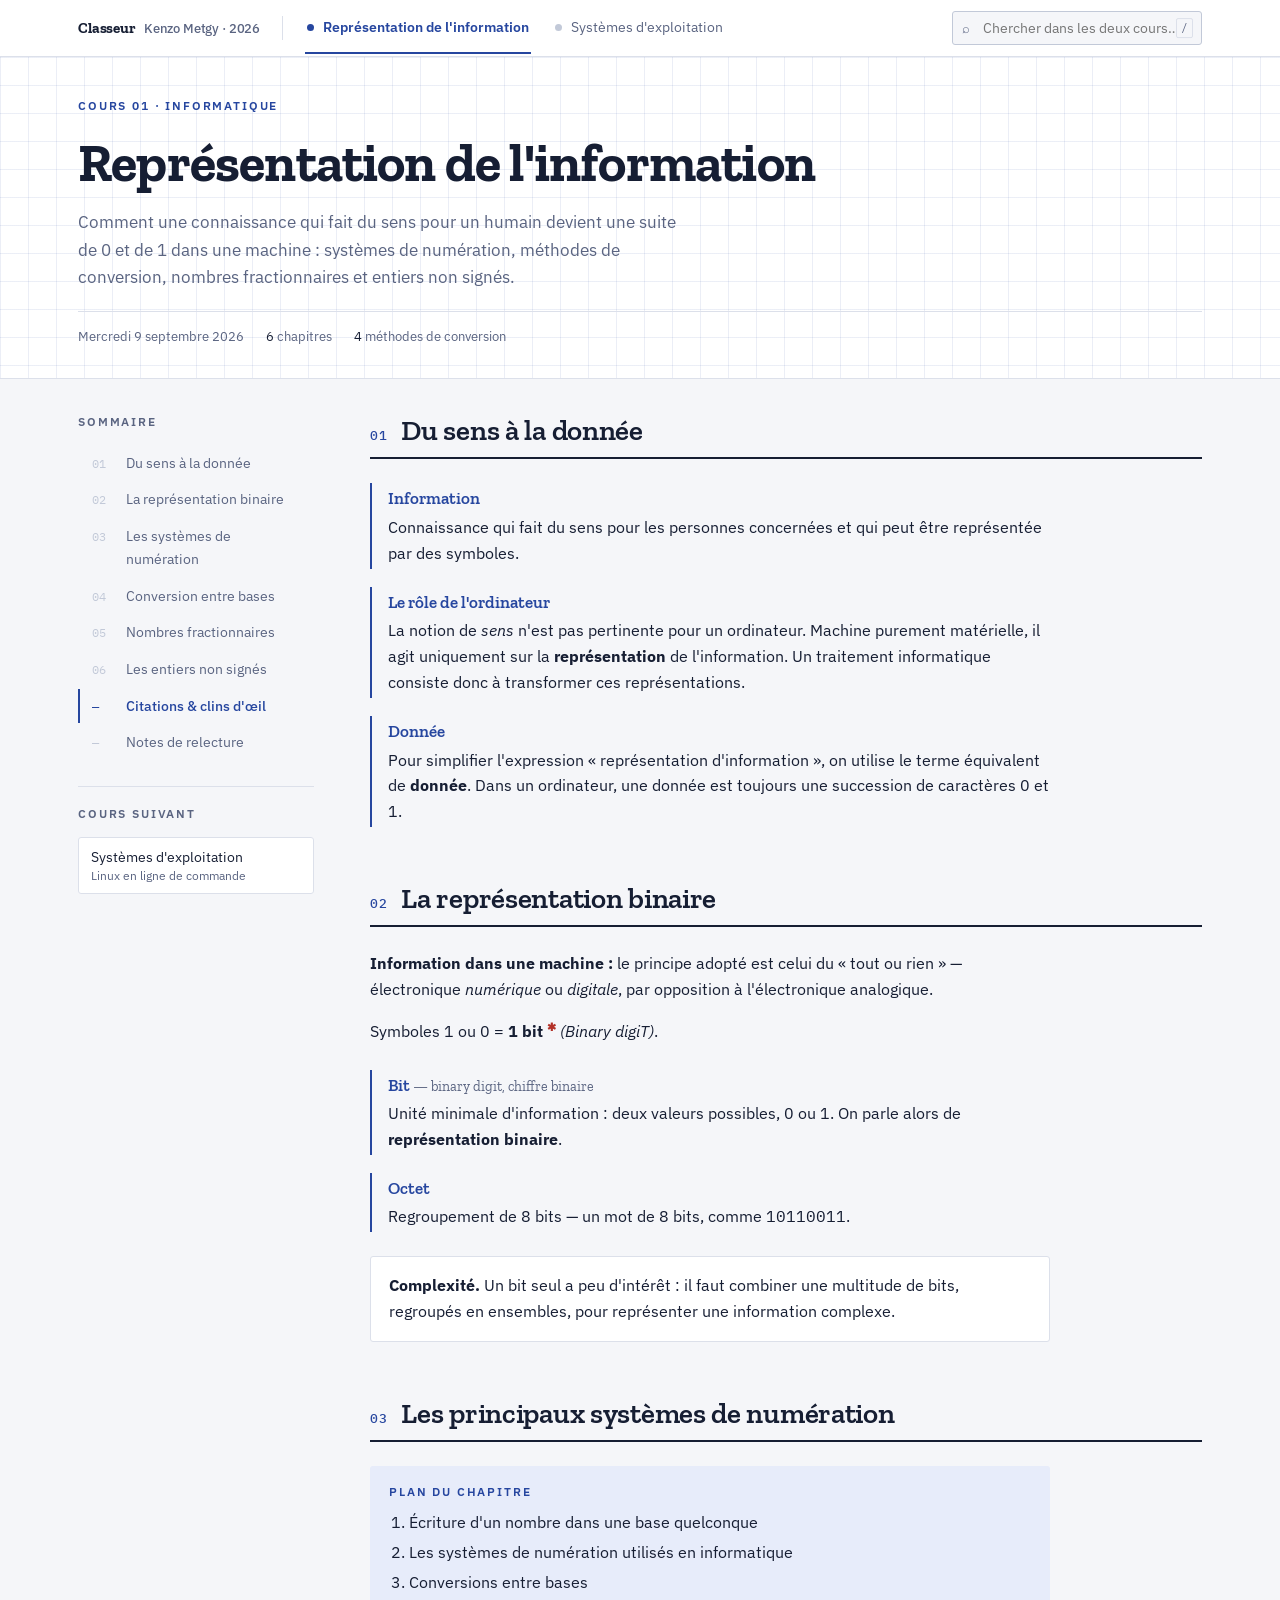
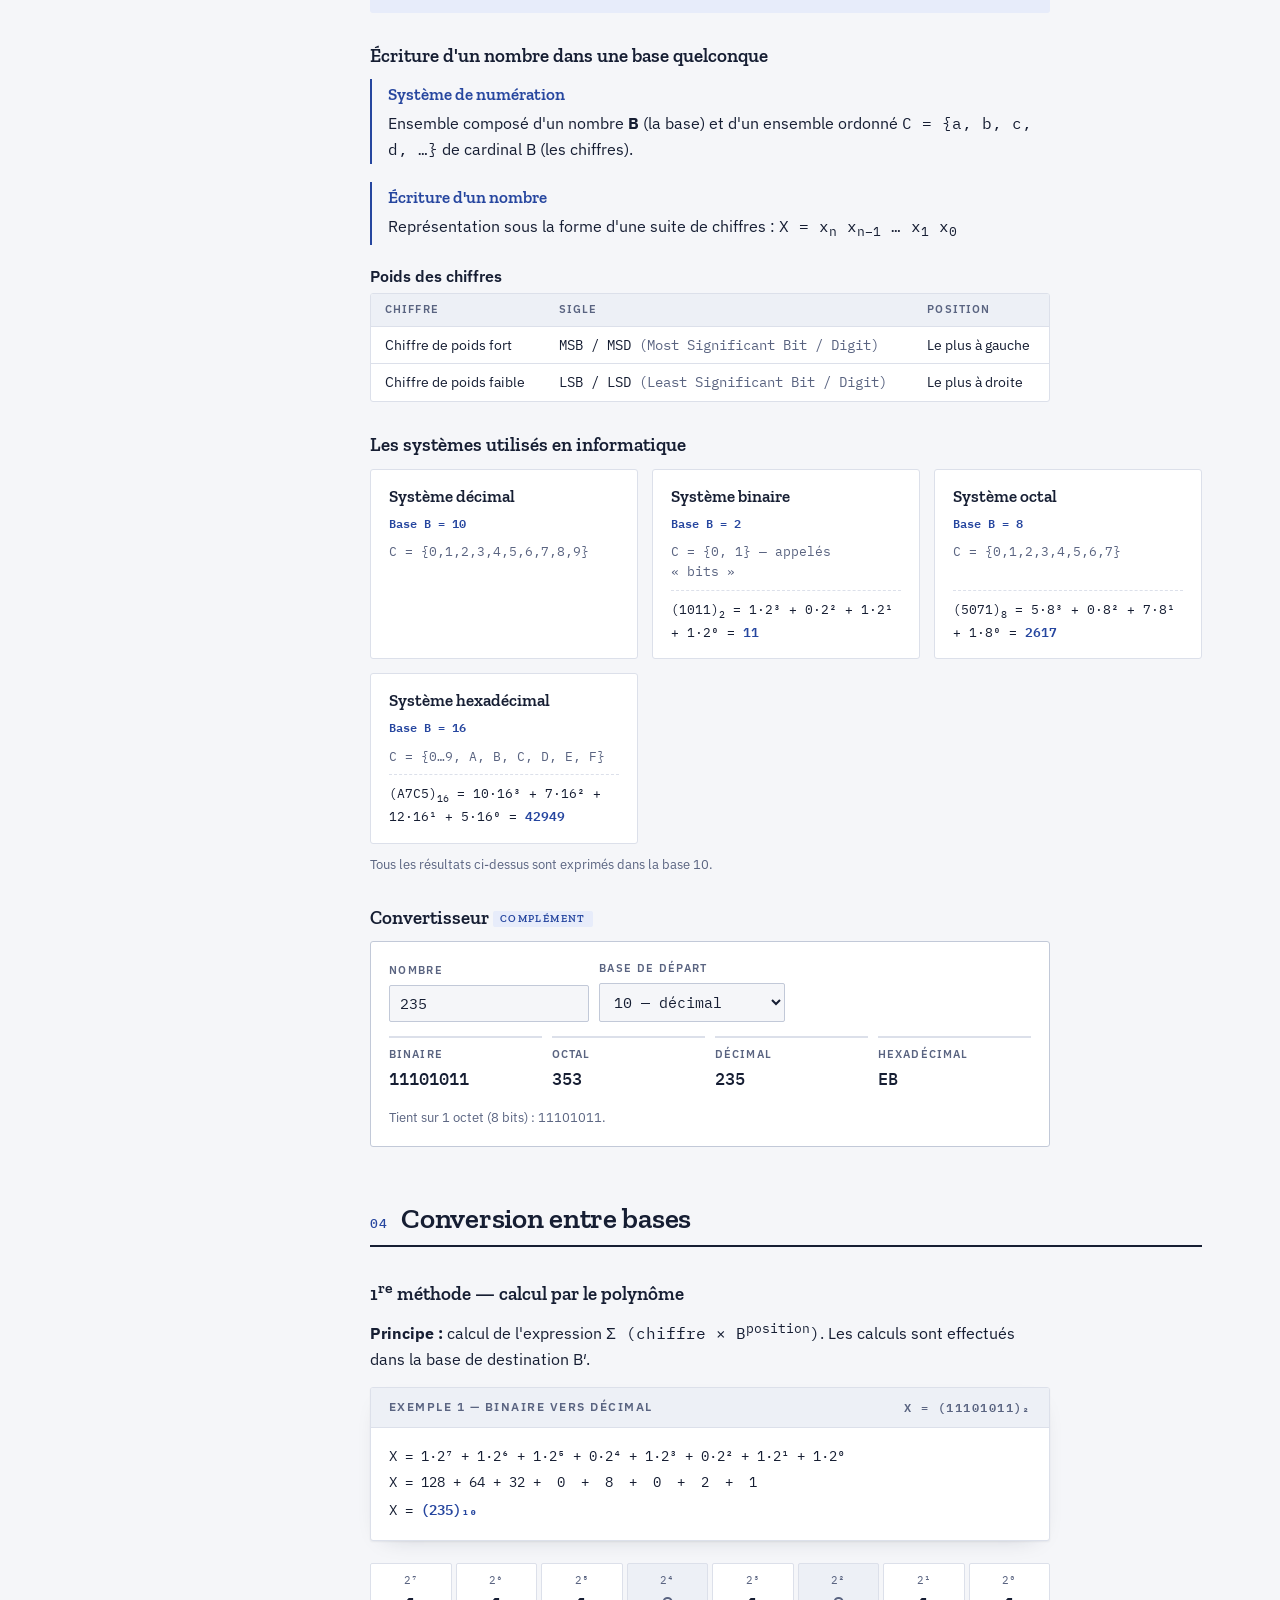
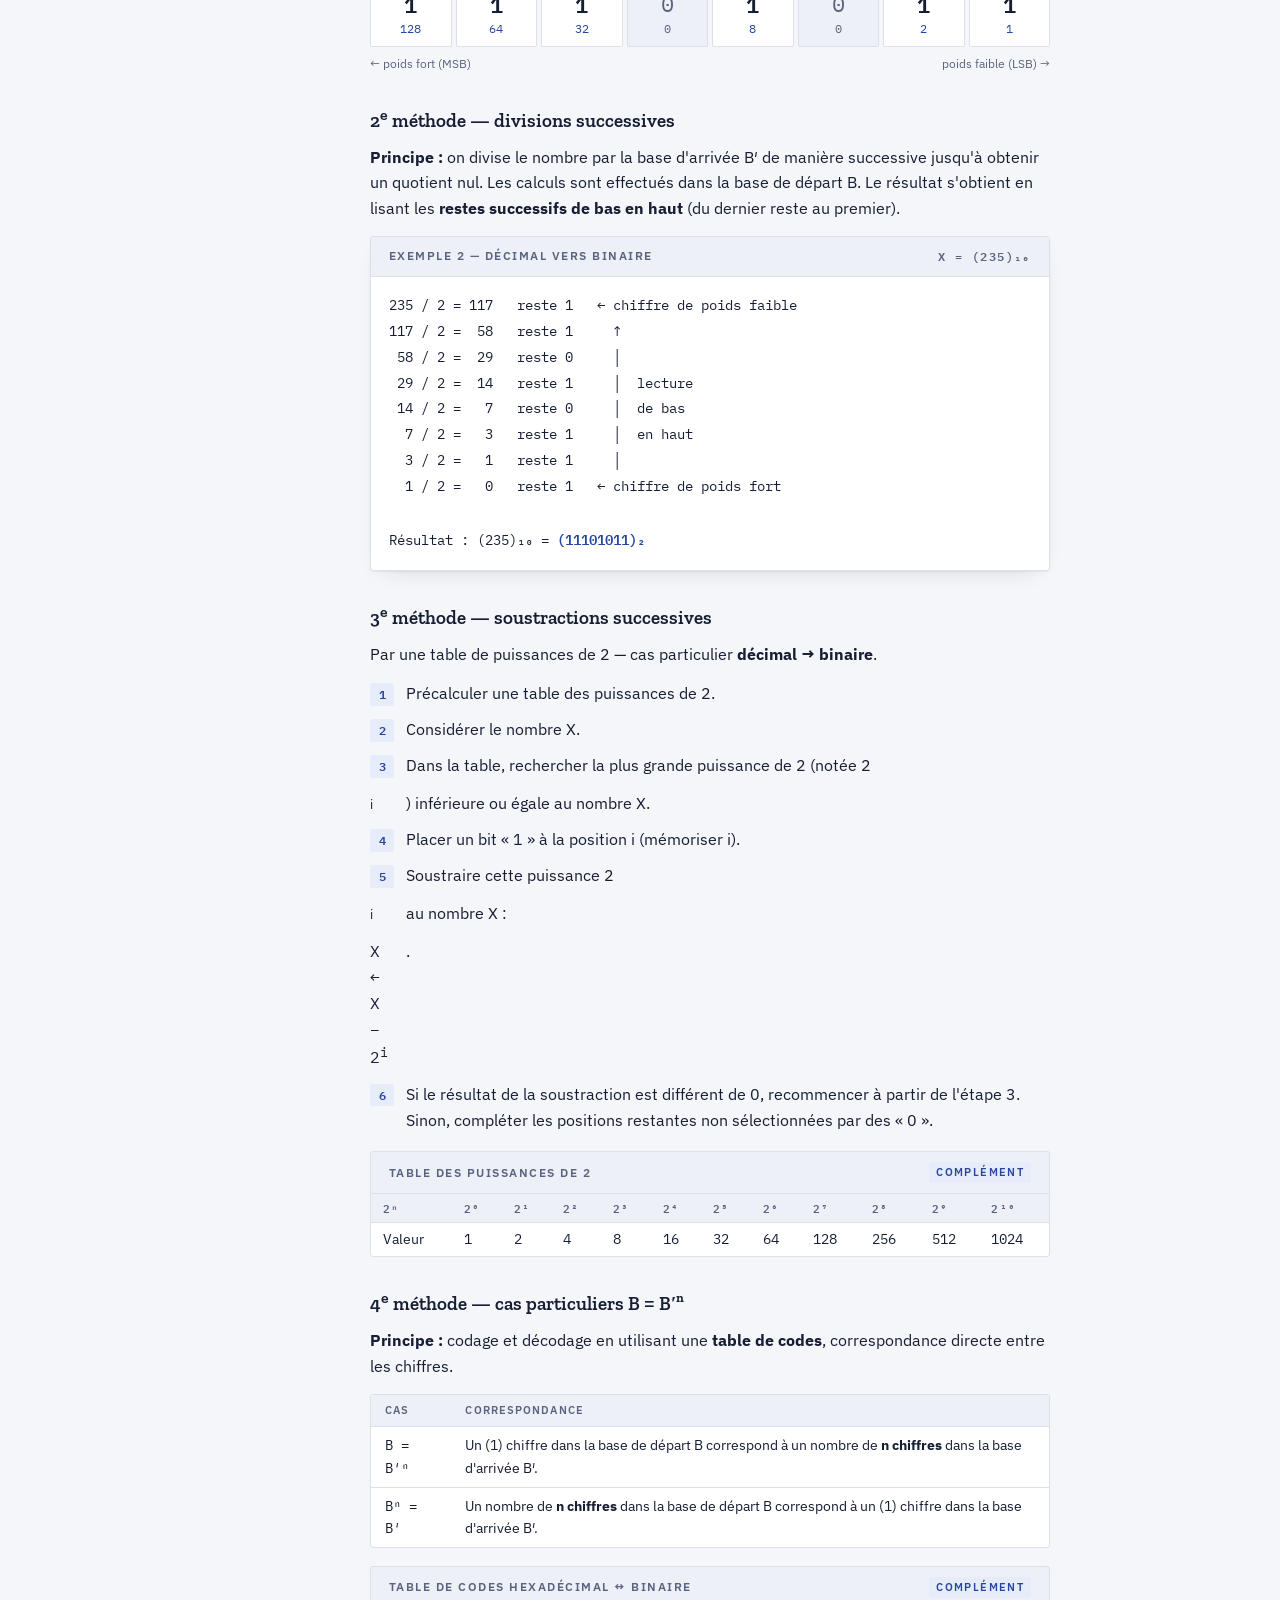
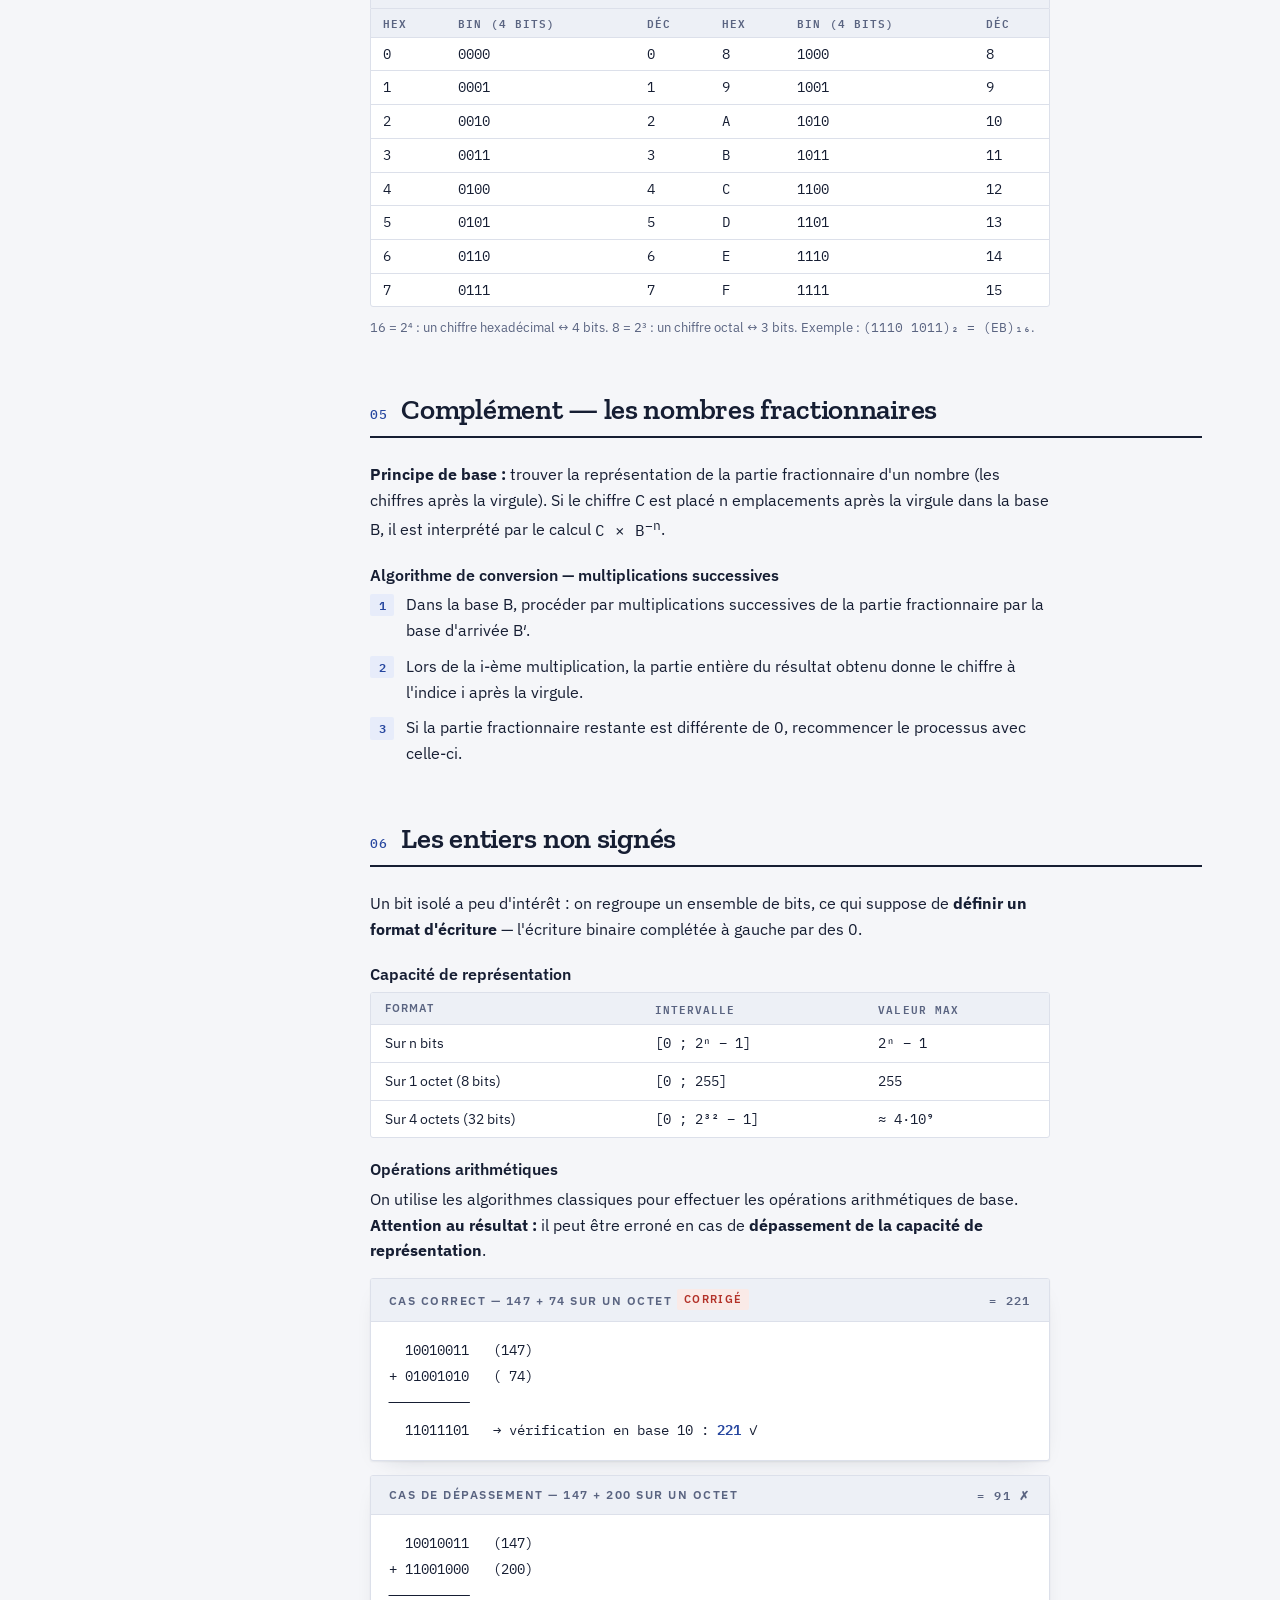
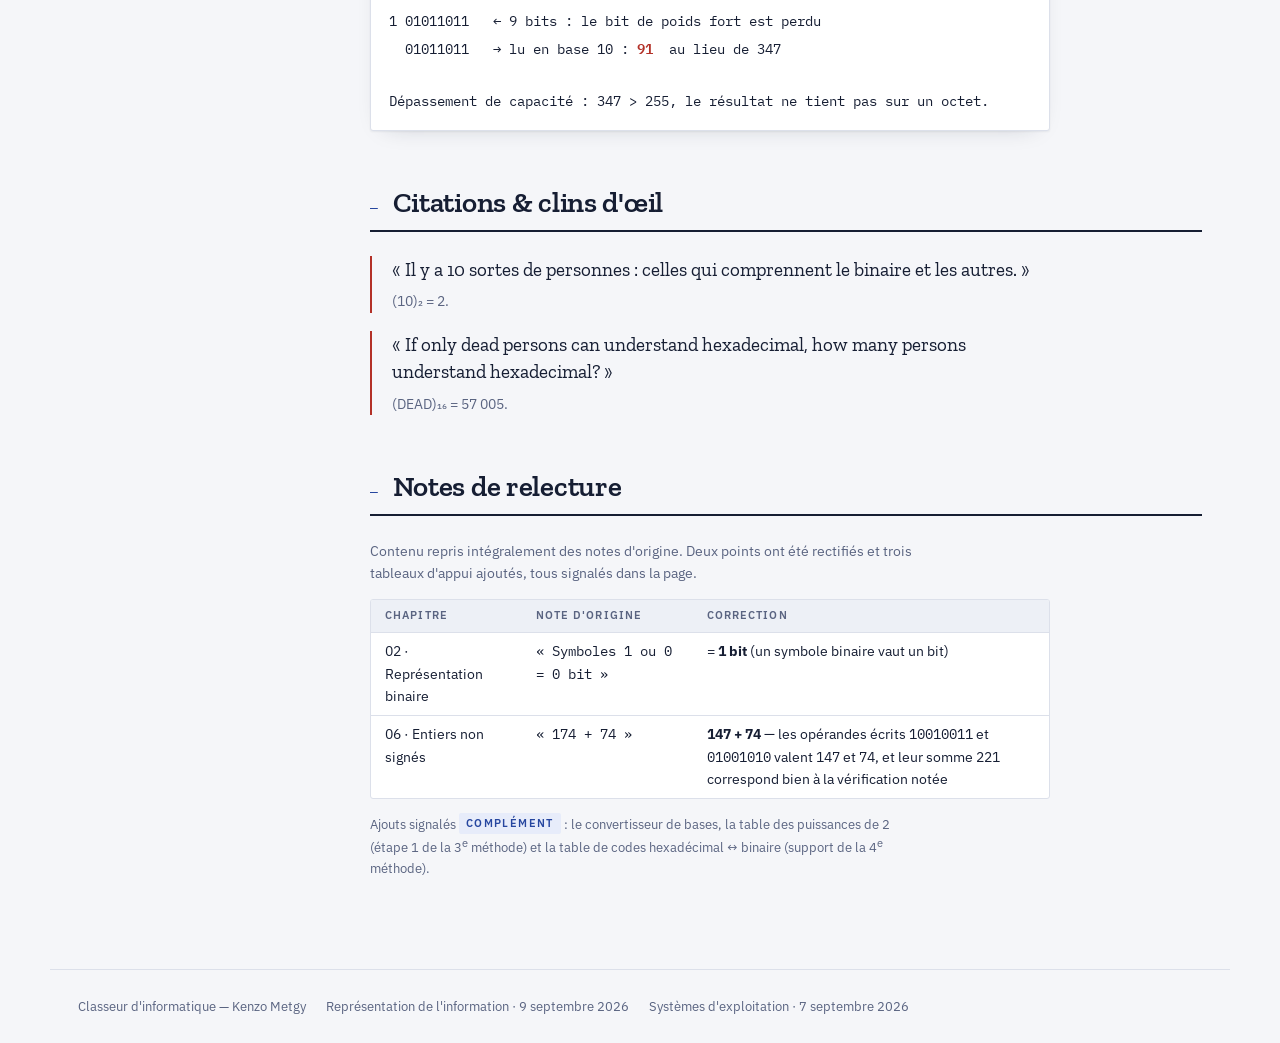
==== index.html @ b5f4472d "Add files via upload" ====
<!doctype html>
<html lang="fr">
<head>
<meta charset="utf-8">
<meta name="viewport" content="width=device-width, initial-scale=1">
<meta name="author" content="Kenzo Metgy">
<meta name="description" content="Classeur d'informatique : representation de l'information et systemes d'exploitation.">
<style>
:root{color-scheme:light dark}
html,body{margin:0}
body{font-family:system-ui,-apple-system,"Segoe UI",sans-serif;font-size:14px;background:#fff}
img{max-width:100%}
[hidden]{display:none!important}
</style>
<title>Classeur d'informatique</title>
<link rel="preconnect" href="https://fonts.googleapis.com">
<link rel="preconnect" href="https://fonts.gstatic.com" crossorigin>
<link rel="stylesheet" href="https://fonts.googleapis.com/css2?family=Zilla+Slab:wght@500;600;700&family=IBM+Plex+Sans:wght@400;500;600&family=IBM+Plex+Mono:wght@400;500;600&display=swap">
<style>
/* ============ tokens ============ */
:root{
  --paper:#F5F6F9;
  --surface:#FFFFFF;
  --surface-2:#EDF0F6;
  --ink:#161E33;
  --ink-soft:#5A6481;
  --rule:#DCE0EA;
  --rule-strong:#C2C9D8;
  --blue:#26469F;      --blue-ink:#26469F;      --blue-soft:#E7ECFA;
  --teal:#0E6B60;      --teal-ink:#0E6B60;      --teal-soft:#E0EFEC;
  --red:#B33128;       --red-soft:#FAEAE7;
  --shadow:0 1px 2px rgba(22,30,51,.06), 0 8px 24px -16px rgba(22,30,51,.28);
  --grid:rgba(38,70,159,.09);
  /* le terminal reste sombre dans les deux thèmes */
  --term-bg:#121A1D; --term-fg:#D5E2DE; --term-dim:#7B8C87;
  --term-prompt:#5FCBA4; --term-out:#A9BDB8; --term-warn:#E8897C;
  --accent:var(--blue); --accent-ink:var(--blue-ink); --accent-soft:var(--blue-soft);
}
@media (prefers-color-scheme: dark){
  :root:not([data-theme="light"]){
    --paper:#111621;
    --surface:#171E2C;
    --surface-2:#1D2536;
    --ink:#E3E8F3;
    --ink-soft:#98A2BA;
    --rule:#2A3348;
    --rule-strong:#3A4560;
    --blue:#8FA9F3;    --blue-ink:#A8BCF7;      --blue-soft:#1B2540;
    --teal:#4EBFAF;    --teal-ink:#63CDBC;      --teal-soft:#14322F;
    --red:#E89184;     --red-soft:#33211F;
    --shadow:0 1px 2px rgba(0,0,0,.4), 0 8px 24px -16px rgba(0,0,0,.8);
    --grid:rgba(143,169,243,.12);
  }
}
:root[data-theme="dark"]{
  --paper:#111621;
  --surface:#171E2C;
  --surface-2:#1D2536;
  --ink:#E3E8F3;
  --ink-soft:#98A2BA;
  --rule:#2A3348;
  --rule-strong:#3A4560;
  --blue:#8FA9F3;    --blue-ink:#A8BCF7;      --blue-soft:#1B2540;
  --teal:#4EBFAF;    --teal-ink:#63CDBC;      --teal-soft:#14322F;
  --red:#E89184;     --red-soft:#33211F;
  --shadow:0 1px 2px rgba(0,0,0,.4), 0 8px 24px -16px rgba(0,0,0,.8);
  --grid:rgba(143,169,243,.12);
}
.c-info{--accent:var(--blue);--accent-ink:var(--blue-ink);--accent-soft:var(--blue-soft)}
.c-os{--accent:var(--teal);--accent-ink:var(--teal-ink);--accent-soft:var(--teal-soft)}

*{box-sizing:border-box}
body{
  background:var(--paper);color:var(--ink);
  font-family:"IBM Plex Sans","Segoe UI",Helvetica,Arial,sans-serif;
  font-size:16px;line-height:1.62;-webkit-font-smoothing:antialiased;
}
h1,h2,h3,h4{font-family:"Zilla Slab",Georgia,serif;text-wrap:balance;margin:0;line-height:1.18}
p{margin:0}
a{color:var(--accent-ink)}
code,.mono{font-family:"IBM Plex Mono",ui-monospace,Menlo,Consolas,monospace;font-variant-numeric:tabular-nums}

/* ============ barre de navigation ============ */
.topbar{
  position:sticky;top:0;z-index:30;background:var(--surface);
  border-bottom:1px solid var(--rule);
}
.topbar-inner{
  max-width:1180px;margin:0 auto;padding:0 28px;
  display:flex;align-items:center;gap:22px;min-height:56px;flex-wrap:wrap;
}
.brand{
  font-family:"Zilla Slab",serif;font-weight:700;font-size:15px;letter-spacing:-.01em;
  padding-right:22px;border-right:1px solid var(--rule);white-space:nowrap;
}
.brand span{color:var(--ink-soft);font-weight:500;font-family:"IBM Plex Sans",sans-serif;font-size:12.5px;margin-left:8px}
@media (max-width:700px){.brand span{display:none}.brand{border-right:none;padding-right:0}}
.tabs{display:flex;gap:4px;flex:1;min-width:0}
.tab{
  appearance:none;border:0;background:none;cursor:pointer;
  font-family:"IBM Plex Sans",sans-serif;font-size:14px;color:var(--ink-soft);
  padding:16px 2px;margin-right:18px;border-bottom:2px solid transparent;
  display:flex;align-items:center;gap:9px;white-space:nowrap;
}
.tab .dot{width:7px;height:7px;border-radius:50%;background:var(--rule-strong)}
.tab-info{--tabc:var(--blue-ink)}
.tab-os{--tabc:var(--teal-ink)}
.tab:hover{color:var(--ink)}
.tab[aria-selected="true"]{color:var(--tabc);border-bottom-color:var(--tabc);font-weight:600}
.tab[aria-selected="true"] .dot{background:var(--tabc)}
.tab:focus-visible{outline:2px solid var(--ink);outline-offset:-4px;border-radius:2px}
@media (max-width:700px){.tabs{order:3;width:100%;overflow-x:auto}.tab{padding:10px 2px}}

.gsearch{position:relative;flex:0 0 auto;width:250px}
@media (max-width:700px){.gsearch{flex:1;width:auto;min-width:150px}}
.gsearch input{
  width:100%;font-family:"IBM Plex Sans",sans-serif;font-size:13.5px;padding:7px 10px 7px 30px;
  border:1px solid var(--rule-strong);border-radius:3px;background:var(--paper);color:var(--ink);
}
.gsearch input:focus-visible{outline:2px solid var(--ink);outline-offset:-1px}
.gsearch .icon{position:absolute;left:10px;top:50%;transform:translateY(-50%);color:var(--ink-soft);font-size:13px;pointer-events:none;line-height:1}
.gsearch kbd{
  position:absolute;right:9px;top:50%;transform:translateY(-50%);font-family:"IBM Plex Mono",monospace;
  font-size:11px;color:var(--ink-soft);border:1px solid var(--rule);border-radius:2px;padding:0 4px;pointer-events:none;
}
.results{
  position:absolute;top:calc(100% + 6px);right:0;width:min(420px,88vw);max-height:60vh;overflow:auto;
  background:var(--surface);border:1px solid var(--rule-strong);border-radius:4px;box-shadow:var(--shadow);
  padding:6px;z-index:40;
}
.results button{
  display:grid;grid-template-columns:1fr auto;gap:12px;align-items:center;width:100%;text-align:left;
  background:none;border:0;cursor:pointer;padding:8px 10px;border-radius:3px;color:var(--ink);
  font-family:"IBM Plex Sans",sans-serif;font-size:14px;
}
.results button:hover,.results button.on{background:var(--surface-2)}
.results .lab .k{font-family:"IBM Plex Mono",monospace;font-size:13px}
.results .lab .sub{display:block;font-size:12px;color:var(--ink-soft);margin-top:1px}
.results .badge{font-size:10.5px;letter-spacing:.1em;text-transform:uppercase;font-weight:600;padding:2px 7px;border-radius:2px;white-space:nowrap}
.results .badge.info{background:var(--blue-soft);color:var(--blue-ink)}
.results .badge.os{background:var(--teal-soft);color:var(--teal-ink)}
.results .none{padding:12px 10px;font-size:13.5px;color:var(--ink-soft)}

/* ============ masthead ============ */
.masthead{
  border-bottom:1px solid var(--rule);
  background:
    repeating-linear-gradient(to right, var(--grid) 0 1px, transparent 1px 28px),
    repeating-linear-gradient(to bottom, var(--grid) 0 1px, transparent 1px 28px),
    var(--surface);
}
.c-os .masthead{background:var(--surface)}
.masthead-inner{max-width:1180px;margin:0 auto;padding:40px 28px 32px;display:flex;flex-direction:column;gap:15px}
.eyebrow{font-size:11.5px;letter-spacing:.16em;text-transform:uppercase;font-weight:600;color:var(--accent-ink)}
.masthead h1{font-size:clamp(32px,5.5vw,54px);font-weight:700;letter-spacing:-.015em}
.lede{max-width:62ch;color:var(--ink-soft);font-size:17px}
.meta{display:flex;flex-wrap:wrap;gap:8px 22px;align-items:center;font-size:12.5px;color:var(--ink-soft);border-top:1px solid var(--rule);padding-top:14px;margin-top:4px}
.meta .mono{color:var(--ink)}

/* ============ shell ============ */
.shell{max-width:1180px;margin:0 auto;padding:0 28px 90px;display:grid;grid-template-columns:236px minmax(0,1fr);gap:56px;align-items:start}
@media (max-width:900px){.shell{grid-template-columns:1fr;gap:24px;padding-bottom:60px}}
nav.toc{position:sticky;top:56px;padding:34px 0;max-height:calc(100vh - 56px);overflow:auto}
@media (max-width:900px){nav.toc{position:static;max-height:none;padding:22px 0 0}}
nav.toc .toc-label{font-size:11.5px;letter-spacing:.16em;text-transform:uppercase;font-weight:600;color:var(--ink-soft);margin-bottom:14px}
nav.toc ol{list-style:none;margin:0;padding:0;display:flex;flex-direction:column;gap:2px}
nav.toc a{
  display:grid;grid-template-columns:26px 1fr;gap:8px;align-items:baseline;text-decoration:none;
  color:var(--ink-soft);font-size:14px;padding:6px 8px 6px 12px;border-left:2px solid transparent;
  transition:color .15s,border-color .15s;
}
nav.toc a .num{font-family:"IBM Plex Mono",monospace;font-size:11.5px;color:var(--rule-strong)}
nav.toc a:hover{color:var(--ink)}
nav.toc a.active{color:var(--accent-ink);border-left-color:var(--accent);font-weight:500}
nav.toc a.active .num{color:var(--accent-ink)}
nav.toc a:focus-visible{outline:2px solid var(--accent);outline-offset:2px;border-radius:2px}
.toc-switch{margin-top:26px;padding-top:18px;border-top:1px solid var(--rule)}
.toc-switch .toc-label{margin-bottom:10px}
.toc-switch button{
  appearance:none;cursor:pointer;width:100%;text-align:left;background:var(--surface);
  border:1px solid var(--rule);border-radius:3px;padding:10px 12px;color:var(--ink);
  font-family:"IBM Plex Sans",sans-serif;font-size:13.5px;display:flex;flex-direction:column;gap:2px;
}
.toc-switch button:hover{border-color:var(--rule-strong)}
.toc-switch button .s{font-size:11.5px;color:var(--ink-soft)}
.toc-switch button:focus-visible{outline:2px solid var(--ink);outline-offset:1px}

main{padding:34px 0 0;min-width:0}
section{scroll-margin-top:76px}
section + section{margin-top:54px}
.sec-head{display:flex;align-items:baseline;gap:14px;border-bottom:2px solid var(--ink);padding-bottom:10px;margin-bottom:24px}
.sec-head .num{font-family:"IBM Plex Mono",monospace;font-size:13px;color:var(--accent-ink);font-weight:500;letter-spacing:.05em}
.sec-head h2{font-size:clamp(22px,3.2vw,29px);font-weight:600;letter-spacing:-.01em}
h3{font-size:19px;font-weight:600;margin:32px 0 12px}
h4{font-size:15.5px;font-weight:600;margin:22px 0 8px;font-family:"IBM Plex Sans",sans-serif}
.body{display:flex;flex-direction:column;gap:14px;max-width:68ch}
.body p{max-width:68ch}
@keyframes flash{from{background:var(--accent-soft)}to{background:transparent}}
.flash{animation:flash 1.4s ease-out}
@media (prefers-reduced-motion:reduce){.flash{animation:none}}

/* ============ définitions ============ */
.def{border-left:2px solid var(--accent);padding:2px 0 2px 16px;max-width:68ch}
.def dt{font-family:"Zilla Slab",serif;font-weight:600;font-size:17px;color:var(--accent-ink)}
.def dd{margin:2px 0 0}
.deflist{display:flex;flex-direction:column;gap:18px;margin:0}

/* ============ encadrés ============ */
.note{background:var(--surface);border:1px solid var(--rule);border-radius:3px;padding:16px 18px;max-width:68ch;display:flex;flex-direction:column;gap:8px}
.note.plan{background:var(--accent-soft);border-color:transparent}
.note.plan ol{margin:0;padding-left:20px;display:flex;flex-direction:column;gap:4px}
.note.warn{border-left:2px solid var(--red);background:var(--red-soft)}
.note .title{font-family:"Zilla Slab",serif;font-weight:600;font-size:16px}
.note.warn .title{color:var(--red)}
.tag{display:inline-block;font-size:10.5px;letter-spacing:.13em;text-transform:uppercase;font-weight:600;padding:2px 7px;border-radius:2px;background:var(--surface-2);color:var(--ink-soft);vertical-align:2px}
.tag.fix{background:var(--red-soft);color:var(--red)}
.tag.add{background:var(--accent-soft);color:var(--accent-ink)}

/* ============ exemples ============ */
.ex{border:1px solid var(--rule);border-radius:3px;background:var(--surface);box-shadow:var(--shadow);overflow:hidden;max-width:68ch}
.ex-head{font-size:11.5px;letter-spacing:.13em;text-transform:uppercase;font-weight:600;color:var(--ink-soft);padding:10px 18px;border-bottom:1px solid var(--rule);background:var(--surface-2);display:flex;justify-content:space-between;gap:12px;align-items:center}
.ex-body{padding:16px 18px;overflow-x:auto}
.ex-body .mono{font-size:14px;white-space:pre;display:block;line-height:1.85}
.res{color:var(--accent-ink);font-weight:600}
.bad{color:var(--red);font-weight:600}

/* ============ étapes ============ */
ol.steps{counter-reset:s;list-style:none;margin:0;padding:0;display:flex;flex-direction:column;gap:10px;max-width:68ch}
ol.steps li{counter-increment:s;display:grid;grid-template-columns:24px 1fr;gap:12px;align-items:baseline}
ol.steps li::before{content:counter(s);font-family:"IBM Plex Mono",monospace;font-size:11.5px;font-weight:600;color:var(--accent-ink);background:var(--accent-soft);border-radius:2px;text-align:center;padding:2px 0}

/* ============ tableaux ============ */
.tw{overflow-x:auto;max-width:100%;border:1px solid var(--rule);border-radius:3px;background:var(--surface)}
table{border-collapse:collapse;width:100%;font-size:14px}
th,td{padding:7px 14px;text-align:left;border-bottom:1px solid var(--rule);vertical-align:top}
thead th{font-size:11px;letter-spacing:.1em;text-transform:uppercase;color:var(--ink-soft);font-weight:600;background:var(--surface-2);white-space:nowrap}
tbody tr:last-child td{border-bottom:none}
td.mono,th.mono{font-variant-numeric:tabular-nums}
.compact td,.compact th{padding:5px 12px}

/* ============ bases ============ */
.bases{display:grid;grid-template-columns:repeat(auto-fit,minmax(210px,1fr));gap:14px}
.base-card{border:1px solid var(--rule);border-radius:3px;background:var(--surface);padding:16px 18px;display:flex;flex-direction:column;gap:8px}
.base-card h4{margin:0;font-family:"Zilla Slab",serif;font-size:17px}
.base-card .b{font-family:"IBM Plex Mono",monospace;font-size:12px;color:var(--accent-ink);font-weight:600}
.base-card .set{font-family:"IBM Plex Mono",monospace;font-size:12.5px;color:var(--ink-soft);word-break:break-word}
.base-card .ext{font-family:"IBM Plex Mono",monospace;font-size:12.5px;border-top:1px dashed var(--rule);padding-top:8px;margin-top:auto}

/* ============ bits ============ */
.strip{display:flex;gap:4px;overflow-x:auto;padding:4px 0 2px}
.bitcell{min-width:60px;flex:1;text-align:center;border:1px solid var(--rule);border-radius:2px;background:var(--surface);padding:8px 4px;display:flex;flex-direction:column;gap:3px}
.bitcell .w{font-family:"IBM Plex Mono",monospace;font-size:11px;color:var(--ink-soft)}
.bitcell .b{font-family:"IBM Plex Mono",monospace;font-size:22px;font-weight:600;line-height:1.1}
.bitcell .v{font-family:"IBM Plex Mono",monospace;font-size:11.5px;color:var(--accent-ink);font-variant-numeric:tabular-nums}
.bitcell.off{background:var(--surface-2)}
.bitcell.off .b,.bitcell.off .v{color:var(--ink-soft);font-weight:400}
.strip-legend{display:flex;justify-content:space-between;font-size:11.5px;color:var(--ink-soft);margin-top:6px;gap:12px}

/* ============ convertisseur ============ */
.conv{border:1px solid var(--rule-strong);border-radius:3px;background:var(--surface);padding:18px;display:flex;flex-direction:column;gap:14px;max-width:68ch}
.conv-row{display:flex;flex-wrap:wrap;gap:10px;align-items:flex-end}
.field{display:flex;flex-direction:column;gap:5px}
.field label{font-size:11px;letter-spacing:.12em;text-transform:uppercase;font-weight:600;color:var(--ink-soft)}
.conv input,.conv select{font-family:"IBM Plex Mono",monospace;font-size:15px;padding:8px 10px;border:1px solid var(--rule-strong);border-radius:2px;background:var(--paper);color:var(--ink)}
.conv input{width:200px}
.conv input:focus-visible,.conv select:focus-visible{outline:2px solid var(--accent);outline-offset:1px}
.out{display:grid;grid-template-columns:repeat(auto-fit,minmax(130px,1fr));gap:10px}
.out div{border-top:2px solid var(--rule);padding-top:8px;display:flex;flex-direction:column;gap:2px}
.out .k{font-size:11px;letter-spacing:.1em;text-transform:uppercase;color:var(--ink-soft);font-weight:600}
.out .v{font-family:"IBM Plex Mono",monospace;font-size:17px;font-weight:500;word-break:break-all}
.conv .msg{font-size:13px;color:var(--ink-soft);min-height:1.4em}
.conv .msg.warn{color:var(--red)}

/* ============ citations ============ */
.quotes{display:flex;flex-direction:column;gap:18px;max-width:68ch}
blockquote{margin:0;padding:0 0 0 20px;border-left:2px solid var(--red);font-family:"Zilla Slab",serif;font-size:19px;line-height:1.45}
blockquote .gloss{display:block;font-family:"IBM Plex Sans",sans-serif;font-size:13.5px;color:var(--ink-soft);margin-top:8px;line-height:1.6}

/* ============ commandes ============ */
.cmds{display:flex;flex-direction:column;max-width:68ch;border-top:1px solid var(--rule)}
.cmd{display:grid;grid-template-columns:minmax(140px,190px) 1fr;gap:18px;padding:11px 0;border-bottom:1px solid var(--rule);align-items:baseline}
@media (max-width:620px){.cmd{grid-template-columns:1fr;gap:4px}}
.cmd .c{font-family:"IBM Plex Mono",monospace;font-size:13.5px;font-weight:500;color:var(--accent-ink);word-break:break-word}
.cmd .d{font-size:15px}
.cmd .d em{color:var(--ink-soft);font-style:normal}
.cmd.danger .c{color:var(--red)}

/* ============ terminal ============ */
.term{background:var(--term-bg);border-radius:4px;overflow:hidden;max-width:68ch;box-shadow:var(--shadow);border:1px solid rgba(255,255,255,.06)}
.term-bar{display:flex;align-items:center;gap:7px;padding:9px 14px;border-bottom:1px solid rgba(255,255,255,.08)}
.term-bar .dot{width:9px;height:9px;border-radius:50%;background:#3A4A4E}
.term-bar .t{margin-left:8px;font-family:"IBM Plex Mono",monospace;font-size:11px;color:var(--term-dim);letter-spacing:.04em}
.term pre{margin:0;padding:16px;overflow-x:auto;font-family:"IBM Plex Mono",monospace;font-size:13px;line-height:1.75;color:var(--term-out)}
.term .p{color:var(--term-prompt)}
.term .cm{color:var(--term-fg);font-weight:500}
.term .hash{color:var(--term-dim)}
.term .w{color:var(--term-warn)}

/* ============ arborescence ============ */
.tree{background:var(--surface);border:1px solid var(--rule);border-radius:3px;padding:16px 18px;max-width:68ch;overflow-x:auto}
.tree pre{margin:0;font-family:"IBM Plex Mono",monospace;font-size:13px;line-height:1.8;color:var(--ink)}
.tree .root{color:var(--accent-ink);font-weight:700}
.tree .cmt{color:var(--ink-soft)}

/* ============ aide-mémoire ============ */
.search{display:flex;flex-direction:column;gap:6px;max-width:340px;margin-bottom:16px}
.search label{font-size:11px;letter-spacing:.12em;text-transform:uppercase;font-weight:600;color:var(--ink-soft)}
.search input{font-family:"IBM Plex Mono",monospace;font-size:14px;padding:9px 11px;border:1px solid var(--rule-strong);border-radius:2px;background:var(--surface);color:var(--ink)}
.search input:focus-visible{outline:2px solid var(--accent);outline-offset:1px}
#recap tbody td:first-child{font-family:"IBM Plex Mono",monospace;font-size:13.5px;white-space:nowrap;color:var(--accent-ink)}
#recap tbody tr[data-danger] td:first-child{color:var(--red)}
.cat{font-size:11px;letter-spacing:.08em;text-transform:uppercase;color:var(--ink-soft);white-space:nowrap}
.empty{padding:16px;font-size:14px;color:var(--ink-soft)}

footer{max-width:1180px;margin:0 auto;padding:26px 28px;border-top:1px solid var(--rule);font-size:12.5px;color:var(--ink-soft);display:flex;flex-wrap:wrap;gap:6px 20px}
sup.fix{color:var(--red);font-family:"IBM Plex Mono",monospace;font-size:11px;font-weight:600}
@media (prefers-reduced-motion:reduce){*{transition:none!important}}
</style>

</head>
<body>
<div class="topbar">
  <div class="topbar-inner">
    <div class="brand">Classeur<span>Kenzo Metgy · 2026</span></div>
    <div class="tabs" role="tablist" aria-label="Cours">
      <button class="tab tab-info" id="tab-info" role="tab" aria-selected="true" aria-controls="pane-info" data-pane="info"><span class="dot"></span>Représentation de l'information</button>
      <button class="tab tab-os" id="tab-os" role="tab" aria-selected="false" aria-controls="pane-os" data-pane="os"><span class="dot"></span>Systèmes d'exploitation</button>
    </div>
    <div class="gsearch">
      <span class="icon" aria-hidden="true">⌕</span>
      <input id="gq" type="search" placeholder="Chercher dans les deux cours…" autocomplete="off" spellcheck="false" aria-label="Chercher dans les deux cours" aria-expanded="false" aria-controls="gres">
      <kbd>/</kbd>
      <div class="results" id="gres" role="listbox" hidden></div>
    </div>
  </div>
</div>

<!-- ================= COURS 1 ================= -->
<div class="course c-info" id="pane-info" role="tabpanel" aria-labelledby="tab-info">
<header class="masthead">
  <div class="masthead-inner">
    <div class="eyebrow">Cours 01 &middot; Informatique</div>
    <h1>Représentation de l'information</h1>
    <p class="lede">Comment une connaissance qui fait du sens pour un humain devient une suite de 0 et de 1 dans une machine&nbsp;: systèmes de numération, méthodes de conversion, nombres fractionnaires et entiers non signés.</p>
    <div class="meta">
      <span>Mercredi 9 septembre 2026</span>
      <span><span class="mono">6</span> chapitres</span>
      <span><span class="mono">4</span> méthodes de conversion</span>
    </div>
  </div>
</header>

<div class="shell">
  <nav class="toc" aria-label="Sommaire du cours Représentation de l'information">
    <div class="toc-label">Sommaire</div>
    <ol>
      <li><a href="#i-sens"><span class="num">01</span><span>Du sens à la donnée</span></a></li>
      <li><a href="#i-binaire"><span class="num">02</span><span>La représentation binaire</span></a></li>
      <li><a href="#i-numeration"><span class="num">03</span><span>Les systèmes de numération</span></a></li>
      <li><a href="#i-conversion"><span class="num">04</span><span>Conversion entre bases</span></a></li>
      <li><a href="#i-fractionnaire"><span class="num">05</span><span>Nombres fractionnaires</span></a></li>
      <li><a href="#i-entiers"><span class="num">06</span><span>Les entiers non signés</span></a></li>
      <li><a href="#i-citations"><span class="num">—</span><span>Citations &amp; clins d'œil</span></a></li>
      <li><a href="#i-relecture"><span class="num">—</span><span>Notes de relecture</span></a></li>
    </ol>
    <div class="toc-switch">
      <div class="toc-label">Cours suivant</div>
      <button type="button" data-goto="os">Systèmes d'exploitation<span class="s">Linux en ligne de commande</span></button>
    </div>
  </nav>

  <main>
    <section id="i-sens">
      <div class="sec-head"><span class="num">01</span><h2>Du sens à la donnée</h2></div>
      <dl class="deflist">
        <div class="def">
          <dt>Information</dt>
          <dd>Connaissance qui fait du sens pour les personnes concernées et qui peut être représentée par des symboles.</dd>
        </div>
        <div class="def">
          <dt>Le rôle de l'ordinateur</dt>
          <dd>La notion de <em>sens</em> n'est pas pertinente pour un ordinateur. Machine purement matérielle, il agit uniquement sur la <strong>représentation</strong> de l'information. Un traitement informatique consiste donc à transformer ces représentations.</dd>
        </div>
        <div class="def">
          <dt>Donnée</dt>
          <dd>Pour simplifier l'expression «&nbsp;représentation d'information&nbsp;», on utilise le terme équivalent de <strong>donnée</strong>. Dans un ordinateur, une donnée est toujours une succession de caractères 0 et 1.</dd>
        </div>
      </dl>
    </section>

    <section id="i-binaire">
      <div class="sec-head"><span class="num">02</span><h2>La représentation binaire</h2></div>
      <div class="body">
        <p><strong>Information dans une machine&nbsp;:</strong> le principe adopté est celui du «&nbsp;tout ou rien&nbsp;» — électronique <em>numérique</em> ou <em>digitale</em>, par opposition à l'électronique analogique.</p>
        <p>Symboles 1 ou 0 = <strong>1 bit</strong> <sup class="fix">✱</sup> <em>(Binary digiT)</em>.</p>
      </div>
      <dl class="deflist" style="margin-top:24px">
        <div class="def">
          <dt>Bit <span style="font-weight:400;font-size:14px;color:var(--ink-soft)">— binary digit, chiffre binaire</span></dt>
          <dd>Unité minimale d'information&nbsp;: deux valeurs possibles, 0 ou 1. On parle alors de <strong>représentation binaire</strong>.</dd>
        </div>
        <div class="def">
          <dt>Octet</dt>
          <dd>Regroupement de 8 bits — un mot de 8 bits, comme <code>10110011</code>.</dd>
        </div>
      </dl>
      <div class="note" style="margin-top:24px">
        <p><strong>Complexité.</strong> Un bit seul a peu d'intérêt&nbsp;: il faut combiner une multitude de bits, regroupés en ensembles, pour représenter une information complexe.</p>
      </div>
    </section>

    <section id="i-numeration">
      <div class="sec-head"><span class="num">03</span><h2>Les principaux systèmes de numération</h2></div>

      <div class="note plan">
        <div class="eyebrow">Plan du chapitre</div>
        <ol>
          <li>Écriture d'un nombre dans une base quelconque</li>
          <li>Les systèmes de numération utilisés en informatique</li>
          <li>Conversions entre bases</li>
        </ol>
      </div>

      <h3>Écriture d'un nombre dans une base quelconque</h3>
      <dl class="deflist">
        <div class="def">
          <dt>Système de numération</dt>
          <dd>Ensemble composé d'un nombre <strong>B</strong> (la base) et d'un ensemble ordonné <span class="mono">C = {a, b, c, d, …}</span> de cardinal B (les chiffres).</dd>
        </div>
        <div class="def">
          <dt>Écriture d'un nombre</dt>
          <dd>Représentation sous la forme d'une suite de chiffres&nbsp;: <span class="mono">X = x<sub>n</sub> x<sub>n−1</sub> … x<sub>1</sub> x<sub>0</sub></span></dd>
        </div>
      </dl>

      <h4>Poids des chiffres</h4>
      <div class="tw" style="max-width:68ch">
        <table>
          <thead><tr><th>Chiffre</th><th>Sigle</th><th>Position</th></tr></thead>
          <tbody>
            <tr><td>Chiffre de poids fort</td><td class="mono">MSB / MSD <span style="color:var(--ink-soft)">(Most Significant Bit / Digit)</span></td><td>Le plus à gauche</td></tr>
            <tr><td>Chiffre de poids faible</td><td class="mono">LSB / LSD <span style="color:var(--ink-soft)">(Least Significant Bit / Digit)</span></td><td>Le plus à droite</td></tr>
          </tbody>
        </table>
      </div>

      <h3>Les systèmes utilisés en informatique</h3>
      <div class="bases">
        <div class="base-card">
          <h4>Système décimal</h4>
          <span class="b">Base B = 10</span>
          <span class="set">C = {0,1,2,3,4,5,6,7,8,9}</span>
        </div>
        <div class="base-card">
          <h4>Système binaire</h4>
          <span class="b">Base B = 2</span>
          <span class="set">C = {0, 1} — appelés «&nbsp;bits&nbsp;»</span>
          <span class="ext">(1011)<sub>2</sub> = 1·2³ + 0·2² + 1·2¹ + 1·2⁰ = <span class="res">11</span></span>
        </div>
        <div class="base-card">
          <h4>Système octal</h4>
          <span class="b">Base B = 8</span>
          <span class="set">C = {0,1,2,3,4,5,6,7}</span>
          <span class="ext">(5071)<sub>8</sub> = 5·8³ + 0·8² + 7·8¹ + 1·8⁰ = <span class="res">2617</span></span>
        </div>
        <div class="base-card">
          <h4>Système hexadécimal</h4>
          <span class="b">Base B = 16</span>
          <span class="set">C = {0…9, A, B, C, D, E, F}</span>
          <span class="ext">(A7C5)<sub>16</sub> = 10·16³ + 7·16² + 12·16¹ + 5·16⁰ = <span class="res">42949</span></span>
        </div>
      </div>
      <p style="font-size:13px;color:var(--ink-soft);margin-top:10px">Tous les résultats ci-dessus sont exprimés dans la base 10.</p>

      <h3>Convertisseur <span class="tag add">complément</span></h3>
      <div class="conv">
        <div class="conv-row">
          <div class="field">
            <label for="cv-in">Nombre</label>
            <input id="cv-in" value="235" spellcheck="false" autocomplete="off">
          </div>
          <div class="field">
            <label for="cv-base">Base de départ</label>
            <select id="cv-base">
              <option value="10" selected>10 — décimal</option>
              <option value="2">2 — binaire</option>
              <option value="8">8 — octal</option>
              <option value="16">16 — hexadécimal</option>
            </select>
          </div>
        </div>
        <div class="out">
          <div><span class="k">Binaire</span><span class="v" id="cv-2">11101011</span></div>
          <div><span class="k">Octal</span><span class="v" id="cv-8">353</span></div>
          <div><span class="k">Décimal</span><span class="v" id="cv-10">235</span></div>
          <div><span class="k">Hexadécimal</span><span class="v" id="cv-16">EB</span></div>
        </div>
        <p class="msg" id="cv-msg">Tient sur 1 octet (8 bits)&nbsp;: 11101011.</p>
      </div>
    </section>

    <section id="i-conversion">
      <div class="sec-head"><span class="num">04</span><h2>Conversion entre bases</h2></div>

      <h3>1<sup>re</sup> méthode — calcul par le polynôme</h3>
      <div class="body">
        <p><strong>Principe&nbsp;:</strong> calcul de l'expression <span class="mono">Σ (chiffre × B<sup>position</sup>)</span>. Les calculs sont effectués dans la base de destination B′.</p>
      </div>
      <div class="ex" style="margin-top:14px">
        <div class="ex-head"><span>Exemple 1 — binaire vers décimal</span><span class="mono">X = (11101011)₂</span></div>
        <div class="ex-body">
          <span class="mono">X = 1·2⁷ + 1·2⁶ + 1·2⁵ + 0·2⁴ + 1·2³ + 0·2² + 1·2¹ + 1·2⁰
X = 128 + 64 + 32 +  0  +  8  +  0  +  2  +  1
X = <span class="res">(235)₁₀</span></span>
        </div>
      </div>

      <div style="margin-top:18px;max-width:68ch">
        <div class="strip" role="img" aria-label="Poids des huit bits du nombre 11101011">
          <div class="bitcell"><span class="w">2⁷</span><span class="b">1</span><span class="v">128</span></div>
          <div class="bitcell"><span class="w">2⁶</span><span class="b">1</span><span class="v">64</span></div>
          <div class="bitcell"><span class="w">2⁵</span><span class="b">1</span><span class="v">32</span></div>
          <div class="bitcell off"><span class="w">2⁴</span><span class="b">0</span><span class="v">0</span></div>
          <div class="bitcell"><span class="w">2³</span><span class="b">1</span><span class="v">8</span></div>
          <div class="bitcell off"><span class="w">2²</span><span class="b">0</span><span class="v">0</span></div>
          <div class="bitcell"><span class="w">2¹</span><span class="b">1</span><span class="v">2</span></div>
          <div class="bitcell"><span class="w">2⁰</span><span class="b">1</span><span class="v">1</span></div>
        </div>
        <div class="strip-legend"><span>← poids fort (MSB)</span><span>poids faible (LSB) →</span></div>
      </div>

      <h3>2<sup>e</sup> méthode — divisions successives</h3>
      <div class="body">
        <p><strong>Principe&nbsp;:</strong> on divise le nombre par la base d'arrivée B′ de manière successive jusqu'à obtenir un quotient nul. Les calculs sont effectués dans la base de départ B. Le résultat s'obtient en lisant les <strong>restes successifs de bas en haut</strong> (du dernier reste au premier).</p>
      </div>
      <div class="ex" style="margin-top:14px">
        <div class="ex-head"><span>Exemple 2 — décimal vers binaire</span><span class="mono">X = (235)₁₀</span></div>
        <div class="ex-body">
          <span class="mono">235 / 2 = 117   reste 1   ← chiffre de poids faible
117 / 2 =  58   reste 1     ↑
 58 / 2 =  29   reste 0     │
 29 / 2 =  14   reste 1     │  lecture
 14 / 2 =   7   reste 0     │  de bas
  7 / 2 =   3   reste 1     │  en haut
  3 / 2 =   1   reste 1     │
  1 / 2 =   0   reste 1   ← chiffre de poids fort

Résultat : (235)₁₀ = <span class="res">(11101011)₂</span></span>
        </div>
      </div>

      <h3>3<sup>e</sup> méthode — soustractions successives</h3>
      <div class="body">
        <p>Par une table de puissances de 2 — cas particulier <strong>décimal → binaire</strong>.</p>
      </div>
      <ol class="steps" style="margin-top:14px">
        <li>Précalculer une table des puissances de 2.</li>
        <li>Considérer le nombre X.</li>
        <li>Dans la table, rechercher la plus grande puissance de 2 (notée 2<sup>i</sup>) inférieure ou égale au nombre X.</li>
        <li>Placer un bit «&nbsp;1&nbsp;» à la position i (mémoriser i).</li>
        <li>Soustraire cette puissance 2<sup>i</sup> au nombre X&nbsp;: <span class="mono">X ← X − 2<sup>i</sup></span>.</li>
        <li>Si le résultat de la soustraction est différent de 0, recommencer à partir de l'étape 3. Sinon, compléter les positions restantes non sélectionnées par des «&nbsp;0&nbsp;».</li>
      </ol>
      <div style="margin-top:18px;max-width:68ch">
        <div class="ex-head" style="border:1px solid var(--rule);border-bottom:none;border-radius:3px 3px 0 0"><span>Table des puissances de 2</span><span class="tag add">complément</span></div>
        <div class="tw" style="border-radius:0 0 3px 3px">
          <table class="compact">
            <thead><tr><th class="mono">2ⁿ</th><th class="mono">2⁰</th><th class="mono">2¹</th><th class="mono">2²</th><th class="mono">2³</th><th class="mono">2⁴</th><th class="mono">2⁵</th><th class="mono">2⁶</th><th class="mono">2⁷</th><th class="mono">2⁸</th><th class="mono">2⁹</th><th class="mono">2¹⁰</th></tr></thead>
            <tbody><tr><td>Valeur</td><td class="mono">1</td><td class="mono">2</td><td class="mono">4</td><td class="mono">8</td><td class="mono">16</td><td class="mono">32</td><td class="mono">64</td><td class="mono">128</td><td class="mono">256</td><td class="mono">512</td><td class="mono">1024</td></tr></tbody>
          </table>
        </div>
      </div>

      <h3>4<sup>e</sup> méthode — cas particuliers B = B′ⁿ</h3>
      <div class="body">
        <p><strong>Principe&nbsp;:</strong> codage et décodage en utilisant une <strong>table de codes</strong>, correspondance directe entre les chiffres.</p>
      </div>
      <div class="tw" style="max-width:68ch;margin-top:14px">
        <table>
          <thead><tr><th>Cas</th><th>Correspondance</th></tr></thead>
          <tbody>
            <tr><td class="mono">B = B′ⁿ</td><td>Un (1) chiffre dans la base de départ B correspond à un nombre de <strong>n chiffres</strong> dans la base d'arrivée B′.</td></tr>
            <tr><td class="mono">Bⁿ = B′</td><td>Un nombre de <strong>n chiffres</strong> dans la base de départ B correspond à un (1) chiffre dans la base d'arrivée B′.</td></tr>
          </tbody>
        </table>
      </div>
      <div style="margin-top:18px;max-width:68ch">
        <div class="ex-head" style="border:1px solid var(--rule);border-bottom:none;border-radius:3px 3px 0 0"><span>Table de codes hexadécimal ↔ binaire</span><span class="tag add">complément</span></div>
        <div class="tw" style="border-radius:0 0 3px 3px">
          <table class="compact">
            <thead><tr><th class="mono">Hex</th><th class="mono">Bin (4 bits)</th><th class="mono">Déc</th><th class="mono">Hex</th><th class="mono">Bin (4 bits)</th><th class="mono">Déc</th></tr></thead>
            <tbody>
              <tr><td class="mono">0</td><td class="mono">0000</td><td class="mono">0</td><td class="mono">8</td><td class="mono">1000</td><td class="mono">8</td></tr>
              <tr><td class="mono">1</td><td class="mono">0001</td><td class="mono">1</td><td class="mono">9</td><td class="mono">1001</td><td class="mono">9</td></tr>
              <tr><td class="mono">2</td><td class="mono">0010</td><td class="mono">2</td><td class="mono">A</td><td class="mono">1010</td><td class="mono">10</td></tr>
              <tr><td class="mono">3</td><td class="mono">0011</td><td class="mono">3</td><td class="mono">B</td><td class="mono">1011</td><td class="mono">11</td></tr>
              <tr><td class="mono">4</td><td class="mono">0100</td><td class="mono">4</td><td class="mono">C</td><td class="mono">1100</td><td class="mono">12</td></tr>
              <tr><td class="mono">5</td><td class="mono">0101</td><td class="mono">5</td><td class="mono">D</td><td class="mono">1101</td><td class="mono">13</td></tr>
              <tr><td class="mono">6</td><td class="mono">0110</td><td class="mono">6</td><td class="mono">E</td><td class="mono">1110</td><td class="mono">14</td></tr>
              <tr><td class="mono">7</td><td class="mono">0111</td><td class="mono">7</td><td class="mono">F</td><td class="mono">1111</td><td class="mono">15</td></tr>
            </tbody>
          </table>
        </div>
        <p style="font-size:13px;color:var(--ink-soft);margin-top:10px">16 = 2⁴&nbsp;: un chiffre hexadécimal ↔ 4 bits. 8 = 2³&nbsp;: un chiffre octal ↔ 3 bits. Exemple&nbsp;: <span class="mono">(1110 1011)₂ = (EB)₁₆</span>.</p>
      </div>
    </section>

    <section id="i-fractionnaire">
      <div class="sec-head"><span class="num">05</span><h2>Complément — les nombres fractionnaires</h2></div>
      <div class="body">
        <p><strong>Principe de base&nbsp;:</strong> trouver la représentation de la partie fractionnaire d'un nombre (les chiffres après la virgule). Si le chiffre C est placé n emplacements après la virgule dans la base B, il est interprété par le calcul <span class="mono">C × B<sup>−n</sup></span>.</p>
      </div>
      <h4>Algorithme de conversion — multiplications successives</h4>
      <ol class="steps">
        <li>Dans la base B, procéder par multiplications successives de la partie fractionnaire par la base d'arrivée B′.</li>
        <li>Lors de la i-ème multiplication, la partie entière du résultat obtenu donne le chiffre à l'indice i après la virgule.</li>
        <li>Si la partie fractionnaire restante est différente de 0, recommencer le processus avec celle-ci.</li>
      </ol>
    </section>

    <section id="i-entiers">
      <div class="sec-head"><span class="num">06</span><h2>Les entiers non signés</h2></div>
      <div class="body">
        <p>Un bit isolé a peu d'intérêt&nbsp;: on regroupe un ensemble de bits, ce qui suppose de <strong>définir un format d'écriture</strong> — l'écriture binaire complétée à gauche par des 0.</p>
      </div>

      <h4>Capacité de représentation</h4>
      <div class="tw" style="max-width:68ch">
        <table>
          <thead><tr><th>Format</th><th class="mono">Intervalle</th><th class="mono">Valeur max</th></tr></thead>
          <tbody>
            <tr><td>Sur n bits</td><td class="mono">[0 ; 2ⁿ − 1]</td><td class="mono">2ⁿ − 1</td></tr>
            <tr><td>Sur 1 octet (8 bits)</td><td class="mono">[0 ; 255]</td><td class="mono">255</td></tr>
            <tr><td>Sur 4 octets (32 bits)</td><td class="mono">[0 ; 2³² − 1]</td><td class="mono">≈ 4·10⁹</td></tr>
          </tbody>
        </table>
      </div>

      <h4>Opérations arithmétiques</h4>
      <div class="body">
        <p>On utilise les algorithmes classiques pour effectuer les opérations arithmétiques de base. <strong>Attention au résultat&nbsp;:</strong> il peut être erroné en cas de <strong>dépassement de la capacité de représentation</strong>.</p>
      </div>

      <div class="ex" style="margin-top:14px">
        <div class="ex-head"><span>Cas correct — 147 + 74 sur un octet <span class="tag fix">corrigé</span></span><span class="mono">= 221</span></div>
        <div class="ex-body">
          <span class="mono">  10010011   (147)
+ 01001010   ( 74)
──────────
  11011101   → vérification en base 10 : <span class="res">221</span> ✓</span>
        </div>
      </div>

      <div class="ex" style="margin-top:14px">
        <div class="ex-head"><span>Cas de dépassement — 147 + 200 sur un octet</span><span class="mono">= 91 ✗</span></div>
        <div class="ex-body">
          <span class="mono">  10010011   (147)
+ 11001000   (200)
──────────
1 01011011   ← 9 bits : le bit de poids fort est perdu
  01011011   → lu en base 10 : <span class="bad">91</span>  au lieu de 347

Dépassement de capacité : 347 > 255, le résultat ne tient pas sur un octet.</span>
        </div>
      </div>
    </section>

    <section id="i-citations">
      <div class="sec-head"><span class="num">—</span><h2>Citations &amp; clins d'œil</h2></div>
      <div class="quotes">
        <blockquote>
          «&nbsp;Il y a 10 sortes de personnes&nbsp;: celles qui comprennent le binaire et les autres.&nbsp;»
          <span class="gloss">(10)₂ = 2.</span>
        </blockquote>
        <blockquote>
          «&nbsp;If only dead persons can understand hexadecimal, how many persons understand hexadecimal?&nbsp;»
          <span class="gloss">(DEAD)₁₆ = 57 005.</span>
        </blockquote>
      </div>
    </section>

    <section id="i-relecture">
      <div class="sec-head"><span class="num">—</span><h2>Notes de relecture</h2></div>
      <div class="body">
        <p style="color:var(--ink-soft);font-size:14px">Contenu repris intégralement des notes d'origine. Deux points ont été rectifiés et trois tableaux d'appui ajoutés, tous signalés dans la page.</p>
      </div>
      <div class="tw" style="max-width:68ch;margin-top:14px">
        <table>
          <thead><tr><th>Chapitre</th><th>Note d'origine</th><th>Correction</th></tr></thead>
          <tbody>
            <tr><td>02 · Représentation binaire</td><td class="mono">« Symboles 1 ou 0 = 0 bit »</td><td>= <strong>1 bit</strong> (un symbole binaire vaut un bit)</td></tr>
            <tr><td>06 · Entiers non signés</td><td class="mono">« 174 + 74 »</td><td><strong>147 + 74</strong> — les opérandes écrits <span class="mono">10010011</span> et <span class="mono">01001010</span> valent 147 et 74, et leur somme 221 correspond bien à la vérification notée</td></tr>
          </tbody>
        </table>
      </div>
      <p style="font-size:13px;color:var(--ink-soft);margin-top:14px;max-width:68ch">Ajouts signalés <span class="tag add">complément</span>&nbsp;: le convertisseur de bases, la table des puissances de 2 (étape 1 de la 3<sup>e</sup> méthode) et la table de codes hexadécimal ↔ binaire (support de la 4<sup>e</sup> méthode).</p>
    </section>
  </main>
</div>
</div>

<!-- ================= COURS 2 ================= -->
<div class="course c-os" id="pane-os" role="tabpanel" aria-labelledby="tab-os" hidden>
<header class="masthead">
  <div class="masthead-inner">
    <div class="eyebrow">Cours 02 &middot; Informatique</div>
    <h1>Systèmes d'exploitation</h1>
    <p class="lede">Prise en main de Linux en ligne de commande&nbsp;: l'arborescence de fichiers, les commandes de base pour se déplacer, créer, lire et supprimer, et la composition de commandes avec les tubes.</p>
    <div class="meta">
      <span>Lundi 7 septembre 2026</span>
      <span><span class="mono">8</span> chapitres</span>
      <span><span class="mono">30+</span> commandes</span>
    </div>
  </div>
</header>

<div class="shell">
  <nav class="toc" aria-label="Sommaire du cours Systèmes d'exploitation">
    <div class="toc-label">Sommaire</div>
    <ol>
      <li><a href="#o-os"><span class="num">01</span><span>Le système d'exploitation</span></a></li>
      <li><a href="#o-arbo"><span class="num">02</span><span>L'arborescence</span></a></li>
      <li><a href="#o-deplacer"><span class="num">03</span><span>Se repérer et se déplacer</span></a></li>
      <li><a href="#o-creer"><span class="num">04</span><span>Créer fichiers et répertoires</span></a></li>
      <li><a href="#o-lire"><span class="num">05</span><span>Lire un fichier</span></a></li>
      <li><a href="#o-gerer"><span class="num">06</span><span>Copier, déplacer, supprimer</span></a></li>
      <li><a href="#o-aide"><span class="num">07</span><span>Obtenir de l'aide</span></a></li>
      <li><a href="#o-composer"><span class="num">08</span><span>Composer des commandes</span></a></li>
      <li><a href="#o-recap"><span class="num">—</span><span>Aide-mémoire</span></a></li>
      <li><a href="#o-relecture"><span class="num">—</span><span>Notes de relecture</span></a></li>
    </ol>
    <div class="toc-switch">
      <div class="toc-label">Cours précédent</div>
      <button type="button" data-goto="info">Représentation de l'information<span class="s">Bases, conversions, entiers</span></button>
    </div>
  </nav>

  <main>
    <section id="o-os">
      <div class="sec-head"><span class="num">01</span><h2>Le système d'exploitation</h2></div>
      <div class="body">
        <p>Le <strong>système d'exploitation</strong> sert à faire fonctionner notre PC&nbsp;: Windows, Linux, macOS, iOS, Android.</p>
        <p>Objectif du cours&nbsp;: la <strong>ligne de commande</strong>, pour manipuler Linux.</p>
      </div>
      <div class="term" style="margin-top:18px">
        <div class="term-bar"><span class="dot"></span><span class="dot"></span><span class="dot"></span><span class="t">bash</span></div>
<pre><span class="p">$</span> <span class="cm">echo bonjour</span>
bonjour        <span class="hash"># echo répète ce que j'écris</span></pre>
      </div>
    </section>

    <section id="o-arbo">
      <div class="sec-head"><span class="num">02</span><h2>L'arborescence de fichiers</h2></div>
      <div class="body">
        <p>Les fichiers sont rangés dans des répertoires, eux-mêmes rangés dans d'autres répertoires&nbsp;: c'est l'<strong>arborescence</strong>. Elle part d'un point unique, la racine.</p>
      </div>
      <div class="tree" style="margin-top:16px">
<pre><span class="root">/</span>                     <span class="cmt">← la racine</span>
├── home
│   └── kenzo         <span class="cmt">← répertoire courant «&nbsp;.&nbsp;»</span>
│       ├── cours
│       └── notes.txt
├── etc
└── var</pre>
      </div>
      <div class="cmds" style="margin-top:22px">
        <div class="cmd"><span class="c">/</span><span class="d">La racine de l'arborescence.</span></div>
        <div class="cmd"><span class="c">.</span><span class="d">Le répertoire courant — «&nbsp;moi&nbsp;».</span></div>
        <div class="cmd"><span class="c">..</span><span class="d">Le répertoire père. D'où <span class="mono">cd ..</span> pour remonter d'un cran.</span></div>
      </div>
    </section>

    <section id="o-deplacer">
      <div class="sec-head"><span class="num">03</span><h2>Se repérer et se déplacer</h2></div>
      <div class="cmds">
        <div class="cmd"><span class="c">pwd</span><span class="d">Affiche l'emplacement courant dans l'arborescence.</span></div>
        <div class="cmd"><span class="c">ls</span><span class="d">Liste tous les fichiers du répertoire.</span></div>
        <div class="cmd"><span class="c">ls -l</span><span class="d">Liste les fichiers avec plus d'informations&nbsp;: les lignes qui commencent par <span class="mono">d</span> sont des dossiers, celles qui commencent par <span class="mono">-</span> sont des fichiers.</span></div>
        <div class="cmd"><span class="c">ls -a</span><span class="d">Affiche aussi les fichiers cachés&nbsp;: tous les fichiers dont le nom commence par un <span class="mono">.</span> ne s'affichent pas par défaut.</span></div>
        <div class="cmd"><span class="c">cd</span><span class="d">Change de répertoire.</span></div>
        <div class="cmd"><span class="c">file</span><span class="d">Détermine le type d'un fichier.</span></div>
      </div>
      <div class="term" style="margin-top:20px">
        <div class="term-bar"><span class="dot"></span><span class="dot"></span><span class="dot"></span><span class="t">ls -l — lecture de la première colonne <span class="tag add" style="vertical-align:0">complément</span></span></div>
<pre><span class="p">$</span> <span class="cm">pwd</span>
/home/kenzo
<span class="p">$</span> <span class="cm">ls -l</span>
<span class="w">d</span>rwxr-xr-x  2 kenzo kenzo  4096  7 sept. 15:54 cours     <span class="hash"># d → répertoire</span>
<span class="w">-</span>rw-r--r--  1 kenzo kenzo   128  7 sept. 15:56 notes.txt <span class="hash"># - → fichier</span></pre>
      </div>
    </section>

    <section id="o-creer">
      <div class="sec-head"><span class="num">04</span><h2>Créer des fichiers et des répertoires</h2></div>
      <div class="cmds">
        <div class="cmd"><span class="c">mkdir</span><span class="d">Crée un répertoire.</span></div>
        <div class="cmd"><span class="c">touch</span><span class="d">Crée un fichier (vide).</span></div>
        <div class="cmd"><span class="c">nano</span><span class="d">Édite un fichier dans un éditeur de texte.</span></div>
      </div>
      <p style="margin-top:18px;max-width:68ch">Trois façons de créer un fichier&nbsp;: <strong>touch</strong>, une <strong>redirection</strong>, ou un <strong>éditeur de texte</strong>.</p>
      <h3>Les redirections</h3>
      <div class="cmds">
        <div class="cmd"><span class="c">commande &gt; fichier.txt</span><span class="d">Écrit dans le fichier le texte affiché par la commande — le contenu précédent est <strong>écrasé</strong>. <sup class="fix">✱</sup></span></div>
        <div class="cmd"><span class="c">commande &gt;&gt; fichier.txt</span><span class="d">Ajoute le texte affiché à la fin du fichier, sans rien effacer.</span></div>
      </div>
      <div class="term" style="margin-top:20px">
        <div class="term-bar"><span class="dot"></span><span class="dot"></span><span class="dot"></span><span class="t">redirections</span></div>
<pre><span class="p">$</span> <span class="cm">echo bonjour &gt; notes.txt</span>   <span class="hash"># crée (ou écrase) notes.txt</span>
<span class="p">$</span> <span class="cm">echo au revoir &gt;&gt; notes.txt</span> <span class="hash"># ajoute une ligne à la fin</span>
<span class="p">$</span> <span class="cm">cat notes.txt</span>
bonjour
au revoir</pre>
      </div>
    </section>

    <section id="o-lire">
      <div class="sec-head"><span class="num">05</span><h2>Lire le contenu d'un fichier</h2></div>
      <div class="cmds">
        <div class="cmd"><span class="c">cat</span><span class="d">Voir le contenu du fichier, d'un seul bloc.</span></div>
        <div class="cmd"><span class="c">less</span><span class="d">Affiche le contenu d'un fichier page par page.</span></div>
        <div class="cmd"><span class="c">head</span><span class="d">Affiche juste le début d'un fichier.</span></div>
        <div class="cmd"><span class="c">tail</span><span class="d">Affiche la fin d'un fichier.</span></div>
        <div class="cmd"><span class="c">-n 3</span><span class="d">Avec <span class="mono">head</span> ou <span class="mono">tail</span>&nbsp;: les 3 premières ou 3 dernières lignes.</span></div>
        <div class="cmd"><span class="c">wc</span><span class="d">Donne le nombre de lignes, de mots et de caractères.</span></div>
      </div>
    </section>

    <section id="o-gerer">
      <div class="sec-head"><span class="num">06</span><h2>Copier, déplacer, supprimer</h2></div>
      <div class="cmds">
        <div class="cmd"><span class="c">cp source destination</span><span class="d">Copie un fichier.</span></div>
        <div class="cmd"><span class="c">mv</span><span class="d">Renomme ou déplace un fichier.</span></div>
        <div class="cmd danger"><span class="c">rm</span><span class="d">Supprime un fichier.</span></div>
        <div class="cmd danger"><span class="c">rmdir</span><span class="d">Supprime un répertoire sans fichiers à l'intérieur.</span></div>
      </div>
      <div class="note warn" style="margin-top:20px">
        <span class="title">Pas de corbeille</span>
        <p><span class="mono">rm</span> supprime définitivement&nbsp;: rien n'est mis de côté, rien ne se récupère.</p>
      </div>
    </section>

    <section id="o-aide">
      <div class="sec-head"><span class="num">07</span><h2>Obtenir de l'aide</h2></div>
      <div class="cmds">
        <div class="cmd"><span class="c">man commande</span><span class="d">Affiche le manuel de la commande. <em>— je connais la commande, je cherche ses options.</em></span></div>
        <div class="cmd"><span class="c">apropos</span><span class="d">Cherche la commande à utiliser pour faire quelque chose. <em>— je connais le besoin, je cherche la commande.</em></span></div>
      </div>
    </section>

    <section id="o-composer">
      <div class="sec-head"><span class="num">08</span><h2>Composer des commandes</h2></div>
      <div class="cmds">
        <div class="cmd"><span class="c">cut</span><span class="d">Sélectionner.</span></div>
        <div class="cmd"><span class="c">paste</span><span class="d">Assembler.</span></div>
        <div class="cmd"><span class="c">sort</span><span class="d">Trier.</span></div>
        <div class="cmd"><span class="c">sort -r</span><span class="d">Trier dans le sens inverse.</span></div>
        <div class="cmd"><span class="c">sort -n</span><span class="d">Trier de manière numérique.</span></div>
        <div class="cmd"><span class="c">uniq</span><span class="d">Si quelque chose est présent en plusieurs exemplaires, n'en laisse qu'un seul.</span></div>
        <div class="cmd"><span class="c">|</span><span class="d">Le <strong>pipe</strong> (tube)&nbsp;: sert à combiner deux commandes, la sortie de la première devient l'entrée de la seconde.</span></div>
      </div>

      <h3>Les options de sélection <sup class="fix">✱</sup></h3>
      <div class="tw">
        <table>
          <thead><tr><th>Option</th><th>Commande</th><th>Rôle</th></tr></thead>
          <tbody>
            <tr><td class="mono">:</td><td class="mono">—</td><td>Le séparateur utilisé dans le fichier (exemple&nbsp;: <span class="mono">/etc/passwd</span>).</td></tr>
            <tr><td class="mono">-d</td><td class="mono">cut</td><td><strong>Délimiteur</strong>&nbsp;: indique quel caractère sépare les colonnes — <span class="mono">-d:</span></td></tr>
            <tr><td class="mono">-f</td><td class="mono">cut</td><td><strong>Champ</strong>&nbsp;: la colonne que je veux garder — <span class="mono">-f1</span></td></tr>
            <tr><td class="mono">-c</td><td class="mono">cut</td><td><strong>Caractère</strong>&nbsp;: les caractères que je veux garder — <span class="mono">-c1-5</span></td></tr>
            <tr><td class="mono">-k</td><td class="mono">sort</td><td><strong>Champ de tri</strong>&nbsp;: la colonne sur laquelle trier — <span class="mono">-k2</span></td></tr>
          </tbody>
        </table>
      </div>

      <div class="term" style="margin-top:20px">
        <div class="term-bar"><span class="dot"></span><span class="dot"></span><span class="dot"></span><span class="t">cut | sort | uniq <span class="tag add" style="vertical-align:0">complément</span></span></div>
<pre><span class="p">$</span> <span class="cm">cut -d: -f7 /etc/passwd | sort | uniq</span>
/bin/bash
/bin/false
/usr/sbin/nologin
<span class="hash"># cut : 7e champ, séparé par « : » → sort : trie → uniq : un seul exemplaire</span></pre>
      </div>
      <div class="note" style="margin-top:16px">
        <p><span class="mono">uniq</span> ne supprime que les doublons <strong>consécutifs</strong>&nbsp;: c'est pour cela qu'on trie avec <span class="mono">sort</span> juste avant.</p>
      </div>
    </section>

    <section id="o-recap">
      <div class="sec-head"><span class="num">—</span><h2>Aide-mémoire</h2></div>
      <div class="search">
        <label for="q">Filtrer les commandes</label>
        <input id="q" type="search" placeholder="ex. : trier, supprimer, ls…" autocomplete="off" spellcheck="false">
      </div>
      <div class="tw">
        <table id="recap">
          <thead><tr><th>Commande</th><th>Rôle</th><th>Chapitre</th></tr></thead>
          <tbody>
            <tr><td>pwd</td><td>Emplacement courant dans l'arborescence</td><td class="cat">Se déplacer</td></tr>
            <tr><td>ls</td><td>Lister les fichiers du répertoire</td><td class="cat">Se déplacer</td></tr>
            <tr><td>ls -l</td><td>Lister avec les détails (d = dossier, - = fichier)</td><td class="cat">Se déplacer</td></tr>
            <tr><td>ls -a</td><td>Afficher aussi les fichiers cachés (commençant par .)</td><td class="cat">Se déplacer</td></tr>
            <tr><td>cd</td><td>Changer de répertoire</td><td class="cat">Se déplacer</td></tr>
            <tr><td>cd ..</td><td>Remonter dans le répertoire père</td><td class="cat">Se déplacer</td></tr>
            <tr><td>file</td><td>Déterminer le type d'un fichier</td><td class="cat">Se déplacer</td></tr>
            <tr><td>mkdir</td><td>Créer un répertoire</td><td class="cat">Créer</td></tr>
            <tr><td>touch</td><td>Créer un fichier vide</td><td class="cat">Créer</td></tr>
            <tr><td>nano</td><td>Éditer un fichier</td><td class="cat">Créer</td></tr>
            <tr><td>&gt; fichier</td><td>Rediriger la sortie en écrasant le fichier</td><td class="cat">Créer</td></tr>
            <tr><td>&gt;&gt; fichier</td><td>Rediriger la sortie en ajoutant à la fin</td><td class="cat">Créer</td></tr>
            <tr><td>cat</td><td>Voir le contenu d'un fichier</td><td class="cat">Lire</td></tr>
            <tr><td>less</td><td>Afficher un fichier page par page</td><td class="cat">Lire</td></tr>
            <tr><td>head</td><td>Afficher le début d'un fichier</td><td class="cat">Lire</td></tr>
            <tr><td>tail</td><td>Afficher la fin d'un fichier</td><td class="cat">Lire</td></tr>
            <tr><td>head -n 3</td><td>Les 3 premières lignes (tail -n 3 : les 3 dernières)</td><td class="cat">Lire</td></tr>
            <tr><td>wc</td><td>Compter les lignes, les mots, les caractères</td><td class="cat">Lire</td></tr>
            <tr><td>cp source destination</td><td>Copier un fichier</td><td class="cat">Gérer</td></tr>
            <tr><td>mv</td><td>Renommer ou déplacer un fichier</td><td class="cat">Gérer</td></tr>
            <tr data-danger><td>rm</td><td>Supprimer un fichier (pas de corbeille)</td><td class="cat">Gérer</td></tr>
            <tr data-danger><td>rmdir</td><td>Supprimer un répertoire vide</td><td class="cat">Gérer</td></tr>
            <tr><td>man commande</td><td>Manuel d'une commande</td><td class="cat">Aide</td></tr>
            <tr><td>apropos</td><td>Trouver la commande qui fait quelque chose</td><td class="cat">Aide</td></tr>
            <tr><td>cut</td><td>Sélectionner des colonnes ou des caractères</td><td class="cat">Composer</td></tr>
            <tr><td>paste</td><td>Assembler</td><td class="cat">Composer</td></tr>
            <tr><td>sort</td><td>Trier</td><td class="cat">Composer</td></tr>
            <tr><td>sort -r</td><td>Trier dans le sens inverse</td><td class="cat">Composer</td></tr>
            <tr><td>sort -n</td><td>Trier de manière numérique</td><td class="cat">Composer</td></tr>
            <tr><td>uniq</td><td>Ne garder qu'un exemplaire des lignes identiques consécutives</td><td class="cat">Composer</td></tr>
            <tr><td>|</td><td>Pipe : combiner deux commandes</td><td class="cat">Composer</td></tr>
            <tr><td>echo</td><td>Répéter le texte écrit</td><td class="cat">Base</td></tr>
          </tbody>
        </table>
        <p class="empty" id="empty" hidden>Aucune commande ne correspond.</p>
      </div>
    </section>

    <section id="o-relecture">
      <div class="sec-head"><span class="num">—</span><h2>Notes de relecture</h2></div>
      <div class="body">
        <p style="color:var(--ink-soft);font-size:14px">Contenu repris intégralement des notes d'origine, orthographe et accents rétablis. Deux points précisés et trois exemples ajoutés, tous signalés dans la page.</p>
      </div>
      <div class="tw" style="margin-top:14px">
        <table>
          <thead><tr><th>Chapitre</th><th>Note d'origine</th><th>Précision</th></tr></thead>
          <tbody>
            <tr><td>04 · Créer</td><td class="mono">« &gt; remplit le fichier »</td><td><span class="mono">&gt;</span> <strong>écrase</strong> le contenu existant du fichier&nbsp;; c'est <span class="mono">&gt;&gt;</span> qui ajoute à la suite.</td></tr>
            <tr><td>08 · Composer</td><td class="mono">« -k je veux ce champ »</td><td><span class="mono">-k</span> est l'option de <strong>sort</strong> (colonne de tri). Pour <span class="mono">cut</span>, le champ se choisit avec <strong><span class="mono">-f</span></strong>, et <span class="mono">-d</span> définit le délimiteur.</td></tr>
          </tbody>
        </table>
      </div>
      <p style="font-size:13px;color:var(--ink-soft);margin-top:14px;max-width:68ch">Ajouts signalés <span class="tag add">complément</span>&nbsp;: le schéma d'arborescence, la lecture d'un <span class="mono">ls -l</span>, l'exemple <span class="mono">cut | sort | uniq</span> et l'aide-mémoire final, qui ne fait que regrouper les commandes du cours.</p>
    </section>
  </main>
</div>
</div>

<footer>
  <span>Classeur d'informatique — Kenzo Metgy</span>
  <span>Représentation de l'information · 9 septembre 2026</span>
  <span>Systèmes d'exploitation · 7 septembre 2026</span>
</footer>

<script>
(function(){
  /* ---------- navigation entre les deux cours ---------- */
  var panes={info:document.getElementById('pane-info'),os:document.getElementById('pane-os')};
  var tabs=Array.prototype.slice.call(document.querySelectorAll('.tab'));
  var current='info';

  function show(name,opts){
    if(!panes[name]) name='info';
    current=name;
    Object.keys(panes).forEach(function(k){panes[k].hidden=(k!==name);});
    tabs.forEach(function(t){t.setAttribute('aria-selected',String(t.dataset.pane===name));});
    if(!opts||!opts.keepScroll) window.scrollTo({top:0,behavior:(opts&&opts.smooth)?'smooth':'auto'});
  }
  tabs.forEach(function(t){
    t.addEventListener('click',function(){show(t.dataset.pane);history.replaceState(null,'','#'+t.dataset.pane);});
  });
  Array.prototype.forEach.call(document.querySelectorAll('[data-goto]'),function(b){
    b.addEventListener('click',function(){show(b.dataset.goto);history.replaceState(null,'','#'+b.dataset.goto);});
  });

  function goTo(id){
    var el=document.getElementById(id);
    if(!el) return;
    var pane=el.closest('.course');
    if(pane){var name=pane.id.replace('pane-','');if(name!==current) show(name,{keepScroll:true});}
    el.scrollIntoView({behavior:'smooth',block:'start'});
    var head=el.querySelector('.sec-head')||el;
    head.classList.remove('flash');void head.offsetWidth;head.classList.add('flash');
  }

  /* ancres du sommaire : on passe par goTo pour gérer le changement de cours */
  Array.prototype.forEach.call(document.querySelectorAll('nav.toc a'),function(a){
    a.addEventListener('click',function(e){e.preventDefault();goTo(a.getAttribute('href').slice(1));history.replaceState(null,'',a.getAttribute('href'));});
  });

  /* ouverture sur une ancre : #os, #info ou #i-conversion */
  var h=(location.hash||'').slice(1);
  if(h==='os'||h==='info'){show(h);}
  else if(h){var t0=document.getElementById(h);if(t0){var p0=t0.closest('.course');if(p0)show(p0.id.replace('pane-',''),{keepScroll:true});setTimeout(function(){goTo(h);},60);}}

  /* ---------- index de recherche global ---------- */
  var index=[];
  Object.keys(panes).forEach(function(key){
    var courseLabel=key==='info'?"Représentation de l'information":"Systèmes d'exploitation";
    Array.prototype.forEach.call(panes[key].querySelectorAll('section'),function(sec){
      var h2=sec.querySelector('.sec-head h2');
      if(h2) index.push({course:key,cl:courseLabel,id:sec.id,label:h2.textContent.trim(),sub:'',mono:false});
      Array.prototype.forEach.call(sec.querySelectorAll('h3,h4'),function(hx){
        index.push({course:key,cl:courseLabel,id:sec.id,label:hx.textContent.replace('complément','').trim(),sub:h2?h2.textContent.trim():'',mono:false});
      });
      Array.prototype.forEach.call(sec.querySelectorAll('.cmd'),function(c){
        var k=c.querySelector('.c'),d=c.querySelector('.d');
        if(k) index.push({course:key,cl:courseLabel,id:sec.id,label:k.textContent.trim(),sub:d?d.textContent.trim():'',mono:true});
      });
      Array.prototype.forEach.call(sec.querySelectorAll('.def dt'),function(dt){
        index.push({course:key,cl:courseLabel,id:sec.id,label:dt.textContent.trim(),sub:h2?h2.textContent.trim():'',mono:false});
      });
    });
  });

  var gq=document.getElementById('gq'),gres=document.getElementById('gres'),cursor=-1,shown=[];
  function norm(s){return s.toLowerCase().normalize('NFD').replace(/[\u0300-\u036f]/g,'');}
  function close(){gres.hidden=true;gq.setAttribute('aria-expanded','false');cursor=-1;}
  function draw(){
    var v=norm(gq.value.trim());
    if(!v){close();return;}
    shown=index.filter(function(e){return norm(e.label).indexOf(v)>=0||norm(e.sub).indexOf(v)>=0;}).slice(0,12);
    gres.innerHTML='';
    if(!shown.length){
      var p=document.createElement('p');p.className='none';p.textContent='Rien trouvé dans les deux cours.';gres.appendChild(p);
    }else{
      shown.forEach(function(e,i){
        var b=document.createElement('button');b.type='button';
        var lab=document.createElement('span');lab.className='lab';
        var k=document.createElement('span');k.className=e.mono?'k':'';k.textContent=e.label;lab.appendChild(k);
        if(e.sub){var s=document.createElement('span');s.className='sub';s.textContent=e.sub.length>70?e.sub.slice(0,70)+'…':e.sub;lab.appendChild(s);}
        var bd=document.createElement('span');bd.className='badge '+e.course;bd.textContent=e.course==='info'?'Information':'Systèmes';
        b.appendChild(lab);b.appendChild(bd);
        b.addEventListener('click',function(){close();gq.blur();goTo(e.id);});
        b.addEventListener('mouseenter',function(){cursor=i;mark();});
        gres.appendChild(b);
      });
    }
    gres.hidden=false;gq.setAttribute('aria-expanded','true');
  }
  function mark(){
    Array.prototype.forEach.call(gres.querySelectorAll('button'),function(b,i){b.classList.toggle('on',i===cursor);});
  }
  gq.addEventListener('input',draw);
  gq.addEventListener('focus',function(){if(gq.value.trim())draw();});
  gq.addEventListener('keydown',function(e){
    if(e.key==='Escape'){close();gq.blur();return;}
    if(gres.hidden||!shown.length) return;
    if(e.key==='ArrowDown'){e.preventDefault();cursor=(cursor+1)%shown.length;mark();}
    else if(e.key==='ArrowUp'){e.preventDefault();cursor=(cursor-1+shown.length)%shown.length;mark();}
    else if(e.key==='Enter'){e.preventDefault();var pick=shown[cursor<0?0:cursor];close();gq.blur();goTo(pick.id);}
  });
  document.addEventListener('click',function(e){if(!e.target.closest('.gsearch'))close();});
  document.addEventListener('keydown',function(e){
    if(e.key==='/'&&document.activeElement!==gq&&!/^(INPUT|SELECT|TEXTAREA)$/.test(document.activeElement.tagName)){
      e.preventDefault();gq.focus();gq.select();
    }
  });

  /* ---------- convertisseur (cours 01) ---------- */
  var inp=document.getElementById('cv-in'),sel=document.getElementById('cv-base'),msg=document.getElementById('cv-msg');
  var outs={2:document.getElementById('cv-2'),8:document.getElementById('cv-8'),10:document.getElementById('cv-10'),16:document.getElementById('cv-16')};
  var digits='0123456789ABCDEF';
  function setOut(b2,b8,b10,b16){outs[2].textContent=b2;outs[8].textContent=b8;outs[10].textContent=b10;outs[16].textContent=b16;}
  function convert(){
    var base=parseInt(sel.value,10);
    var raw=(inp.value||'').trim().toUpperCase().replace(/\s+/g,'');
    if(!raw){setOut('—','—','—','—');msg.className='msg';msg.textContent='Saisir un nombre entier positif.';return;}
    var allowed=digits.slice(0,base);
    for(var i=0;i<raw.length;i++){
      if(allowed.indexOf(raw[i])<0){
        setOut('—','—','—','—');msg.className='msg warn';
        msg.textContent='Chiffre « '+raw[i]+' » impossible en base '+base+' : C = {'+allowed.split('').join(', ')+'}.';
        return;
      }
    }
    var n=parseInt(raw,base);
    if(!isFinite(n)||n>Number.MAX_SAFE_INTEGER){setOut('—','—','—','—');msg.className='msg warn';msg.textContent='Nombre trop grand pour être converti ici.';return;}
    setOut(n.toString(2),n.toString(8),n.toString(10),n.toString(16).toUpperCase());
    var bin=n.toString(2);
    if(n<=255){msg.className='msg';msg.textContent='Tient sur 1 octet (8 bits) : '+('00000000'+bin).slice(-8)+'.';}
    else{msg.className='msg warn';msg.textContent='Dépasse la capacité d’un octet (max 255) : il faut '+bin.length+' bits.';}
  }
  inp.addEventListener('input',convert);
  sel.addEventListener('change',convert);
  convert();

  /* ---------- filtre de l'aide-mémoire (cours 02) ---------- */
  var q=document.getElementById('q'),tbl=document.getElementById('recap'),empty=document.getElementById('empty');
  var rows=Array.prototype.slice.call(tbl.tBodies[0].rows);
  q.addEventListener('input',function(){
    var v=norm(q.value.trim()),n=0;
    rows.forEach(function(r){var hit=!v||norm(r.textContent).indexOf(v)>=0;r.hidden=!hit;if(hit)n++;});
    empty.hidden=n>0;
  });

  /* ---------- sommaire actif ---------- */
  if('IntersectionObserver' in window){
    Object.keys(panes).forEach(function(key){
      var links=Array.prototype.slice.call(panes[key].querySelectorAll('nav.toc a'));
      var secs=links.map(function(a){return document.getElementById(a.getAttribute('href').slice(1));});
      var io=new IntersectionObserver(function(entries){
        entries.forEach(function(e){
          if(e.isIntersecting){
            var i=secs.indexOf(e.target);
            links.forEach(function(l,j){l.classList.toggle('active',j===i);});
          }
        });
      },{rootMargin:'-15% 0px -75% 0px'});
      secs.forEach(function(s){if(s)io.observe(s);});
    });
  }
})();
</script>

</body>
</html>
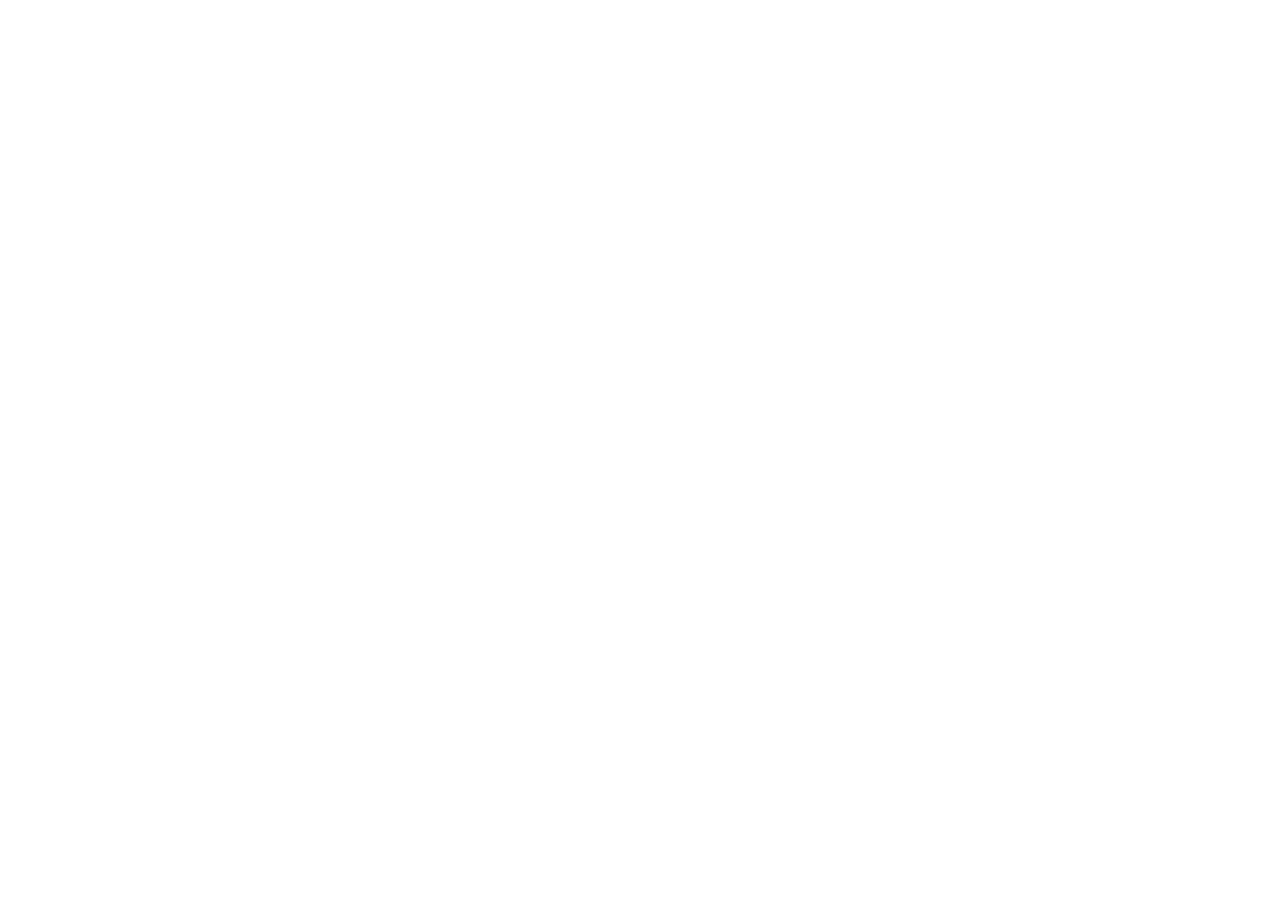
==== commit cfd47f1d: "test" ====
--- a/index.html
+++ b/index.html
@@ -4,1122 +4,32 @@
 <meta charset="utf-8">
 <meta name="viewport" content="width=device-width, initial-scale=1">
 <meta name="author" content="Kenzo Metgy">
-<meta name="description" content="Classeur d'informatique : representation de l'information et systemes d'exploitation.">
-<style>
-:root{color-scheme:light dark}
-html,body{margin:0}
-body{font-family:system-ui,-apple-system,"Segoe UI",sans-serif;font-size:14px;background:#fff}
-img{max-width:100%}
-[hidden]{display:none!important}
-</style>
+<meta name="description" content="Classeur L1 : structures fondamentales, methodes et techniques de calcul, algorithmique, representation de l'information, systemes d'exploitation.">
+<meta name="theme-color" content="#F5F6F9" media="(prefers-color-scheme: light)">
+<meta name="theme-color" content="#111621" media="(prefers-color-scheme: dark)">
 <title>Classeur d'informatique</title>
+
+<link rel="manifest" href="manifest.webmanifest">
 <link rel="preconnect" href="https://fonts.googleapis.com">
 <link rel="preconnect" href="https://fonts.gstatic.com" crossorigin>
 <link rel="stylesheet" href="https://fonts.googleapis.com/css2?family=Zilla+Slab:wght@500;600;700&family=IBM+Plex+Sans:wght@400;500;600&family=IBM+Plex+Mono:wght@400;500;600&display=swap">
-<style>
-/* ============ tokens ============ */
-:root{
-  --paper:#F5F6F9;
-  --surface:#FFFFFF;
-  --surface-2:#EDF0F6;
-  --ink:#161E33;
-  --ink-soft:#5A6481;
-  --rule:#DCE0EA;
-  --rule-strong:#C2C9D8;
-  --blue:#26469F;      --blue-ink:#26469F;      --blue-soft:#E7ECFA;
-  --teal:#0E6B60;      --teal-ink:#0E6B60;      --teal-soft:#E0EFEC;
-  --red:#B33128;       --red-soft:#FAEAE7;
-  --shadow:0 1px 2px rgba(22,30,51,.06), 0 8px 24px -16px rgba(22,30,51,.28);
-  --grid:rgba(38,70,159,.09);
-  /* le terminal reste sombre dans les deux thèmes */
-  --term-bg:#121A1D; --term-fg:#D5E2DE; --term-dim:#7B8C87;
-  --term-prompt:#5FCBA4; --term-out:#A9BDB8; --term-warn:#E8897C;
-  --accent:var(--blue); --accent-ink:var(--blue-ink); --accent-soft:var(--blue-soft);
-}
-@media (prefers-color-scheme: dark){
-  :root:not([data-theme="light"]){
-    --paper:#111621;
-    --surface:#171E2C;
-    --surface-2:#1D2536;
-    --ink:#E3E8F3;
-    --ink-soft:#98A2BA;
-    --rule:#2A3348;
-    --rule-strong:#3A4560;
-    --blue:#8FA9F3;    --blue-ink:#A8BCF7;      --blue-soft:#1B2540;
-    --teal:#4EBFAF;    --teal-ink:#63CDBC;      --teal-soft:#14322F;
-    --red:#E89184;     --red-soft:#33211F;
-    --shadow:0 1px 2px rgba(0,0,0,.4), 0 8px 24px -16px rgba(0,0,0,.8);
-    --grid:rgba(143,169,243,.12);
-  }
-}
-:root[data-theme="dark"]{
-  --paper:#111621;
-  --surface:#171E2C;
-  --surface-2:#1D2536;
-  --ink:#E3E8F3;
-  --ink-soft:#98A2BA;
-  --rule:#2A3348;
-  --rule-strong:#3A4560;
-  --blue:#8FA9F3;    --blue-ink:#A8BCF7;      --blue-soft:#1B2540;
-  --teal:#4EBFAF;    --teal-ink:#63CDBC;      --teal-soft:#14322F;
-  --red:#E89184;     --red-soft:#33211F;
-  --shadow:0 1px 2px rgba(0,0,0,.4), 0 8px 24px -16px rgba(0,0,0,.8);
-  --grid:rgba(143,169,243,.12);
-}
-.c-info{--accent:var(--blue);--accent-ink:var(--blue-ink);--accent-soft:var(--blue-soft)}
-.c-os{--accent:var(--teal);--accent-ink:var(--teal-ink);--accent-soft:var(--teal-soft)}
 
-*{box-sizing:border-box}
-body{
-  background:var(--paper);color:var(--ink);
-  font-family:"IBM Plex Sans","Segoe UI",Helvetica,Arial,sans-serif;
-  font-size:16px;line-height:1.62;-webkit-font-smoothing:antialiased;
-}
-h1,h2,h3,h4{font-family:"Zilla Slab",Georgia,serif;text-wrap:balance;margin:0;line-height:1.18}
-p{margin:0}
-a{color:var(--accent-ink)}
-code,.mono{font-family:"IBM Plex Mono",ui-monospace,Menlo,Consolas,monospace;font-variant-numeric:tabular-nums}
+<link data-trunk rel="css" href="style/tokens.css">
+<link data-trunk rel="css" href="style/base.css">
+<link data-trunk rel="css" href="style/components.css">
+<link data-trunk rel="css" href="style/subject-03.css">
+<link data-trunk rel="css" href="style/practice.css">
+<link data-trunk rel="css" href="style/prompts.css">
+<link data-trunk rel="css" href="style/print.css">
 
-/* ============ barre de navigation ============ */
-.topbar{
-  position:sticky;top:0;z-index:30;background:var(--surface);
-  border-bottom:1px solid var(--rule);
-}
-.topbar-inner{
-  max-width:1180px;margin:0 auto;padding:0 28px;
-  display:flex;align-items:center;gap:22px;min-height:56px;flex-wrap:wrap;
-}
-.brand{
-  font-family:"Zilla Slab",serif;font-weight:700;font-size:15px;letter-spacing:-.01em;
-  padding-right:22px;border-right:1px solid var(--rule);white-space:nowrap;
-}
-.brand span{color:var(--ink-soft);font-weight:500;font-family:"IBM Plex Sans",sans-serif;font-size:12.5px;margin-left:8px}
-@media (max-width:700px){.brand span{display:none}.brand{border-right:none;padding-right:0}}
-.tabs{display:flex;gap:4px;flex:1;min-width:0}
-.tab{
-  appearance:none;border:0;background:none;cursor:pointer;
-  font-family:"IBM Plex Sans",sans-serif;font-size:14px;color:var(--ink-soft);
-  padding:16px 2px;margin-right:18px;border-bottom:2px solid transparent;
-  display:flex;align-items:center;gap:9px;white-space:nowrap;
-}
-.tab .dot{width:7px;height:7px;border-radius:50%;background:var(--rule-strong)}
-.tab-info{--tabc:var(--blue-ink)}
-.tab-os{--tabc:var(--teal-ink)}
-.tab:hover{color:var(--ink)}
-.tab[aria-selected="true"]{color:var(--tabc);border-bottom-color:var(--tabc);font-weight:600}
-.tab[aria-selected="true"] .dot{background:var(--tabc)}
-.tab:focus-visible{outline:2px solid var(--ink);outline-offset:-4px;border-radius:2px}
-@media (max-width:700px){.tabs{order:3;width:100%;overflow-x:auto}.tab{padding:10px 2px}}
-
-.gsearch{position:relative;flex:0 0 auto;width:250px}
-@media (max-width:700px){.gsearch{flex:1;width:auto;min-width:150px}}
-.gsearch input{
-  width:100%;font-family:"IBM Plex Sans",sans-serif;font-size:13.5px;padding:7px 10px 7px 30px;
-  border:1px solid var(--rule-strong);border-radius:3px;background:var(--paper);color:var(--ink);
-}
-.gsearch input:focus-visible{outline:2px solid var(--ink);outline-offset:-1px}
-.gsearch .icon{position:absolute;left:10px;top:50%;transform:translateY(-50%);color:var(--ink-soft);font-size:13px;pointer-events:none;line-height:1}
-.gsearch kbd{
-  position:absolute;right:9px;top:50%;transform:translateY(-50%);font-family:"IBM Plex Mono",monospace;
-  font-size:11px;color:var(--ink-soft);border:1px solid var(--rule);border-radius:2px;padding:0 4px;pointer-events:none;
-}
-.results{
-  position:absolute;top:calc(100% + 6px);right:0;width:min(420px,88vw);max-height:60vh;overflow:auto;
-  background:var(--surface);border:1px solid var(--rule-strong);border-radius:4px;box-shadow:var(--shadow);
-  padding:6px;z-index:40;
-}
-.results button{
-  display:grid;grid-template-columns:1fr auto;gap:12px;align-items:center;width:100%;text-align:left;
-  background:none;border:0;cursor:pointer;padding:8px 10px;border-radius:3px;color:var(--ink);
-  font-family:"IBM Plex Sans",sans-serif;font-size:14px;
-}
-.results button:hover,.results button.on{background:var(--surface-2)}
-.results .lab .k{font-family:"IBM Plex Mono",monospace;font-size:13px}
-.results .lab .sub{display:block;font-size:12px;color:var(--ink-soft);margin-top:1px}
-.results .badge{font-size:10.5px;letter-spacing:.1em;text-transform:uppercase;font-weight:600;padding:2px 7px;border-radius:2px;white-space:nowrap}
-.results .badge.info{background:var(--blue-soft);color:var(--blue-ink)}
-.results .badge.os{background:var(--teal-soft);color:var(--teal-ink)}
-.results .none{padding:12px 10px;font-size:13.5px;color:var(--ink-soft)}
-
-/* ============ masthead ============ */
-.masthead{
-  border-bottom:1px solid var(--rule);
-  background:
-    repeating-linear-gradient(to right, var(--grid) 0 1px, transparent 1px 28px),
-    repeating-linear-gradient(to bottom, var(--grid) 0 1px, transparent 1px 28px),
-    var(--surface);
-}
-.c-os .masthead{background:var(--surface)}
-.masthead-inner{max-width:1180px;margin:0 auto;padding:40px 28px 32px;display:flex;flex-direction:column;gap:15px}
-.eyebrow{font-size:11.5px;letter-spacing:.16em;text-transform:uppercase;font-weight:600;color:var(--accent-ink)}
-.masthead h1{font-size:clamp(32px,5.5vw,54px);font-weight:700;letter-spacing:-.015em}
-.lede{max-width:62ch;color:var(--ink-soft);font-size:17px}
-.meta{display:flex;flex-wrap:wrap;gap:8px 22px;align-items:center;font-size:12.5px;color:var(--ink-soft);border-top:1px solid var(--rule);padding-top:14px;margin-top:4px}
-.meta .mono{color:var(--ink)}
-
-/* ============ shell ============ */
-.shell{max-width:1180px;margin:0 auto;padding:0 28px 90px;display:grid;grid-template-columns:236px minmax(0,1fr);gap:56px;align-items:start}
-@media (max-width:900px){.shell{grid-template-columns:1fr;gap:24px;padding-bottom:60px}}
-nav.toc{position:sticky;top:56px;padding:34px 0;max-height:calc(100vh - 56px);overflow:auto}
-@media (max-width:900px){nav.toc{position:static;max-height:none;padding:22px 0 0}}
-nav.toc .toc-label{font-size:11.5px;letter-spacing:.16em;text-transform:uppercase;font-weight:600;color:var(--ink-soft);margin-bottom:14px}
-nav.toc ol{list-style:none;margin:0;padding:0;display:flex;flex-direction:column;gap:2px}
-nav.toc a{
-  display:grid;grid-template-columns:26px 1fr;gap:8px;align-items:baseline;text-decoration:none;
-  color:var(--ink-soft);font-size:14px;padding:6px 8px 6px 12px;border-left:2px solid transparent;
-  transition:color .15s,border-color .15s;
-}
-nav.toc a .num{font-family:"IBM Plex Mono",monospace;font-size:11.5px;color:var(--rule-strong)}
-nav.toc a:hover{color:var(--ink)}
-nav.toc a.active{color:var(--accent-ink);border-left-color:var(--accent);font-weight:500}
-nav.toc a.active .num{color:var(--accent-ink)}
-nav.toc a:focus-visible{outline:2px solid var(--accent);outline-offset:2px;border-radius:2px}
-.toc-switch{margin-top:26px;padding-top:18px;border-top:1px solid var(--rule)}
-.toc-switch .toc-label{margin-bottom:10px}
-.toc-switch button{
-  appearance:none;cursor:pointer;width:100%;text-align:left;background:var(--surface);
-  border:1px solid var(--rule);border-radius:3px;padding:10px 12px;color:var(--ink);
-  font-family:"IBM Plex Sans",sans-serif;font-size:13.5px;display:flex;flex-direction:column;gap:2px;
-}
-.toc-switch button:hover{border-color:var(--rule-strong)}
-.toc-switch button .s{font-size:11.5px;color:var(--ink-soft)}
-.toc-switch button:focus-visible{outline:2px solid var(--ink);outline-offset:1px}
-
-main{padding:34px 0 0;min-width:0}
-section{scroll-margin-top:76px}
-section + section{margin-top:54px}
-.sec-head{display:flex;align-items:baseline;gap:14px;border-bottom:2px solid var(--ink);padding-bottom:10px;margin-bottom:24px}
-.sec-head .num{font-family:"IBM Plex Mono",monospace;font-size:13px;color:var(--accent-ink);font-weight:500;letter-spacing:.05em}
-.sec-head h2{font-size:clamp(22px,3.2vw,29px);font-weight:600;letter-spacing:-.01em}
-h3{font-size:19px;font-weight:600;margin:32px 0 12px}
-h4{font-size:15.5px;font-weight:600;margin:22px 0 8px;font-family:"IBM Plex Sans",sans-serif}
-.body{display:flex;flex-direction:column;gap:14px;max-width:68ch}
-.body p{max-width:68ch}
-@keyframes flash{from{background:var(--accent-soft)}to{background:transparent}}
-.flash{animation:flash 1.4s ease-out}
-@media (prefers-reduced-motion:reduce){.flash{animation:none}}
-
-/* ============ définitions ============ */
-.def{border-left:2px solid var(--accent);padding:2px 0 2px 16px;max-width:68ch}
-.def dt{font-family:"Zilla Slab",serif;font-weight:600;font-size:17px;color:var(--accent-ink)}
-.def dd{margin:2px 0 0}
-.deflist{display:flex;flex-direction:column;gap:18px;margin:0}
-
-/* ============ encadrés ============ */
-.note{background:var(--surface);border:1px solid var(--rule);border-radius:3px;padding:16px 18px;max-width:68ch;display:flex;flex-direction:column;gap:8px}
-.note.plan{background:var(--accent-soft);border-color:transparent}
-.note.plan ol{margin:0;padding-left:20px;display:flex;flex-direction:column;gap:4px}
-.note.warn{border-left:2px solid var(--red);background:var(--red-soft)}
-.note .title{font-family:"Zilla Slab",serif;font-weight:600;font-size:16px}
-.note.warn .title{color:var(--red)}
-.tag{display:inline-block;font-size:10.5px;letter-spacing:.13em;text-transform:uppercase;font-weight:600;padding:2px 7px;border-radius:2px;background:var(--surface-2);color:var(--ink-soft);vertical-align:2px}
-.tag.fix{background:var(--red-soft);color:var(--red)}
-.tag.add{background:var(--accent-soft);color:var(--accent-ink)}
-
-/* ============ exemples ============ */
-.ex{border:1px solid var(--rule);border-radius:3px;background:var(--surface);box-shadow:var(--shadow);overflow:hidden;max-width:68ch}
-.ex-head{font-size:11.5px;letter-spacing:.13em;text-transform:uppercase;font-weight:600;color:var(--ink-soft);padding:10px 18px;border-bottom:1px solid var(--rule);background:var(--surface-2);display:flex;justify-content:space-between;gap:12px;align-items:center}
-.ex-body{padding:16px 18px;overflow-x:auto}
-.ex-body .mono{font-size:14px;white-space:pre;display:block;line-height:1.85}
-.res{color:var(--accent-ink);font-weight:600}
-.bad{color:var(--red);font-weight:600}
-
-/* ============ étapes ============ */
-ol.steps{counter-reset:s;list-style:none;margin:0;padding:0;display:flex;flex-direction:column;gap:10px;max-width:68ch}
-ol.steps li{counter-increment:s;display:grid;grid-template-columns:24px 1fr;gap:12px;align-items:baseline}
-ol.steps li::before{content:counter(s);font-family:"IBM Plex Mono",monospace;font-size:11.5px;font-weight:600;color:var(--accent-ink);background:var(--accent-soft);border-radius:2px;text-align:center;padding:2px 0}
-
-/* ============ tableaux ============ */
-.tw{overflow-x:auto;max-width:100%;border:1px solid var(--rule);border-radius:3px;background:var(--surface)}
-table{border-collapse:collapse;width:100%;font-size:14px}
-th,td{padding:7px 14px;text-align:left;border-bottom:1px solid var(--rule);vertical-align:top}
-thead th{font-size:11px;letter-spacing:.1em;text-transform:uppercase;color:var(--ink-soft);font-weight:600;background:var(--surface-2);white-space:nowrap}
-tbody tr:last-child td{border-bottom:none}
-td.mono,th.mono{font-variant-numeric:tabular-nums}
-.compact td,.compact th{padding:5px 12px}
-
-/* ============ bases ============ */
-.bases{display:grid;grid-template-columns:repeat(auto-fit,minmax(210px,1fr));gap:14px}
-.base-card{border:1px solid var(--rule);border-radius:3px;background:var(--surface);padding:16px 18px;display:flex;flex-direction:column;gap:8px}
-.base-card h4{margin:0;font-family:"Zilla Slab",serif;font-size:17px}
-.base-card .b{font-family:"IBM Plex Mono",monospace;font-size:12px;color:var(--accent-ink);font-weight:600}
-.base-card .set{font-family:"IBM Plex Mono",monospace;font-size:12.5px;color:var(--ink-soft);word-break:break-word}
-.base-card .ext{font-family:"IBM Plex Mono",monospace;font-size:12.5px;border-top:1px dashed var(--rule);padding-top:8px;margin-top:auto}
-
-/* ============ bits ============ */
-.strip{display:flex;gap:4px;overflow-x:auto;padding:4px 0 2px}
-.bitcell{min-width:60px;flex:1;text-align:center;border:1px solid var(--rule);border-radius:2px;background:var(--surface);padding:8px 4px;display:flex;flex-direction:column;gap:3px}
-.bitcell .w{font-family:"IBM Plex Mono",monospace;font-size:11px;color:var(--ink-soft)}
-.bitcell .b{font-family:"IBM Plex Mono",monospace;font-size:22px;font-weight:600;line-height:1.1}
-.bitcell .v{font-family:"IBM Plex Mono",monospace;font-size:11.5px;color:var(--accent-ink);font-variant-numeric:tabular-nums}
-.bitcell.off{background:var(--surface-2)}
-.bitcell.off .b,.bitcell.off .v{color:var(--ink-soft);font-weight:400}
-.strip-legend{display:flex;justify-content:space-between;font-size:11.5px;color:var(--ink-soft);margin-top:6px;gap:12px}
-
-/* ============ convertisseur ============ */
-.conv{border:1px solid var(--rule-strong);border-radius:3px;background:var(--surface);padding:18px;display:flex;flex-direction:column;gap:14px;max-width:68ch}
-.conv-row{display:flex;flex-wrap:wrap;gap:10px;align-items:flex-end}
-.field{display:flex;flex-direction:column;gap:5px}
-.field label{font-size:11px;letter-spacing:.12em;text-transform:uppercase;font-weight:600;color:var(--ink-soft)}
-.conv input,.conv select{font-family:"IBM Plex Mono",monospace;font-size:15px;padding:8px 10px;border:1px solid var(--rule-strong);border-radius:2px;background:var(--paper);color:var(--ink)}
-.conv input{width:200px}
-.conv input:focus-visible,.conv select:focus-visible{outline:2px solid var(--accent);outline-offset:1px}
-.out{display:grid;grid-template-columns:repeat(auto-fit,minmax(130px,1fr));gap:10px}
-.out div{border-top:2px solid var(--rule);padding-top:8px;display:flex;flex-direction:column;gap:2px}
-.out .k{font-size:11px;letter-spacing:.1em;text-transform:uppercase;color:var(--ink-soft);font-weight:600}
-.out .v{font-family:"IBM Plex Mono",monospace;font-size:17px;font-weight:500;word-break:break-all}
-.conv .msg{font-size:13px;color:var(--ink-soft);min-height:1.4em}
-.conv .msg.warn{color:var(--red)}
-
-/* ============ citations ============ */
-.quotes{display:flex;flex-direction:column;gap:18px;max-width:68ch}
-blockquote{margin:0;padding:0 0 0 20px;border-left:2px solid var(--red);font-family:"Zilla Slab",serif;font-size:19px;line-height:1.45}
-blockquote .gloss{display:block;font-family:"IBM Plex Sans",sans-serif;font-size:13.5px;color:var(--ink-soft);margin-top:8px;line-height:1.6}
-
-/* ============ commandes ============ */
-.cmds{display:flex;flex-direction:column;max-width:68ch;border-top:1px solid var(--rule)}
-.cmd{display:grid;grid-template-columns:minmax(140px,190px) 1fr;gap:18px;padding:11px 0;border-bottom:1px solid var(--rule);align-items:baseline}
-@media (max-width:620px){.cmd{grid-template-columns:1fr;gap:4px}}
-.cmd .c{font-family:"IBM Plex Mono",monospace;font-size:13.5px;font-weight:500;color:var(--accent-ink);word-break:break-word}
-.cmd .d{font-size:15px}
-.cmd .d em{color:var(--ink-soft);font-style:normal}
-.cmd.danger .c{color:var(--red)}
-
-/* ============ terminal ============ */
-.term{background:var(--term-bg);border-radius:4px;overflow:hidden;max-width:68ch;box-shadow:var(--shadow);border:1px solid rgba(255,255,255,.06)}
-.term-bar{display:flex;align-items:center;gap:7px;padding:9px 14px;border-bottom:1px solid rgba(255,255,255,.08)}
-.term-bar .dot{width:9px;height:9px;border-radius:50%;background:#3A4A4E}
-.term-bar .t{margin-left:8px;font-family:"IBM Plex Mono",monospace;font-size:11px;color:var(--term-dim);letter-spacing:.04em}
-.term pre{margin:0;padding:16px;overflow-x:auto;font-family:"IBM Plex Mono",monospace;font-size:13px;line-height:1.75;color:var(--term-out)}
-.term .p{color:var(--term-prompt)}
-.term .cm{color:var(--term-fg);font-weight:500}
-.term .hash{color:var(--term-dim)}
-.term .w{color:var(--term-warn)}
-
-/* ============ arborescence ============ */
-.tree{background:var(--surface);border:1px solid var(--rule);border-radius:3px;padding:16px 18px;max-width:68ch;overflow-x:auto}
-.tree pre{margin:0;font-family:"IBM Plex Mono",monospace;font-size:13px;line-height:1.8;color:var(--ink)}
-.tree .root{color:var(--accent-ink);font-weight:700}
-.tree .cmt{color:var(--ink-soft)}
-
-/* ============ aide-mémoire ============ */
-.search{display:flex;flex-direction:column;gap:6px;max-width:340px;margin-bottom:16px}
-.search label{font-size:11px;letter-spacing:.12em;text-transform:uppercase;font-weight:600;color:var(--ink-soft)}
-.search input{font-family:"IBM Plex Mono",monospace;font-size:14px;padding:9px 11px;border:1px solid var(--rule-strong);border-radius:2px;background:var(--surface);color:var(--ink)}
-.search input:focus-visible{outline:2px solid var(--accent);outline-offset:1px}
-#recap tbody td:first-child{font-family:"IBM Plex Mono",monospace;font-size:13.5px;white-space:nowrap;color:var(--accent-ink)}
-#recap tbody tr[data-danger] td:first-child{color:var(--red)}
-.cat{font-size:11px;letter-spacing:.08em;text-transform:uppercase;color:var(--ink-soft);white-space:nowrap}
-.empty{padding:16px;font-size:14px;color:var(--ink-soft)}
-
-footer{max-width:1180px;margin:0 auto;padding:26px 28px;border-top:1px solid var(--rule);font-size:12.5px;color:var(--ink-soft);display:flex;flex-wrap:wrap;gap:6px 20px}
-sup.fix{color:var(--red);font-family:"IBM Plex Mono",monospace;font-size:11px;font-weight:600}
-@media (prefers-reduced-motion:reduce){*{transition:none!important}}
-</style>
-
-</head>
-<body>
-<div class="topbar">
-  <div class="topbar-inner">
-    <div class="brand">Classeur<span>Kenzo Metgy · 2026</span></div>
-    <div class="tabs" role="tablist" aria-label="Cours">
-      <button class="tab tab-info" id="tab-info" role="tab" aria-selected="true" aria-controls="pane-info" data-pane="info"><span class="dot"></span>Représentation de l'information</button>
-      <button class="tab tab-os" id="tab-os" role="tab" aria-selected="false" aria-controls="pane-os" data-pane="os"><span class="dot"></span>Systèmes d'exploitation</button>
-    </div>
-    <div class="gsearch">
-      <span class="icon" aria-hidden="true">⌕</span>
-      <input id="gq" type="search" placeholder="Chercher dans les deux cours…" autocomplete="off" spellcheck="false" aria-label="Chercher dans les deux cours" aria-expanded="false" aria-controls="gres">
-      <kbd>/</kbd>
-      <div class="results" id="gres" role="listbox" hidden></div>
-    </div>
-  </div>
-</div>
-
-<!-- ================= COURS 1 ================= -->
-<div class="course c-info" id="pane-info" role="tabpanel" aria-labelledby="tab-info">
-<header class="masthead">
-  <div class="masthead-inner">
-    <div class="eyebrow">Cours 01 &middot; Informatique</div>
-    <h1>Représentation de l'information</h1>
-    <p class="lede">Comment une connaissance qui fait du sens pour un humain devient une suite de 0 et de 1 dans une machine&nbsp;: systèmes de numération, méthodes de conversion, nombres fractionnaires et entiers non signés.</p>
-    <div class="meta">
-      <span>Mercredi 9 septembre 2026</span>
-      <span><span class="mono">6</span> chapitres</span>
-      <span><span class="mono">4</span> méthodes de conversion</span>
-    </div>
-  </div>
-</header>
-
-<div class="shell">
-  <nav class="toc" aria-label="Sommaire du cours Représentation de l'information">
-    <div class="toc-label">Sommaire</div>
-    <ol>
-      <li><a href="#i-sens"><span class="num">01</span><span>Du sens à la donnée</span></a></li>
-      <li><a href="#i-binaire"><span class="num">02</span><span>La représentation binaire</span></a></li>
-      <li><a href="#i-numeration"><span class="num">03</span><span>Les systèmes de numération</span></a></li>
-      <li><a href="#i-conversion"><span class="num">04</span><span>Conversion entre bases</span></a></li>
-      <li><a href="#i-fractionnaire"><span class="num">05</span><span>Nombres fractionnaires</span></a></li>
-      <li><a href="#i-entiers"><span class="num">06</span><span>Les entiers non signés</span></a></li>
-      <li><a href="#i-citations"><span class="num">—</span><span>Citations &amp; clins d'œil</span></a></li>
-      <li><a href="#i-relecture"><span class="num">—</span><span>Notes de relecture</span></a></li>
-    </ol>
-    <div class="toc-switch">
-      <div class="toc-label">Cours suivant</div>
-      <button type="button" data-goto="os">Systèmes d'exploitation<span class="s">Linux en ligne de commande</span></button>
-    </div>
-  </nav>
-
-  <main>
-    <section id="i-sens">
-      <div class="sec-head"><span class="num">01</span><h2>Du sens à la donnée</h2></div>
-      <dl class="deflist">
-        <div class="def">
-          <dt>Information</dt>
-          <dd>Connaissance qui fait du sens pour les personnes concernées et qui peut être représentée par des symboles.</dd>
-        </div>
-        <div class="def">
-          <dt>Le rôle de l'ordinateur</dt>
-          <dd>La notion de <em>sens</em> n'est pas pertinente pour un ordinateur. Machine purement matérielle, il agit uniquement sur la <strong>représentation</strong> de l'information. Un traitement informatique consiste donc à transformer ces représentations.</dd>
-        </div>
-        <div class="def">
-          <dt>Donnée</dt>
-          <dd>Pour simplifier l'expression «&nbsp;représentation d'information&nbsp;», on utilise le terme équivalent de <strong>donnée</strong>. Dans un ordinateur, une donnée est toujours une succession de caractères 0 et 1.</dd>
-        </div>
-      </dl>
-    </section>
-
-    <section id="i-binaire">
-      <div class="sec-head"><span class="num">02</span><h2>La représentation binaire</h2></div>
-      <div class="body">
-        <p><strong>Information dans une machine&nbsp;:</strong> le principe adopté est celui du «&nbsp;tout ou rien&nbsp;» — électronique <em>numérique</em> ou <em>digitale</em>, par opposition à l'électronique analogique.</p>
-        <p>Symboles 1 ou 0 = <strong>1 bit</strong> <sup class="fix">✱</sup> <em>(Binary digiT)</em>.</p>
-      </div>
-      <dl class="deflist" style="margin-top:24px">
-        <div class="def">
-          <dt>Bit <span style="font-weight:400;font-size:14px;color:var(--ink-soft)">— binary digit, chiffre binaire</span></dt>
-          <dd>Unité minimale d'information&nbsp;: deux valeurs possibles, 0 ou 1. On parle alors de <strong>représentation binaire</strong>.</dd>
-        </div>
-        <div class="def">
-          <dt>Octet</dt>
-          <dd>Regroupement de 8 bits — un mot de 8 bits, comme <code>10110011</code>.</dd>
-        </div>
-      </dl>
-      <div class="note" style="margin-top:24px">
-        <p><strong>Complexité.</strong> Un bit seul a peu d'intérêt&nbsp;: il faut combiner une multitude de bits, regroupés en ensembles, pour représenter une information complexe.</p>
-      </div>
-    </section>
-
-    <section id="i-numeration">
-      <div class="sec-head"><span class="num">03</span><h2>Les principaux systèmes de numération</h2></div>
-
-      <div class="note plan">
-        <div class="eyebrow">Plan du chapitre</div>
-        <ol>
-          <li>Écriture d'un nombre dans une base quelconque</li>
-          <li>Les systèmes de numération utilisés en informatique</li>
-          <li>Conversions entre bases</li>
-        </ol>
-      </div>
-
-      <h3>Écriture d'un nombre dans une base quelconque</h3>
-      <dl class="deflist">
-        <div class="def">
-          <dt>Système de numération</dt>
-          <dd>Ensemble composé d'un nombre <strong>B</strong> (la base) et d'un ensemble ordonné <span class="mono">C = {a, b, c, d, …}</span> de cardinal B (les chiffres).</dd>
-        </div>
-        <div class="def">
-          <dt>Écriture d'un nombre</dt>
-          <dd>Représentation sous la forme d'une suite de chiffres&nbsp;: <span class="mono">X = x<sub>n</sub> x<sub>n−1</sub> … x<sub>1</sub> x<sub>0</sub></span></dd>
-        </div>
-      </dl>
-
-      <h4>Poids des chiffres</h4>
-      <div class="tw" style="max-width:68ch">
-        <table>
-          <thead><tr><th>Chiffre</th><th>Sigle</th><th>Position</th></tr></thead>
-          <tbody>
-            <tr><td>Chiffre de poids fort</td><td class="mono">MSB / MSD <span style="color:var(--ink-soft)">(Most Significant Bit / Digit)</span></td><td>Le plus à gauche</td></tr>
-            <tr><td>Chiffre de poids faible</td><td class="mono">LSB / LSD <span style="color:var(--ink-soft)">(Least Significant Bit / Digit)</span></td><td>Le plus à droite</td></tr>
-          </tbody>
-        </table>
-      </div>
-
-      <h3>Les systèmes utilisés en informatique</h3>
-      <div class="bases">
-        <div class="base-card">
-          <h4>Système décimal</h4>
-          <span class="b">Base B = 10</span>
-          <span class="set">C = {0,1,2,3,4,5,6,7,8,9}</span>
-        </div>
-        <div class="base-card">
-          <h4>Système binaire</h4>
-          <span class="b">Base B = 2</span>
-          <span class="set">C = {0, 1} — appelés «&nbsp;bits&nbsp;»</span>
-          <span class="ext">(1011)<sub>2</sub> = 1·2³ + 0·2² + 1·2¹ + 1·2⁰ = <span class="res">11</span></span>
-        </div>
-        <div class="base-card">
-          <h4>Système octal</h4>
-          <span class="b">Base B = 8</span>
-          <span class="set">C = {0,1,2,3,4,5,6,7}</span>
-          <span class="ext">(5071)<sub>8</sub> = 5·8³ + 0·8² + 7·8¹ + 1·8⁰ = <span class="res">2617</span></span>
-        </div>
-        <div class="base-card">
-          <h4>Système hexadécimal</h4>
-          <span class="b">Base B = 16</span>
-          <span class="set">C = {0…9, A, B, C, D, E, F}</span>
-          <span class="ext">(A7C5)<sub>16</sub> = 10·16³ + 7·16² + 12·16¹ + 5·16⁰ = <span class="res">42949</span></span>
-        </div>
-      </div>
-      <p style="font-size:13px;color:var(--ink-soft);margin-top:10px">Tous les résultats ci-dessus sont exprimés dans la base 10.</p>
-
-      <h3>Convertisseur <span class="tag add">complément</span></h3>
-      <div class="conv">
-        <div class="conv-row">
-          <div class="field">
-            <label for="cv-in">Nombre</label>
-            <input id="cv-in" value="235" spellcheck="false" autocomplete="off">
-          </div>
-          <div class="field">
-            <label for="cv-base">Base de départ</label>
-            <select id="cv-base">
-              <option value="10" selected>10 — décimal</option>
-              <option value="2">2 — binaire</option>
-              <option value="8">8 — octal</option>
-              <option value="16">16 — hexadécimal</option>
-            </select>
-          </div>
-        </div>
-        <div class="out">
-          <div><span class="k">Binaire</span><span class="v" id="cv-2">11101011</span></div>
-          <div><span class="k">Octal</span><span class="v" id="cv-8">353</span></div>
-          <div><span class="k">Décimal</span><span class="v" id="cv-10">235</span></div>
-          <div><span class="k">Hexadécimal</span><span class="v" id="cv-16">EB</span></div>
-        </div>
-        <p class="msg" id="cv-msg">Tient sur 1 octet (8 bits)&nbsp;: 11101011.</p>
-      </div>
-    </section>
-
-    <section id="i-conversion">
-      <div class="sec-head"><span class="num">04</span><h2>Conversion entre bases</h2></div>
-
-      <h3>1<sup>re</sup> méthode — calcul par le polynôme</h3>
-      <div class="body">
-        <p><strong>Principe&nbsp;:</strong> calcul de l'expression <span class="mono">Σ (chiffre × B<sup>position</sup>)</span>. Les calculs sont effectués dans la base de destination B′.</p>
-      </div>
-      <div class="ex" style="margin-top:14px">
-        <div class="ex-head"><span>Exemple 1 — binaire vers décimal</span><span class="mono">X = (11101011)₂</span></div>
-        <div class="ex-body">
-          <span class="mono">X = 1·2⁷ + 1·2⁶ + 1·2⁵ + 0·2⁴ + 1·2³ + 0·2² + 1·2¹ + 1·2⁰
-X = 128 + 64 + 32 +  0  +  8  +  0  +  2  +  1
-X = <span class="res">(235)₁₀</span></span>
-        </div>
-      </div>
-
-      <div style="margin-top:18px;max-width:68ch">
-        <div class="strip" role="img" aria-label="Poids des huit bits du nombre 11101011">
-          <div class="bitcell"><span class="w">2⁷</span><span class="b">1</span><span class="v">128</span></div>
-          <div class="bitcell"><span class="w">2⁶</span><span class="b">1</span><span class="v">64</span></div>
-          <div class="bitcell"><span class="w">2⁵</span><span class="b">1</span><span class="v">32</span></div>
-          <div class="bitcell off"><span class="w">2⁴</span><span class="b">0</span><span class="v">0</span></div>
-          <div class="bitcell"><span class="w">2³</span><span class="b">1</span><span class="v">8</span></div>
-          <div class="bitcell off"><span class="w">2²</span><span class="b">0</span><span class="v">0</span></div>
-          <div class="bitcell"><span class="w">2¹</span><span class="b">1</span><span class="v">2</span></div>
-          <div class="bitcell"><span class="w">2⁰</span><span class="b">1</span><span class="v">1</span></div>
-        </div>
-        <div class="strip-legend"><span>← poids fort (MSB)</span><span>poids faible (LSB) →</span></div>
-      </div>
-
-      <h3>2<sup>e</sup> méthode — divisions successives</h3>
-      <div class="body">
-        <p><strong>Principe&nbsp;:</strong> on divise le nombre par la base d'arrivée B′ de manière successive jusqu'à obtenir un quotient nul. Les calculs sont effectués dans la base de départ B. Le résultat s'obtient en lisant les <strong>restes successifs de bas en haut</strong> (du dernier reste au premier).</p>
-      </div>
-      <div class="ex" style="margin-top:14px">
-        <div class="ex-head"><span>Exemple 2 — décimal vers binaire</span><span class="mono">X = (235)₁₀</span></div>
-        <div class="ex-body">
-          <span class="mono">235 / 2 = 117   reste 1   ← chiffre de poids faible
-117 / 2 =  58   reste 1     ↑
- 58 / 2 =  29   reste 0     │
- 29 / 2 =  14   reste 1     │  lecture
- 14 / 2 =   7   reste 0     │  de bas
-  7 / 2 =   3   reste 1     │  en haut
-  3 / 2 =   1   reste 1     │
-  1 / 2 =   0   reste 1   ← chiffre de poids fort
-
-Résultat : (235)₁₀ = <span class="res">(11101011)₂</span></span>
-        </div>
-      </div>
-
-      <h3>3<sup>e</sup> méthode — soustractions successives</h3>
-      <div class="body">
-        <p>Par une table de puissances de 2 — cas particulier <strong>décimal → binaire</strong>.</p>
-      </div>
-      <ol class="steps" style="margin-top:14px">
-        <li>Précalculer une table des puissances de 2.</li>
-        <li>Considérer le nombre X.</li>
-        <li>Dans la table, rechercher la plus grande puissance de 2 (notée 2<sup>i</sup>) inférieure ou égale au nombre X.</li>
-        <li>Placer un bit «&nbsp;1&nbsp;» à la position i (mémoriser i).</li>
-        <li>Soustraire cette puissance 2<sup>i</sup> au nombre X&nbsp;: <span class="mono">X ← X − 2<sup>i</sup></span>.</li>
-        <li>Si le résultat de la soustraction est différent de 0, recommencer à partir de l'étape 3. Sinon, compléter les positions restantes non sélectionnées par des «&nbsp;0&nbsp;».</li>
-      </ol>
-      <div style="margin-top:18px;max-width:68ch">
-        <div class="ex-head" style="border:1px solid var(--rule);border-bottom:none;border-radius:3px 3px 0 0"><span>Table des puissances de 2</span><span class="tag add">complément</span></div>
-        <div class="tw" style="border-radius:0 0 3px 3px">
-          <table class="compact">
-            <thead><tr><th class="mono">2ⁿ</th><th class="mono">2⁰</th><th class="mono">2¹</th><th class="mono">2²</th><th class="mono">2³</th><th class="mono">2⁴</th><th class="mono">2⁵</th><th class="mono">2⁶</th><th class="mono">2⁷</th><th class="mono">2⁸</th><th class="mono">2⁹</th><th class="mono">2¹⁰</th></tr></thead>
-            <tbody><tr><td>Valeur</td><td class="mono">1</td><td class="mono">2</td><td class="mono">4</td><td class="mono">8</td><td class="mono">16</td><td class="mono">32</td><td class="mono">64</td><td class="mono">128</td><td class="mono">256</td><td class="mono">512</td><td class="mono">1024</td></tr></tbody>
-          </table>
-        </div>
-      </div>
-
-      <h3>4<sup>e</sup> méthode — cas particuliers B = B′ⁿ</h3>
-      <div class="body">
-        <p><strong>Principe&nbsp;:</strong> codage et décodage en utilisant une <strong>table de codes</strong>, correspondance directe entre les chiffres.</p>
-      </div>
-      <div class="tw" style="max-width:68ch;margin-top:14px">
-        <table>
-          <thead><tr><th>Cas</th><th>Correspondance</th></tr></thead>
-          <tbody>
-            <tr><td class="mono">B = B′ⁿ</td><td>Un (1) chiffre dans la base de départ B correspond à un nombre de <strong>n chiffres</strong> dans la base d'arrivée B′.</td></tr>
-            <tr><td class="mono">Bⁿ = B′</td><td>Un nombre de <strong>n chiffres</strong> dans la base de départ B correspond à un (1) chiffre dans la base d'arrivée B′.</td></tr>
-          </tbody>
-        </table>
-      </div>
-      <div style="margin-top:18px;max-width:68ch">
-        <div class="ex-head" style="border:1px solid var(--rule);border-bottom:none;border-radius:3px 3px 0 0"><span>Table de codes hexadécimal ↔ binaire</span><span class="tag add">complément</span></div>
-        <div class="tw" style="border-radius:0 0 3px 3px">
-          <table class="compact">
-            <thead><tr><th class="mono">Hex</th><th class="mono">Bin (4 bits)</th><th class="mono">Déc</th><th class="mono">Hex</th><th class="mono">Bin (4 bits)</th><th class="mono">Déc</th></tr></thead>
-            <tbody>
-              <tr><td class="mono">0</td><td class="mono">0000</td><td class="mono">0</td><td class="mono">8</td><td class="mono">1000</td><td class="mono">8</td></tr>
-              <tr><td class="mono">1</td><td class="mono">0001</td><td class="mono">1</td><td class="mono">9</td><td class="mono">1001</td><td class="mono">9</td></tr>
-              <tr><td class="mono">2</td><td class="mono">0010</td><td class="mono">2</td><td class="mono">A</td><td class="mono">1010</td><td class="mono">10</td></tr>
-              <tr><td class="mono">3</td><td class="mono">0011</td><td class="mono">3</td><td class="mono">B</td><td class="mono">1011</td><td class="mono">11</td></tr>
-              <tr><td class="mono">4</td><td class="mono">0100</td><td class="mono">4</td><td class="mono">C</td><td class="mono">1100</td><td class="mono">12</td></tr>
-              <tr><td class="mono">5</td><td class="mono">0101</td><td class="mono">5</td><td class="mono">D</td><td class="mono">1101</td><td class="mono">13</td></tr>
-              <tr><td class="mono">6</td><td class="mono">0110</td><td class="mono">6</td><td class="mono">E</td><td class="mono">1110</td><td class="mono">14</td></tr>
-              <tr><td class="mono">7</td><td class="mono">0111</td><td class="mono">7</td><td class="mono">F</td><td class="mono">1111</td><td class="mono">15</td></tr>
-            </tbody>
-          </table>
-        </div>
-        <p style="font-size:13px;color:var(--ink-soft);margin-top:10px">16 = 2⁴&nbsp;: un chiffre hexadécimal ↔ 4 bits. 8 = 2³&nbsp;: un chiffre octal ↔ 3 bits. Exemple&nbsp;: <span class="mono">(1110 1011)₂ = (EB)₁₆</span>.</p>
-      </div>
-    </section>
-
-    <section id="i-fractionnaire">
-      <div class="sec-head"><span class="num">05</span><h2>Complément — les nombres fractionnaires</h2></div>
-      <div class="body">
-        <p><strong>Principe de base&nbsp;:</strong> trouver la représentation de la partie fractionnaire d'un nombre (les chiffres après la virgule). Si le chiffre C est placé n emplacements après la virgule dans la base B, il est interprété par le calcul <span class="mono">C × B<sup>−n</sup></span>.</p>
-      </div>
-      <h4>Algorithme de conversion — multiplications successives</h4>
-      <ol class="steps">
-        <li>Dans la base B, procéder par multiplications successives de la partie fractionnaire par la base d'arrivée B′.</li>
-        <li>Lors de la i-ème multiplication, la partie entière du résultat obtenu donne le chiffre à l'indice i après la virgule.</li>
-        <li>Si la partie fractionnaire restante est différente de 0, recommencer le processus avec celle-ci.</li>
-      </ol>
-    </section>
-
-    <section id="i-entiers">
-      <div class="sec-head"><span class="num">06</span><h2>Les entiers non signés</h2></div>
-      <div class="body">
-        <p>Un bit isolé a peu d'intérêt&nbsp;: on regroupe un ensemble de bits, ce qui suppose de <strong>définir un format d'écriture</strong> — l'écriture binaire complétée à gauche par des 0.</p>
-      </div>
-
-      <h4>Capacité de représentation</h4>
-      <div class="tw" style="max-width:68ch">
-        <table>
-          <thead><tr><th>Format</th><th class="mono">Intervalle</th><th class="mono">Valeur max</th></tr></thead>
-          <tbody>
-            <tr><td>Sur n bits</td><td class="mono">[0 ; 2ⁿ − 1]</td><td class="mono">2ⁿ − 1</td></tr>
-            <tr><td>Sur 1 octet (8 bits)</td><td class="mono">[0 ; 255]</td><td class="mono">255</td></tr>
-            <tr><td>Sur 4 octets (32 bits)</td><td class="mono">[0 ; 2³² − 1]</td><td class="mono">≈ 4·10⁹</td></tr>
-          </tbody>
-        </table>
-      </div>
-
-      <h4>Opérations arithmétiques</h4>
-      <div class="body">
-        <p>On utilise les algorithmes classiques pour effectuer les opérations arithmétiques de base. <strong>Attention au résultat&nbsp;:</strong> il peut être erroné en cas de <strong>dépassement de la capacité de représentation</strong>.</p>
-      </div>
-
-      <div class="ex" style="margin-top:14px">
-        <div class="ex-head"><span>Cas correct — 147 + 74 sur un octet <span class="tag fix">corrigé</span></span><span class="mono">= 221</span></div>
-        <div class="ex-body">
-          <span class="mono">  10010011   (147)
-+ 01001010   ( 74)
-──────────
-  11011101   → vérification en base 10 : <span class="res">221</span> ✓</span>
-        </div>
-      </div>
-
-      <div class="ex" style="margin-top:14px">
-        <div class="ex-head"><span>Cas de dépassement — 147 + 200 sur un octet</span><span class="mono">= 91 ✗</span></div>
-        <div class="ex-body">
-          <span class="mono">  10010011   (147)
-+ 11001000   (200)
-──────────
-1 01011011   ← 9 bits : le bit de poids fort est perdu
-  01011011   → lu en base 10 : <span class="bad">91</span>  au lieu de 347
-
-Dépassement de capacité : 347 > 255, le résultat ne tient pas sur un octet.</span>
-        </div>
-      </div>
-    </section>
-
-    <section id="i-citations">
-      <div class="sec-head"><span class="num">—</span><h2>Citations &amp; clins d'œil</h2></div>
-      <div class="quotes">
-        <blockquote>
-          «&nbsp;Il y a 10 sortes de personnes&nbsp;: celles qui comprennent le binaire et les autres.&nbsp;»
-          <span class="gloss">(10)₂ = 2.</span>
-        </blockquote>
-        <blockquote>
-          «&nbsp;If only dead persons can understand hexadecimal, how many persons understand hexadecimal?&nbsp;»
-          <span class="gloss">(DEAD)₁₆ = 57 005.</span>
-        </blockquote>
-      </div>
-    </section>
-
-    <section id="i-relecture">
-      <div class="sec-head"><span class="num">—</span><h2>Notes de relecture</h2></div>
-      <div class="body">
-        <p style="color:var(--ink-soft);font-size:14px">Contenu repris intégralement des notes d'origine. Deux points ont été rectifiés et trois tableaux d'appui ajoutés, tous signalés dans la page.</p>
-      </div>
-      <div class="tw" style="max-width:68ch;margin-top:14px">
-        <table>
-          <thead><tr><th>Chapitre</th><th>Note d'origine</th><th>Correction</th></tr></thead>
-          <tbody>
-            <tr><td>02 · Représentation binaire</td><td class="mono">« Symboles 1 ou 0 = 0 bit »</td><td>= <strong>1 bit</strong> (un symbole binaire vaut un bit)</td></tr>
-            <tr><td>06 · Entiers non signés</td><td class="mono">« 174 + 74 »</td><td><strong>147 + 74</strong> — les opérandes écrits <span class="mono">10010011</span> et <span class="mono">01001010</span> valent 147 et 74, et leur somme 221 correspond bien à la vérification notée</td></tr>
-          </tbody>
-        </table>
-      </div>
-      <p style="font-size:13px;color:var(--ink-soft);margin-top:14px;max-width:68ch">Ajouts signalés <span class="tag add">complément</span>&nbsp;: le convertisseur de bases, la table des puissances de 2 (étape 1 de la 3<sup>e</sup> méthode) et la table de codes hexadécimal ↔ binaire (support de la 4<sup>e</sup> méthode).</p>
-    </section>
-  </main>
-</div>
-</div>
-
-<!-- ================= COURS 2 ================= -->
-<div class="course c-os" id="pane-os" role="tabpanel" aria-labelledby="tab-os" hidden>
-<header class="masthead">
-  <div class="masthead-inner">
-    <div class="eyebrow">Cours 02 &middot; Informatique</div>
-    <h1>Systèmes d'exploitation</h1>
-    <p class="lede">Prise en main de Linux en ligne de commande&nbsp;: l'arborescence de fichiers, les commandes de base pour se déplacer, créer, lire et supprimer, et la composition de commandes avec les tubes.</p>
-    <div class="meta">
-      <span>Lundi 7 septembre 2026</span>
-      <span><span class="mono">8</span> chapitres</span>
-      <span><span class="mono">30+</span> commandes</span>
-    </div>
-  </div>
-</header>
-
-<div class="shell">
-  <nav class="toc" aria-label="Sommaire du cours Systèmes d'exploitation">
-    <div class="toc-label">Sommaire</div>
-    <ol>
-      <li><a href="#o-os"><span class="num">01</span><span>Le système d'exploitation</span></a></li>
-      <li><a href="#o-arbo"><span class="num">02</span><span>L'arborescence</span></a></li>
-      <li><a href="#o-deplacer"><span class="num">03</span><span>Se repérer et se déplacer</span></a></li>
-      <li><a href="#o-creer"><span class="num">04</span><span>Créer fichiers et répertoires</span></a></li>
-      <li><a href="#o-lire"><span class="num">05</span><span>Lire un fichier</span></a></li>
-      <li><a href="#o-gerer"><span class="num">06</span><span>Copier, déplacer, supprimer</span></a></li>
-      <li><a href="#o-aide"><span class="num">07</span><span>Obtenir de l'aide</span></a></li>
-      <li><a href="#o-composer"><span class="num">08</span><span>Composer des commandes</span></a></li>
-      <li><a href="#o-recap"><span class="num">—</span><span>Aide-mémoire</span></a></li>
-      <li><a href="#o-relecture"><span class="num">—</span><span>Notes de relecture</span></a></li>
-    </ol>
-    <div class="toc-switch">
-      <div class="toc-label">Cours précédent</div>
-      <button type="button" data-goto="info">Représentation de l'information<span class="s">Bases, conversions, entiers</span></button>
-    </div>
-  </nav>
-
-  <main>
-    <section id="o-os">
-      <div class="sec-head"><span class="num">01</span><h2>Le système d'exploitation</h2></div>
-      <div class="body">
-        <p>Le <strong>système d'exploitation</strong> sert à faire fonctionner notre PC&nbsp;: Windows, Linux, macOS, iOS, Android.</p>
-        <p>Objectif du cours&nbsp;: la <strong>ligne de commande</strong>, pour manipuler Linux.</p>
-      </div>
-      <div class="term" style="margin-top:18px">
-        <div class="term-bar"><span class="dot"></span><span class="dot"></span><span class="dot"></span><span class="t">bash</span></div>
-<pre><span class="p">$</span> <span class="cm">echo bonjour</span>
-bonjour        <span class="hash"># echo répète ce que j'écris</span></pre>
-      </div>
-    </section>
-
-    <section id="o-arbo">
-      <div class="sec-head"><span class="num">02</span><h2>L'arborescence de fichiers</h2></div>
-      <div class="body">
-        <p>Les fichiers sont rangés dans des répertoires, eux-mêmes rangés dans d'autres répertoires&nbsp;: c'est l'<strong>arborescence</strong>. Elle part d'un point unique, la racine.</p>
-      </div>
-      <div class="tree" style="margin-top:16px">
-<pre><span class="root">/</span>                     <span class="cmt">← la racine</span>
-├── home
-│   └── kenzo         <span class="cmt">← répertoire courant «&nbsp;.&nbsp;»</span>
-│       ├── cours
-│       └── notes.txt
-├── etc
-└── var</pre>
-      </div>
-      <div class="cmds" style="margin-top:22px">
-        <div class="cmd"><span class="c">/</span><span class="d">La racine de l'arborescence.</span></div>
-        <div class="cmd"><span class="c">.</span><span class="d">Le répertoire courant — «&nbsp;moi&nbsp;».</span></div>
-        <div class="cmd"><span class="c">..</span><span class="d">Le répertoire père. D'où <span class="mono">cd ..</span> pour remonter d'un cran.</span></div>
-      </div>
-    </section>
-
-    <section id="o-deplacer">
-      <div class="sec-head"><span class="num">03</span><h2>Se repérer et se déplacer</h2></div>
-      <div class="cmds">
-        <div class="cmd"><span class="c">pwd</span><span class="d">Affiche l'emplacement courant dans l'arborescence.</span></div>
-        <div class="cmd"><span class="c">ls</span><span class="d">Liste tous les fichiers du répertoire.</span></div>
-        <div class="cmd"><span class="c">ls -l</span><span class="d">Liste les fichiers avec plus d'informations&nbsp;: les lignes qui commencent par <span class="mono">d</span> sont des dossiers, celles qui commencent par <span class="mono">-</span> sont des fichiers.</span></div>
-        <div class="cmd"><span class="c">ls -a</span><span class="d">Affiche aussi les fichiers cachés&nbsp;: tous les fichiers dont le nom commence par un <span class="mono">.</span> ne s'affichent pas par défaut.</span></div>
-        <div class="cmd"><span class="c">cd</span><span class="d">Change de répertoire.</span></div>
-        <div class="cmd"><span class="c">file</span><span class="d">Détermine le type d'un fichier.</span></div>
-      </div>
-      <div class="term" style="margin-top:20px">
-        <div class="term-bar"><span class="dot"></span><span class="dot"></span><span class="dot"></span><span class="t">ls -l — lecture de la première colonne <span class="tag add" style="vertical-align:0">complément</span></span></div>
-<pre><span class="p">$</span> <span class="cm">pwd</span>
-/home/kenzo
-<span class="p">$</span> <span class="cm">ls -l</span>
-<span class="w">d</span>rwxr-xr-x  2 kenzo kenzo  4096  7 sept. 15:54 cours     <span class="hash"># d → répertoire</span>
-<span class="w">-</span>rw-r--r--  1 kenzo kenzo   128  7 sept. 15:56 notes.txt <span class="hash"># - → fichier</span></pre>
-      </div>
-    </section>
-
-    <section id="o-creer">
-      <div class="sec-head"><span class="num">04</span><h2>Créer des fichiers et des répertoires</h2></div>
-      <div class="cmds">
-        <div class="cmd"><span class="c">mkdir</span><span class="d">Crée un répertoire.</span></div>
-        <div class="cmd"><span class="c">touch</span><span class="d">Crée un fichier (vide).</span></div>
-        <div class="cmd"><span class="c">nano</span><span class="d">Édite un fichier dans un éditeur de texte.</span></div>
-      </div>
-      <p style="margin-top:18px;max-width:68ch">Trois façons de créer un fichier&nbsp;: <strong>touch</strong>, une <strong>redirection</strong>, ou un <strong>éditeur de texte</strong>.</p>
-      <h3>Les redirections</h3>
-      <div class="cmds">
-        <div class="cmd"><span class="c">commande &gt; fichier.txt</span><span class="d">Écrit dans le fichier le texte affiché par la commande — le contenu précédent est <strong>écrasé</strong>. <sup class="fix">✱</sup></span></div>
-        <div class="cmd"><span class="c">commande &gt;&gt; fichier.txt</span><span class="d">Ajoute le texte affiché à la fin du fichier, sans rien effacer.</span></div>
-      </div>
-      <div class="term" style="margin-top:20px">
-        <div class="term-bar"><span class="dot"></span><span class="dot"></span><span class="dot"></span><span class="t">redirections</span></div>
-<pre><span class="p">$</span> <span class="cm">echo bonjour &gt; notes.txt</span>   <span class="hash"># crée (ou écrase) notes.txt</span>
-<span class="p">$</span> <span class="cm">echo au revoir &gt;&gt; notes.txt</span> <span class="hash"># ajoute une ligne à la fin</span>
-<span class="p">$</span> <span class="cm">cat notes.txt</span>
-bonjour
-au revoir</pre>
-      </div>
-    </section>
-
-    <section id="o-lire">
-      <div class="sec-head"><span class="num">05</span><h2>Lire le contenu d'un fichier</h2></div>
-      <div class="cmds">
-        <div class="cmd"><span class="c">cat</span><span class="d">Voir le contenu du fichier, d'un seul bloc.</span></div>
-        <div class="cmd"><span class="c">less</span><span class="d">Affiche le contenu d'un fichier page par page.</span></div>
-        <div class="cmd"><span class="c">head</span><span class="d">Affiche juste le début d'un fichier.</span></div>
-        <div class="cmd"><span class="c">tail</span><span class="d">Affiche la fin d'un fichier.</span></div>
-        <div class="cmd"><span class="c">-n 3</span><span class="d">Avec <span class="mono">head</span> ou <span class="mono">tail</span>&nbsp;: les 3 premières ou 3 dernières lignes.</span></div>
-        <div class="cmd"><span class="c">wc</span><span class="d">Donne le nombre de lignes, de mots et de caractères.</span></div>
-      </div>
-    </section>
-
-    <section id="o-gerer">
-      <div class="sec-head"><span class="num">06</span><h2>Copier, déplacer, supprimer</h2></div>
-      <div class="cmds">
-        <div class="cmd"><span class="c">cp source destination</span><span class="d">Copie un fichier.</span></div>
-        <div class="cmd"><span class="c">mv</span><span class="d">Renomme ou déplace un fichier.</span></div>
-        <div class="cmd danger"><span class="c">rm</span><span class="d">Supprime un fichier.</span></div>
-        <div class="cmd danger"><span class="c">rmdir</span><span class="d">Supprime un répertoire sans fichiers à l'intérieur.</span></div>
-      </div>
-      <div class="note warn" style="margin-top:20px">
-        <span class="title">Pas de corbeille</span>
-        <p><span class="mono">rm</span> supprime définitivement&nbsp;: rien n'est mis de côté, rien ne se récupère.</p>
-      </div>
-    </section>
-
-    <section id="o-aide">
-      <div class="sec-head"><span class="num">07</span><h2>Obtenir de l'aide</h2></div>
-      <div class="cmds">
-        <div class="cmd"><span class="c">man commande</span><span class="d">Affiche le manuel de la commande. <em>— je connais la commande, je cherche ses options.</em></span></div>
-        <div class="cmd"><span class="c">apropos</span><span class="d">Cherche la commande à utiliser pour faire quelque chose. <em>— je connais le besoin, je cherche la commande.</em></span></div>
-      </div>
-    </section>
-
-    <section id="o-composer">
-      <div class="sec-head"><span class="num">08</span><h2>Composer des commandes</h2></div>
-      <div class="cmds">
-        <div class="cmd"><span class="c">cut</span><span class="d">Sélectionner.</span></div>
-        <div class="cmd"><span class="c">paste</span><span class="d">Assembler.</span></div>
-        <div class="cmd"><span class="c">sort</span><span class="d">Trier.</span></div>
-        <div class="cmd"><span class="c">sort -r</span><span class="d">Trier dans le sens inverse.</span></div>
-        <div class="cmd"><span class="c">sort -n</span><span class="d">Trier de manière numérique.</span></div>
-        <div class="cmd"><span class="c">uniq</span><span class="d">Si quelque chose est présent en plusieurs exemplaires, n'en laisse qu'un seul.</span></div>
-        <div class="cmd"><span class="c">|</span><span class="d">Le <strong>pipe</strong> (tube)&nbsp;: sert à combiner deux commandes, la sortie de la première devient l'entrée de la seconde.</span></div>
-      </div>
-
-      <h3>Les options de sélection <sup class="fix">✱</sup></h3>
-      <div class="tw">
-        <table>
-          <thead><tr><th>Option</th><th>Commande</th><th>Rôle</th></tr></thead>
-          <tbody>
-            <tr><td class="mono">:</td><td class="mono">—</td><td>Le séparateur utilisé dans le fichier (exemple&nbsp;: <span class="mono">/etc/passwd</span>).</td></tr>
-            <tr><td class="mono">-d</td><td class="mono">cut</td><td><strong>Délimiteur</strong>&nbsp;: indique quel caractère sépare les colonnes — <span class="mono">-d:</span></td></tr>
-            <tr><td class="mono">-f</td><td class="mono">cut</td><td><strong>Champ</strong>&nbsp;: la colonne que je veux garder — <span class="mono">-f1</span></td></tr>
-            <tr><td class="mono">-c</td><td class="mono">cut</td><td><strong>Caractère</strong>&nbsp;: les caractères que je veux garder — <span class="mono">-c1-5</span></td></tr>
-            <tr><td class="mono">-k</td><td class="mono">sort</td><td><strong>Champ de tri</strong>&nbsp;: la colonne sur laquelle trier — <span class="mono">-k2</span></td></tr>
-          </tbody>
-        </table>
-      </div>
-
-      <div class="term" style="margin-top:20px">
-        <div class="term-bar"><span class="dot"></span><span class="dot"></span><span class="dot"></span><span class="t">cut | sort | uniq <span class="tag add" style="vertical-align:0">complément</span></span></div>
-<pre><span class="p">$</span> <span class="cm">cut -d: -f7 /etc/passwd | sort | uniq</span>
-/bin/bash
-/bin/false
-/usr/sbin/nologin
-<span class="hash"># cut : 7e champ, séparé par « : » → sort : trie → uniq : un seul exemplaire</span></pre>
-      </div>
-      <div class="note" style="margin-top:16px">
-        <p><span class="mono">uniq</span> ne supprime que les doublons <strong>consécutifs</strong>&nbsp;: c'est pour cela qu'on trie avec <span class="mono">sort</span> juste avant.</p>
-      </div>
-    </section>
-
-    <section id="o-recap">
-      <div class="sec-head"><span class="num">—</span><h2>Aide-mémoire</h2></div>
-      <div class="search">
-        <label for="q">Filtrer les commandes</label>
-        <input id="q" type="search" placeholder="ex. : trier, supprimer, ls…" autocomplete="off" spellcheck="false">
-      </div>
-      <div class="tw">
-        <table id="recap">
-          <thead><tr><th>Commande</th><th>Rôle</th><th>Chapitre</th></tr></thead>
-          <tbody>
-            <tr><td>pwd</td><td>Emplacement courant dans l'arborescence</td><td class="cat">Se déplacer</td></tr>
-            <tr><td>ls</td><td>Lister les fichiers du répertoire</td><td class="cat">Se déplacer</td></tr>
-            <tr><td>ls -l</td><td>Lister avec les détails (d = dossier, - = fichier)</td><td class="cat">Se déplacer</td></tr>
-            <tr><td>ls -a</td><td>Afficher aussi les fichiers cachés (commençant par .)</td><td class="cat">Se déplacer</td></tr>
-            <tr><td>cd</td><td>Changer de répertoire</td><td class="cat">Se déplacer</td></tr>
-            <tr><td>cd ..</td><td>Remonter dans le répertoire père</td><td class="cat">Se déplacer</td></tr>
-            <tr><td>file</td><td>Déterminer le type d'un fichier</td><td class="cat">Se déplacer</td></tr>
-            <tr><td>mkdir</td><td>Créer un répertoire</td><td class="cat">Créer</td></tr>
-            <tr><td>touch</td><td>Créer un fichier vide</td><td class="cat">Créer</td></tr>
-            <tr><td>nano</td><td>Éditer un fichier</td><td class="cat">Créer</td></tr>
-            <tr><td>&gt; fichier</td><td>Rediriger la sortie en écrasant le fichier</td><td class="cat">Créer</td></tr>
-            <tr><td>&gt;&gt; fichier</td><td>Rediriger la sortie en ajoutant à la fin</td><td class="cat">Créer</td></tr>
-            <tr><td>cat</td><td>Voir le contenu d'un fichier</td><td class="cat">Lire</td></tr>
-            <tr><td>less</td><td>Afficher un fichier page par page</td><td class="cat">Lire</td></tr>
-            <tr><td>head</td><td>Afficher le début d'un fichier</td><td class="cat">Lire</td></tr>
-            <tr><td>tail</td><td>Afficher la fin d'un fichier</td><td class="cat">Lire</td></tr>
-            <tr><td>head -n 3</td><td>Les 3 premières lignes (tail -n 3 : les 3 dernières)</td><td class="cat">Lire</td></tr>
-            <tr><td>wc</td><td>Compter les lignes, les mots, les caractères</td><td class="cat">Lire</td></tr>
-            <tr><td>cp source destination</td><td>Copier un fichier</td><td class="cat">Gérer</td></tr>
-            <tr><td>mv</td><td>Renommer ou déplacer un fichier</td><td class="cat">Gérer</td></tr>
-            <tr data-danger><td>rm</td><td>Supprimer un fichier (pas de corbeille)</td><td class="cat">Gérer</td></tr>
-            <tr data-danger><td>rmdir</td><td>Supprimer un répertoire vide</td><td class="cat">Gérer</td></tr>
-            <tr><td>man commande</td><td>Manuel d'une commande</td><td class="cat">Aide</td></tr>
-            <tr><td>apropos</td><td>Trouver la commande qui fait quelque chose</td><td class="cat">Aide</td></tr>
-            <tr><td>cut</td><td>Sélectionner des colonnes ou des caractères</td><td class="cat">Composer</td></tr>
-            <tr><td>paste</td><td>Assembler</td><td class="cat">Composer</td></tr>
-            <tr><td>sort</td><td>Trier</td><td class="cat">Composer</td></tr>
-            <tr><td>sort -r</td><td>Trier dans le sens inverse</td><td class="cat">Composer</td></tr>
-            <tr><td>sort -n</td><td>Trier de manière numérique</td><td class="cat">Composer</td></tr>
-            <tr><td>uniq</td><td>Ne garder qu'un exemplaire des lignes identiques consécutives</td><td class="cat">Composer</td></tr>
-            <tr><td>|</td><td>Pipe : combiner deux commandes</td><td class="cat">Composer</td></tr>
-            <tr><td>echo</td><td>Répéter le texte écrit</td><td class="cat">Base</td></tr>
-          </tbody>
-        </table>
-        <p class="empty" id="empty" hidden>Aucune commande ne correspond.</p>
-      </div>
-    </section>
-
-    <section id="o-relecture">
-      <div class="sec-head"><span class="num">—</span><h2>Notes de relecture</h2></div>
-      <div class="body">
-        <p style="color:var(--ink-soft);font-size:14px">Contenu repris intégralement des notes d'origine, orthographe et accents rétablis. Deux points précisés et trois exemples ajoutés, tous signalés dans la page.</p>
-      </div>
-      <div class="tw" style="margin-top:14px">
-        <table>
-          <thead><tr><th>Chapitre</th><th>Note d'origine</th><th>Précision</th></tr></thead>
-          <tbody>
-            <tr><td>04 · Créer</td><td class="mono">« &gt; remplit le fichier »</td><td><span class="mono">&gt;</span> <strong>écrase</strong> le contenu existant du fichier&nbsp;; c'est <span class="mono">&gt;&gt;</span> qui ajoute à la suite.</td></tr>
-            <tr><td>08 · Composer</td><td class="mono">« -k je veux ce champ »</td><td><span class="mono">-k</span> est l'option de <strong>sort</strong> (colonne de tri). Pour <span class="mono">cut</span>, le champ se choisit avec <strong><span class="mono">-f</span></strong>, et <span class="mono">-d</span> définit le délimiteur.</td></tr>
-          </tbody>
-        </table>
-      </div>
-      <p style="font-size:13px;color:var(--ink-soft);margin-top:14px;max-width:68ch">Ajouts signalés <span class="tag add">complément</span>&nbsp;: le schéma d'arborescence, la lecture d'un <span class="mono">ls -l</span>, l'exemple <span class="mono">cut | sort | uniq</span> et l'aide-mémoire final, qui ne fait que regrouper les commandes du cours.</p>
-    </section>
-  </main>
-</div>
-</div>
-
-<footer>
-  <span>Classeur d'informatique — Kenzo Metgy</span>
-  <span>Représentation de l'information · 9 septembre 2026</span>
-  <span>Systèmes d'exploitation · 7 septembre 2026</span>
-</footer>
+<link data-trunk rel="copy-file" href="public/manifest.webmanifest">
+<link data-trunk rel="copy-file" href="public/sw.js">
+<link data-trunk rel="copy-file" href="public/icon.svg">
 
 <script>
-(function(){
-  /* ---------- navigation entre les deux cours ---------- */
-  var panes={info:document.getElementById('pane-info'),os:document.getElementById('pane-os')};
-  var tabs=Array.prototype.slice.call(document.querySelectorAll('.tab'));
-  var current='info';
-
-  function show(name,opts){
-    if(!panes[name]) name='info';
-    current=name;
-    Object.keys(panes).forEach(function(k){panes[k].hidden=(k!==name);});
-    tabs.forEach(function(t){t.setAttribute('aria-selected',String(t.dataset.pane===name));});
-    if(!opts||!opts.keepScroll) window.scrollTo({top:0,behavior:(opts&&opts.smooth)?'smooth':'auto'});
-  }
-  tabs.forEach(function(t){
-    t.addEventListener('click',function(){show(t.dataset.pane);history.replaceState(null,'','#'+t.dataset.pane);});
-  });
-  Array.prototype.forEach.call(document.querySelectorAll('[data-goto]'),function(b){
-    b.addEventListener('click',function(){show(b.dataset.goto);history.replaceState(null,'','#'+b.dataset.goto);});
-  });
-
-  function goTo(id){
-    var el=document.getElementById(id);
-    if(!el) return;
-    var pane=el.closest('.course');
-    if(pane){var name=pane.id.replace('pane-','');if(name!==current) show(name,{keepScroll:true});}
-    el.scrollIntoView({behavior:'smooth',block:'start'});
-    var head=el.querySelector('.sec-head')||el;
-    head.classList.remove('flash');void head.offsetWidth;head.classList.add('flash');
-  }
-
-  /* ancres du sommaire : on passe par goTo pour gérer le changement de cours */
-  Array.prototype.forEach.call(document.querySelectorAll('nav.toc a'),function(a){
-    a.addEventListener('click',function(e){e.preventDefault();goTo(a.getAttribute('href').slice(1));history.replaceState(null,'',a.getAttribute('href'));});
-  });
-
-  /* ouverture sur une ancre : #os, #info ou #i-conversion */
-  var h=(location.hash||'').slice(1);
-  if(h==='os'||h==='info'){show(h);}
-  else if(h){var t0=document.getElementById(h);if(t0){var p0=t0.closest('.course');if(p0)show(p0.id.replace('pane-',''),{keepScroll:true});setTimeout(function(){goTo(h);},60);}}
-
-  /* ---------- index de recherche global ---------- */
-  var index=[];
-  Object.keys(panes).forEach(function(key){
-    var courseLabel=key==='info'?"Représentation de l'information":"Systèmes d'exploitation";
-    Array.prototype.forEach.call(panes[key].querySelectorAll('section'),function(sec){
-      var h2=sec.querySelector('.sec-head h2');
-      if(h2) index.push({course:key,cl:courseLabel,id:sec.id,label:h2.textContent.trim(),sub:'',mono:false});
-      Array.prototype.forEach.call(sec.querySelectorAll('h3,h4'),function(hx){
-        index.push({course:key,cl:courseLabel,id:sec.id,label:hx.textContent.replace('complément','').trim(),sub:h2?h2.textContent.trim():'',mono:false});
-      });
-      Array.prototype.forEach.call(sec.querySelectorAll('.cmd'),function(c){
-        var k=c.querySelector('.c'),d=c.querySelector('.d');
-        if(k) index.push({course:key,cl:courseLabel,id:sec.id,label:k.textContent.trim(),sub:d?d.textContent.trim():'',mono:true});
-      });
-      Array.prototype.forEach.call(sec.querySelectorAll('.def dt'),function(dt){
-        index.push({course:key,cl:courseLabel,id:sec.id,label:dt.textContent.trim(),sub:h2?h2.textContent.trim():'',mono:false});
-      });
-    });
-  });
-
-  var gq=document.getElementById('gq'),gres=document.getElementById('gres'),cursor=-1,shown=[];
-  function norm(s){return s.toLowerCase().normalize('NFD').replace(/[\u0300-\u036f]/g,'');}
-  function close(){gres.hidden=true;gq.setAttribute('aria-expanded','false');cursor=-1;}
-  function draw(){
-    var v=norm(gq.value.trim());
-    if(!v){close();return;}
-    shown=index.filter(function(e){return norm(e.label).indexOf(v)>=0||norm(e.sub).indexOf(v)>=0;}).slice(0,12);
-    gres.innerHTML='';
-    if(!shown.length){
-      var p=document.createElement('p');p.className='none';p.textContent='Rien trouvé dans les deux cours.';gres.appendChild(p);
-    }else{
-      shown.forEach(function(e,i){
-        var b=document.createElement('button');b.type='button';
-        var lab=document.createElement('span');lab.className='lab';
-        var k=document.createElement('span');k.className=e.mono?'k':'';k.textContent=e.label;lab.appendChild(k);
-        if(e.sub){var s=document.createElement('span');s.className='sub';s.textContent=e.sub.length>70?e.sub.slice(0,70)+'…':e.sub;lab.appendChild(s);}
-        var bd=document.createElement('span');bd.className='badge '+e.course;bd.textContent=e.course==='info'?'Information':'Systèmes';
-        b.appendChild(lab);b.appendChild(bd);
-        b.addEventListener('click',function(){close();gq.blur();goTo(e.id);});
-        b.addEventListener('mouseenter',function(){cursor=i;mark();});
-        gres.appendChild(b);
-      });
-    }
-    gres.hidden=false;gq.setAttribute('aria-expanded','true');
-  }
-  function mark(){
-    Array.prototype.forEach.call(gres.querySelectorAll('button'),function(b,i){b.classList.toggle('on',i===cursor);});
-  }
-  gq.addEventListener('input',draw);
-  gq.addEventListener('focus',function(){if(gq.value.trim())draw();});
-  gq.addEventListener('keydown',function(e){
-    if(e.key==='Escape'){close();gq.blur();return;}
-    if(gres.hidden||!shown.length) return;
-    if(e.key==='ArrowDown'){e.preventDefault();cursor=(cursor+1)%shown.length;mark();}
-    else if(e.key==='ArrowUp'){e.preventDefault();cursor=(cursor-1+shown.length)%shown.length;mark();}
-    else if(e.key==='Enter'){e.preventDefault();var pick=shown[cursor<0?0:cursor];close();gq.blur();goTo(pick.id);}
-  });
-  document.addEventListener('click',function(e){if(!e.target.closest('.gsearch'))close();});
-  document.addEventListener('keydown',function(e){
-    if(e.key==='/'&&document.activeElement!==gq&&!/^(INPUT|SELECT|TEXTAREA)$/.test(document.activeElement.tagName)){
-      e.preventDefault();gq.focus();gq.select();
-    }
-  });
-
-  /* ---------- convertisseur (cours 01) ---------- */
-  var inp=document.getElementById('cv-in'),sel=document.getElementById('cv-base'),msg=document.getElementById('cv-msg');
-  var outs={2:document.getElementById('cv-2'),8:document.getElementById('cv-8'),10:document.getElementById('cv-10'),16:document.getElementById('cv-16')};
-  var digits='0123456789ABCDEF';
-  function setOut(b2,b8,b10,b16){outs[2].textContent=b2;outs[8].textContent=b8;outs[10].textContent=b10;outs[16].textContent=b16;}
-  function convert(){
-    var base=parseInt(sel.value,10);
-    var raw=(inp.value||'').trim().toUpperCase().replace(/\s+/g,'');
-    if(!raw){setOut('—','—','—','—');msg.className='msg';msg.textContent='Saisir un nombre entier positif.';return;}
-    var allowed=digits.slice(0,base);
-    for(var i=0;i<raw.length;i++){
-      if(allowed.indexOf(raw[i])<0){
-        setOut('—','—','—','—');msg.className='msg warn';
-        msg.textContent='Chiffre « '+raw[i]+' » impossible en base '+base+' : C = {'+allowed.split('').join(', ')+'}.';
-        return;
-      }
-    }
-    var n=parseInt(raw,base);
-    if(!isFinite(n)||n>Number.MAX_SAFE_INTEGER){setOut('—','—','—','—');msg.className='msg warn';msg.textContent='Nombre trop grand pour être converti ici.';return;}
-    setOut(n.toString(2),n.toString(8),n.toString(10),n.toString(16).toUpperCase());
-    var bin=n.toString(2);
-    if(n<=255){msg.className='msg';msg.textContent='Tient sur 1 octet (8 bits) : '+('00000000'+bin).slice(-8)+'.';}
-    else{msg.className='msg warn';msg.textContent='Dépasse la capacité d’un octet (max 255) : il faut '+bin.length+' bits.';}
-  }
-  inp.addEventListener('input',convert);
-  sel.addEventListener('change',convert);
-  convert();
-
-  /* ---------- filtre de l'aide-mémoire (cours 02) ---------- */
-  var q=document.getElementById('q'),tbl=document.getElementById('recap'),empty=document.getElementById('empty');
-  var rows=Array.prototype.slice.call(tbl.tBodies[0].rows);
-  q.addEventListener('input',function(){
-    var v=norm(q.value.trim()),n=0;
-    rows.forEach(function(r){var hit=!v||norm(r.textContent).indexOf(v)>=0;r.hidden=!hit;if(hit)n++;});
-    empty.hidden=n>0;
-  });
-
-  /* ---------- sommaire actif ---------- */
-  if('IntersectionObserver' in window){
-    Object.keys(panes).forEach(function(key){
-      var links=Array.prototype.slice.call(panes[key].querySelectorAll('nav.toc a'));
-      var secs=links.map(function(a){return document.getElementById(a.getAttribute('href').slice(1));});
-      var io=new IntersectionObserver(function(entries){
-        entries.forEach(function(e){
-          if(e.isIntersecting){
-            var i=secs.indexOf(e.target);
-            links.forEach(function(l,j){l.classList.toggle('active',j===i);});
-          }
-        });
-      },{rootMargin:'-15% 0px -75% 0px'});
-      secs.forEach(function(s){if(s)io.observe(s);});
-    });
-  }
-})();
+/* Applique le theme avant le premier rendu pour eviter le flash de couleurs. */
+(function(){try{var t=localStorage.getItem('classeur-theme');if(t==='light'||t==='dark')document.documentElement.setAttribute('data-theme',t);}catch(e){}})();
 </script>
-
-</body>
+</head>
+<body></body>
 </html>
--- a/style/tokens.css
+++ b/style/tokens.css
@@ -0,0 +1,62 @@
+/* ================= tokens ================= */
+:root{
+  --paper:#F5F6F9;
+  --surface:#FFFFFF;
+  --surface-2:#EDF0F6;
+  --ink:#161E33;
+  --ink-soft:#5A6481;
+  --rule:#DCE0EA;
+  --rule-strong:#C2C9D8;
+  --violet:#5B3E9E;  --violet-ink:#5B3E9E;  --violet-soft:#EBE6F8;
+  --ochre:#8A5A12;   --ochre-ink:#8A5A12;   --ochre-soft:#F6ECDC;
+  --blue:#26469F;    --blue-ink:#26469F;    --blue-soft:#E7ECFA;
+  --teal:#0E6B60;    --teal-ink:#0E6B60;    --teal-soft:#E0EFEC;
+  --rose:#9C3A72;    --rose-ink:#9C3A72;    --rose-soft:#F7E7F0;
+  --red:#B33128;     --red-soft:#FAEAE7;
+  --shadow:0 1px 2px rgba(22,30,51,.06), 0 8px 24px -16px rgba(22,30,51,.28);
+  --grid:rgba(38,70,159,.09);
+  --term-bg:#121A1D; --term-fg:#D5E2DE; --term-dim:#7B8C87;
+  --term-prompt:#5FCBA4; --term-out:#A9BDB8; --term-warn:#E8897C;
+  --accent:var(--ink); --accent-ink:var(--ink); --accent-soft:var(--surface-2);
+}
+@media (prefers-color-scheme: dark){
+  :root:not([data-theme="light"]){
+    --paper:#111621;
+    --surface:#171E2C;
+    --surface-2:#1D2536;
+    --ink:#E3E8F3;
+    --ink-soft:#98A2BA;
+    --rule:#2A3348;
+    --rule-strong:#3A4560;
+    --violet:#AF9AF0; --violet-ink:#BEACF5; --violet-soft:#241E3D;
+    --ochre:#D9A54A;  --ochre-ink:#E3B466;  --ochre-soft:#332715;
+    --blue:#8FA9F3;   --blue-ink:#A8BCF7;   --blue-soft:#1B2540;
+    --teal:#4EBFAF;   --teal-ink:#63CDBC;   --teal-soft:#14322F;
+    --rose:#E79BC6;   --rose-ink:#EDACD1;   --rose-soft:#331F2C;
+    --red:#E89184;    --red-soft:#33211F;
+    --shadow:0 1px 2px rgba(0,0,0,.4), 0 8px 24px -16px rgba(0,0,0,.8);
+    --grid:rgba(143,169,243,.12);
+  }
+}
+:root[data-theme="dark"]{
+  --paper:#111621;
+  --surface:#171E2C;
+  --surface-2:#1D2536;
+  --ink:#E3E8F3;
+  --ink-soft:#98A2BA;
+  --rule:#2A3348;
+  --rule-strong:#3A4560;
+  --violet:#AF9AF0; --violet-ink:#BEACF5; --violet-soft:#241E3D;
+  --ochre:#D9A54A;  --ochre-ink:#E3B466;  --ochre-soft:#332715;
+  --blue:#8FA9F3;   --blue-ink:#A8BCF7;   --blue-soft:#1B2540;
+  --teal:#4EBFAF;   --teal-ink:#63CDBC;   --teal-soft:#14322F;
+  --rose:#E79BC6;   --rose-ink:#EDACD1;   --rose-soft:#331F2C;
+  --red:#E89184;    --red-soft:#33211F;
+  --shadow:0 1px 2px rgba(0,0,0,.4), 0 8px 24px -16px rgba(0,0,0,.8);
+  --grid:rgba(143,169,243,.12);
+}
+.c-sf{--accent:var(--violet);--accent-ink:var(--violet-ink);--accent-soft:var(--violet-soft)}
+.c-algo{--accent:var(--ochre);--accent-ink:var(--ochre-ink);--accent-soft:var(--ochre-soft)}
+.c-info{--accent:var(--blue);--accent-ink:var(--blue-ink);--accent-soft:var(--blue-soft)}
+.c-os{--accent:var(--teal);--accent-ink:var(--teal-ink);--accent-soft:var(--teal-soft)}
+.c-mtc{--accent:var(--rose);--accent-ink:var(--rose-ink);--accent-soft:var(--rose-soft)}
--- a/style/base.css
+++ b/style/base.css
@@ -0,0 +1,133 @@
+*{box-sizing:border-box}
+body{
+  background:var(--paper);color:var(--ink);
+  font-family:"IBM Plex Sans","Segoe UI",Helvetica,Arial,sans-serif;
+  font-size:16px;line-height:1.62;-webkit-font-smoothing:antialiased;
+}
+h1,h2,h3,h4{font-family:"Zilla Slab",Georgia,serif;text-wrap:balance;margin:0;line-height:1.18}
+p{margin:0}
+a{color:var(--accent-ink)}
+code,.mono{font-family:"IBM Plex Mono",ui-monospace,Menlo,Consolas,monospace;font-variant-numeric:tabular-nums}
+
+/* ================= barre de navigation ================= */
+.topbar{position:sticky;top:0;z-index:30;background:var(--surface);border-bottom:1px solid var(--rule)}
+.topbar-inner{max-width:1180px;margin:0 auto;padding:12px 28px 0;display:flex;align-items:center;gap:14px 20px;flex-wrap:wrap}
+.brand{font-family:"Zilla Slab",serif;font-weight:700;font-size:15px;letter-spacing:-.01em;white-space:nowrap;background:none;border:0;padding:0;color:var(--ink);cursor:pointer}
+.brand span{color:var(--ink-soft);font-weight:500;font-family:"IBM Plex Sans",sans-serif;font-size:12.5px;margin-left:8px}
+.brand:focus-visible{outline:2px solid var(--ink);outline-offset:2px;border-radius:2px}
+@media (max-width:560px){.brand span{display:none}}
+.tabs{display:flex;gap:0;order:3;flex:0 0 100%;min-width:0;overflow-x:auto;scrollbar-width:none;margin-top:8px}
+.tabs::-webkit-scrollbar{display:none}
+.tab{appearance:none;border:0;background:none;cursor:pointer;font-family:"IBM Plex Sans",sans-serif;font-size:14px;color:var(--ink-soft);padding:0 0 12px;margin-right:22px;border-bottom:2px solid transparent;display:flex;align-items:center;gap:8px;white-space:nowrap}
+.tab .dot{width:7px;height:7px;border-radius:50%;background:var(--rule-strong)}
+.tab-home{--tabc:var(--ink)}
+.tab-sf{--tabc:var(--violet-ink)}
+.tab-algo{--tabc:var(--ochre-ink)}
+.tab-info{--tabc:var(--blue-ink)}
+.tab-os{--tabc:var(--teal-ink)}
+.tab-mtc{--tabc:var(--rose-ink)}
+.tab:hover{color:var(--ink)}
+.tab[aria-selected="true"]{color:var(--tabc);border-bottom-color:var(--tabc);font-weight:600}
+.tab[aria-selected="true"] .dot{background:var(--tabc)}
+.tab:focus-visible{outline:2px solid var(--ink);outline-offset:2px;border-radius:2px}
+
+
+.gsearch{position:relative;flex:0 0 auto;width:240px;margin-left:auto}
+@media (max-width:560px){.gsearch{flex:1 1 auto;width:auto;min-width:140px}}
+.gsearch input{width:100%;font-family:"IBM Plex Sans",sans-serif;font-size:13.5px;padding:7px 10px 7px 30px;border:1px solid var(--rule-strong);border-radius:3px;background:var(--paper);color:var(--ink)}
+.gsearch input:focus-visible{outline:2px solid var(--ink);outline-offset:-1px}
+.gsearch .icon{position:absolute;left:10px;top:50%;transform:translateY(-50%);color:var(--ink-soft);font-size:13px;pointer-events:none;line-height:1}
+.gsearch kbd{position:absolute;right:9px;top:50%;transform:translateY(-50%);font-family:"IBM Plex Mono",monospace;font-size:11px;color:var(--ink-soft);border:1px solid var(--rule);border-radius:2px;padding:0 4px;pointer-events:none}
+.results{position:absolute;top:calc(100% + 6px);right:0;width:min(460px,88vw);max-height:64vh;overflow:auto;background:var(--surface);border:1px solid var(--rule-strong);border-radius:4px;box-shadow:var(--shadow);padding:6px;z-index:40}
+.results button{display:grid;grid-template-columns:1fr auto;gap:12px;align-items:center;width:100%;text-align:left;background:none;border:0;cursor:pointer;padding:8px 10px;border-radius:3px;color:var(--ink);font-family:"IBM Plex Sans",sans-serif;font-size:14px}
+.results button:hover,.results button.on{background:var(--surface-2)}
+.results .lab .k{font-family:"IBM Plex Mono",monospace;font-size:13px}
+.results .lab .sub{display:block;font-size:12px;color:var(--ink-soft);margin-top:1px}
+.results .badge{font-size:10px;letter-spacing:.1em;text-transform:uppercase;font-weight:600;padding:2px 7px;border-radius:2px;white-space:nowrap}
+.badge.sf{background:var(--violet-soft);color:var(--violet-ink)}
+.badge.algo{background:var(--ochre-soft);color:var(--ochre-ink)}
+.badge.info{background:var(--blue-soft);color:var(--blue-ink)}
+.badge.os{background:var(--teal-soft);color:var(--teal-ink)}
+.badge.mtc{background:var(--rose-soft);color:var(--rose-ink)}
+.results .none{padding:12px 10px;font-size:13.5px;color:var(--ink-soft)}
+
+/* ================= masthead ================= */
+.masthead{border-bottom:1px solid var(--rule);background:var(--surface)}
+.c-info .masthead{background:repeating-linear-gradient(to right, var(--grid) 0 1px, transparent 1px 28px),repeating-linear-gradient(to bottom, var(--grid) 0 1px, transparent 1px 28px),var(--surface)}
+.masthead-inner{max-width:1180px;margin:0 auto;padding:40px 28px 32px;display:flex;flex-direction:column;gap:15px}
+.eyebrow{font-size:11.5px;letter-spacing:.16em;text-transform:uppercase;font-weight:600;color:var(--accent-ink)}
+.masthead h1{font-size:clamp(32px,5.5vw,54px);font-weight:700;letter-spacing:-.015em}
+.lede{max-width:62ch;color:var(--ink-soft);font-size:17px}
+.meta{display:flex;flex-wrap:wrap;gap:8px 22px;align-items:center;font-size:12.5px;color:var(--ink-soft);border-top:1px solid var(--rule);padding-top:14px;margin-top:4px}
+.meta .mono{color:var(--ink)}
+
+/* ================= shell ================= */
+.shell{max-width:1180px;margin:0 auto;padding:0 28px 90px;display:grid;grid-template-columns:246px minmax(0,1fr);gap:52px;align-items:start}
+@media (max-width:900px){.shell{grid-template-columns:1fr;gap:24px;padding-bottom:60px}}
+.shell.wide{grid-template-columns:minmax(0,1fr)}
+nav.toc{position:sticky;top:84px;padding:34px 0;max-height:calc(100vh - 84px);overflow:auto}
+@media (max-width:900px){nav.toc{position:static;max-height:none;padding:22px 0 0}}
+nav.toc .toc-label{font-size:11.5px;letter-spacing:.16em;text-transform:uppercase;font-weight:600;color:var(--ink-soft);margin:0 0 12px}
+nav.toc .toc-label + .toc-label,nav.toc ol + .toc-label{margin-top:22px;padding-top:16px;border-top:1px solid var(--rule)}
+nav.toc ol{list-style:none;margin:0;padding:0;display:flex;flex-direction:column;gap:2px}
+nav.toc a{display:grid;grid-template-columns:26px 1fr;gap:8px;align-items:baseline;text-decoration:none;color:var(--ink-soft);font-size:14px;padding:6px 8px 6px 12px;border-left:2px solid transparent;transition:color .15s,border-color .15s}
+nav.toc a .num{font-family:"IBM Plex Mono",monospace;font-size:11.5px;color:var(--rule-strong)}
+nav.toc a:hover{color:var(--ink)}
+nav.toc a.active{color:var(--accent-ink);border-left-color:var(--accent);font-weight:500}
+nav.toc a.active .num{color:var(--accent-ink)}
+nav.toc a:focus-visible{outline:2px solid var(--accent);outline-offset:2px;border-radius:2px}
+
+main{padding:34px 0 0;min-width:0}
+section{scroll-margin-top:104px}
+section + section{margin-top:54px}
+.sec-head{display:flex;align-items:baseline;gap:14px;border-bottom:2px solid var(--ink);padding-bottom:10px;margin-bottom:24px;flex-wrap:wrap}
+.sec-head .num{font-family:"IBM Plex Mono",monospace;font-size:13px;color:var(--accent-ink);font-weight:500;letter-spacing:.05em}
+.sec-head h2{font-size:clamp(21px,3.2vw,28px);font-weight:600;letter-spacing:-.01em}
+h3{font-size:19px;font-weight:600;margin:32px 0 12px}
+h4{font-size:15.5px;font-weight:600;margin:22px 0 8px;font-family:"IBM Plex Sans",sans-serif}
+.body{display:flex;flex-direction:column;gap:14px;max-width:68ch}
+.body p{max-width:68ch}
+@keyframes flash{from{background:var(--accent-soft)}to{background:transparent}}
+.flash{animation:flash 1.4s ease-out}
+@media (prefers-reduced-motion:reduce){.flash{animation:none}}
+
+/* ================= accueil ================= */
+.hero{border-bottom:1px solid var(--rule);background:var(--surface)}
+.hero-inner{max-width:1180px;margin:0 auto;padding:52px 28px 40px;display:flex;flex-direction:column;gap:16px}
+.hero h1{font-size:clamp(34px,6vw,56px);font-weight:700;letter-spacing:-.02em}
+.mat-grid{display:grid;grid-template-columns:repeat(auto-fit,minmax(250px,1fr));gap:16px}
+.mat-card{text-align:left;background:var(--surface);border:1px solid var(--rule);border-radius:4px;padding:0;cursor:pointer;display:flex;flex-direction:column;overflow:hidden;font-family:inherit;color:var(--ink);transition:border-color .15s,transform .15s}
+.mat-card:hover{border-color:var(--rule-strong)}
+.mat-card:focus-visible{outline:2px solid var(--accent);outline-offset:2px}
+.mat-card .bar{height:3px;background:var(--accent)}
+.mat-card .in{padding:18px 20px 20px;display:flex;flex-direction:column;gap:9px;height:100%}
+.mat-card .k{font-size:11px;letter-spacing:.14em;text-transform:uppercase;font-weight:600;color:var(--accent-ink)}
+.mat-card h3{font-family:"Zilla Slab",serif;font-size:20px;margin:0;font-weight:600}
+.mat-card p{font-size:14px;color:var(--ink-soft)}
+.mat-card .facts{margin-top:auto;padding-top:12px;border-top:1px solid var(--rule);display:flex;flex-wrap:wrap;gap:4px 14px;font-size:12px;color:var(--ink-soft);font-family:"IBM Plex Mono",monospace}
+.kpis{display:grid;grid-template-columns:repeat(auto-fit,minmax(150px,1fr));gap:0;border:1px solid var(--rule);border-radius:4px;background:var(--surface);overflow:hidden}
+.kpi{padding:16px 20px;border-right:1px solid var(--rule);display:flex;flex-direction:column;gap:2px}
+.kpi:last-child{border-right:none}
+.kpi .v{font-family:"Zilla Slab",serif;font-size:28px;font-weight:600;line-height:1.1;font-variant-numeric:tabular-nums}
+.kpi .k{font-size:11.5px;letter-spacing:.1em;text-transform:uppercase;color:var(--ink-soft);font-weight:600}
+
+/* ================= onglet actif (routing) ================= */
+/* Les onglets sont des liens : l'etat courant passe par aria-current. */
+.topbar-inner > .brand{text-decoration:none;display:inline-block}
+.tab{text-decoration:none}
+.tab[aria-current="page"]{color:var(--tabc);border-bottom-color:var(--tabc);font-weight:600}
+.tab[aria-current="page"] .dot{background:var(--tabc)}
+
+/* ================= bouton de theme ================= */
+.theme-btn{
+  flex:0 0 auto;margin-left:10px;align-self:center;
+  width:30px;height:30px;display:flex;align-items:center;justify-content:center;
+  border:1px solid var(--rule-strong);border-radius:3px;background:var(--paper);
+  color:var(--ink-soft);font-size:14px;line-height:1;cursor:pointer;
+}
+.theme-btn:hover{color:var(--ink);border-color:var(--ink-soft)}
+.theme-btn:focus-visible{outline:2px solid var(--ink);outline-offset:2px}
+
+/* ================= cartes de l'accueil en liens ================= */
+a.mat-card{text-decoration:none;color:var(--ink)}
+a.mat-card h3{color:var(--ink)}
--- a/style/components.css
+++ b/style/components.css
@@ -0,0 +1,108 @@
+/* ================= histogramme ================= */
+.hist{display:flex;flex-direction:column;gap:3px;max-width:64ch}
+.hist .row{display:grid;grid-template-columns:64px minmax(0,1fr) 42px;gap:10px;align-items:center;font-size:13px}
+.hist .lab{font-family:"IBM Plex Mono",monospace;font-size:12px;color:var(--ink-soft);text-align:right;font-variant-numeric:tabular-nums}
+.hist .track{background:var(--surface-2);border-radius:2px;height:17px;position:relative;overflow:hidden}
+.hist .bar{display:block;height:100%;background:var(--violet);border-radius:0 3px 3px 0;min-width:2px}
+.hist .n{font-family:"IBM Plex Mono",monospace;font-size:12.5px;color:var(--ink);font-variant-numeric:tabular-nums}
+.hist .cut{display:grid;grid-template-columns:64px minmax(0,1fr) 42px;gap:10px;align-items:center;margin:5px 0}
+.hist .cut .line{border-top:1px dashed var(--red);position:relative}
+.hist .cut .tagline{font-size:11px;color:var(--red);font-weight:600;letter-spacing:.06em;text-transform:uppercase;grid-column:1;text-align:right}
+
+/* ================= définitions / encadrés ================= */
+.def{border-left:2px solid var(--accent);padding:2px 0 2px 16px;max-width:68ch}
+.def dt{font-family:"Zilla Slab",serif;font-weight:600;font-size:17px;color:var(--accent-ink)}
+.def dd{margin:2px 0 0}
+.deflist{display:flex;flex-direction:column;gap:18px;margin:0}
+.note{background:var(--surface);border:1px solid var(--rule);border-radius:3px;padding:16px 18px;max-width:68ch;display:flex;flex-direction:column;gap:8px}
+.note.plan{background:var(--accent-soft);border-color:transparent}
+.note.plan ol{margin:0;padding-left:20px;display:flex;flex-direction:column;gap:4px}
+.note.warn{border-left:2px solid var(--red);background:var(--red-soft)}
+.note.method{border-left:2px solid var(--accent)}
+.note .title{font-family:"Zilla Slab",serif;font-weight:600;font-size:16px}
+.note.warn .title{color:var(--red)}
+.note.method .title{color:var(--accent-ink)}
+.note ul{margin:0;padding-left:20px;display:flex;flex-direction:column;gap:5px}
+.tag{display:inline-block;font-size:10.5px;letter-spacing:.13em;text-transform:uppercase;font-weight:600;padding:2px 7px;border-radius:2px;background:var(--surface-2);color:var(--ink-soft);vertical-align:2px}
+.tag.fix{background:var(--red-soft);color:var(--red)}
+.tag.add{background:var(--accent-soft);color:var(--accent-ink)}
+.tag.hot{background:var(--red-soft);color:var(--red)}
+
+/* ================= formules ================= */
+.f{display:block;font-family:"IBM Plex Mono",monospace;font-size:14.5px;background:var(--surface);border:1px solid var(--rule);border-radius:3px;padding:12px 16px;max-width:68ch;overflow-x:auto;line-height:1.8;white-space:pre-wrap}
+.f.center{text-align:center}
+.fi{font-family:"IBM Plex Mono",monospace;font-size:.94em;background:var(--surface-2);padding:1px 5px;border-radius:2px}
+
+/* ================= exemples ================= */
+.ex{border:1px solid var(--rule);border-radius:3px;background:var(--surface);box-shadow:var(--shadow);overflow:hidden;max-width:68ch}
+.ex-head{font-size:11.5px;letter-spacing:.13em;text-transform:uppercase;font-weight:600;color:var(--ink-soft);padding:10px 18px;border-bottom:1px solid var(--rule);background:var(--surface-2);display:flex;justify-content:space-between;gap:12px;align-items:center}
+.ex-body{padding:16px 18px;overflow-x:auto}
+.ex-body .mono{font-size:14px;white-space:pre;display:block;line-height:1.85}
+.ex-body p + p{margin-top:10px}
+.res{color:var(--accent-ink);font-weight:600}
+.bad{color:var(--red);font-weight:600}
+
+/* ================= étapes ================= */
+ol.steps{counter-reset:s;list-style:none;margin:0;padding:0;display:flex;flex-direction:column;gap:10px;max-width:68ch}
+ol.steps li{counter-increment:s;display:grid;grid-template-columns:24px 1fr;gap:12px;align-items:baseline}
+ol.steps li::before{content:counter(s);font-family:"IBM Plex Mono",monospace;font-size:11.5px;font-weight:600;color:var(--accent-ink);background:var(--accent-soft);border-radius:2px;text-align:center;padding:2px 0}
+
+/* ================= tableaux ================= */
+.tw{overflow-x:auto;max-width:100%;border:1px solid var(--rule);border-radius:3px;background:var(--surface)}
+table{border-collapse:collapse;width:100%;font-size:14px}
+th,td{padding:7px 14px;text-align:left;border-bottom:1px solid var(--rule);vertical-align:top}
+thead th{font-size:11px;letter-spacing:.1em;text-transform:uppercase;color:var(--ink-soft);font-weight:600;background:var(--surface-2);white-space:nowrap}
+tbody tr:last-child td{border-bottom:none}
+td.mono,th.mono{font-variant-numeric:tabular-nums}
+.compact td,.compact th{padding:5px 12px}
+table.truth td,table.truth th{text-align:center;font-family:"IBM Plex Mono",monospace}
+table.truth td:first-child,table.truth th:first-child{text-align:left}
+
+/* ================= TD / annales ================= */
+.docmeta{display:flex;flex-wrap:wrap;gap:6px 10px;margin-bottom:18px}
+.pill{font-size:11.5px;font-weight:600;letter-spacing:.04em;padding:3px 9px;border-radius:999px;background:var(--surface-2);color:var(--ink-soft);white-space:nowrap}
+.pill.on{background:var(--accent-soft);color:var(--accent-ink)}
+.exos{display:flex;flex-direction:column;max-width:68ch;border-top:1px solid var(--rule)}
+.exo{display:grid;grid-template-columns:46px 1fr;gap:14px;padding:12px 0;border-bottom:1px solid var(--rule)}
+.exo .n{font-family:"IBM Plex Mono",monospace;font-size:12.5px;color:var(--accent-ink);font-weight:600;padding-top:2px}
+.exo .c{display:flex;flex-direction:column;gap:7px;min-width:0}
+.exo .t{font-weight:500}
+.exo .sub{font-size:14px;color:var(--ink-soft)}
+.exo .mono{font-size:13.5px}
+@media (max-width:620px){.exo{grid-template-columns:1fr;gap:4px}}
+.annales{display:grid;grid-template-columns:repeat(auto-fit,minmax(250px,1fr));gap:14px}
+.an{border:1px solid var(--rule);border-radius:3px;background:var(--surface);padding:16px 18px;display:flex;flex-direction:column;gap:8px}
+.an h4{font-family:"Zilla Slab",serif;font-size:17px;margin:0}
+.an .y{font-family:"IBM Plex Mono",monospace;font-size:12px;color:var(--accent-ink);font-weight:600}
+.an ul{margin:0;padding-left:18px;font-size:13.5px;color:var(--ink-soft);display:flex;flex-direction:column;gap:3px}
+.an .foot{margin-top:auto;padding-top:10px;border-top:1px dashed var(--rule);font-size:12px;color:var(--ink-soft)}
+
+/* ================= commandes (matière 04) ================= */
+.cmds{display:flex;flex-direction:column;max-width:68ch;border-top:1px solid var(--rule)}
+.cmd{display:grid;grid-template-columns:minmax(140px,190px) 1fr;gap:18px;padding:11px 0;border-bottom:1px solid var(--rule);align-items:baseline}
+@media (max-width:620px){.cmd{grid-template-columns:1fr;gap:4px}}
+.cmd .c{font-family:"IBM Plex Mono",monospace;font-size:13.5px;font-weight:500;color:var(--accent-ink);word-break:break-word}
+.cmd .d{font-size:15px}
+.cmd .d em{color:var(--ink-soft);font-style:normal}
+.cmd.danger .c{color:var(--red)}
+.term{background:var(--term-bg);border-radius:4px;overflow:hidden;max-width:68ch;box-shadow:var(--shadow);border:1px solid rgba(255,255,255,.06)}
+.term-bar{display:flex;align-items:center;gap:7px;padding:9px 14px;border-bottom:1px solid rgba(255,255,255,.08)}
+.term-bar .dot{width:9px;height:9px;border-radius:50%;background:#3A4A4E}
+.term-bar .t{margin-left:8px;font-family:"IBM Plex Mono",monospace;font-size:11px;color:var(--term-dim);letter-spacing:.04em}
+.term pre{margin:0;padding:16px;overflow-x:auto;font-family:"IBM Plex Mono",monospace;font-size:13px;line-height:1.75;color:var(--term-out)}
+.term .p{color:var(--term-prompt)}
+.term .cm{color:var(--term-fg);font-weight:500}
+.term .hash{color:var(--term-dim)}
+.term .w{color:var(--term-warn)}
+.tree{background:var(--surface);border:1px solid var(--rule);border-radius:3px;padding:16px 18px;max-width:68ch;overflow-x:auto}
+.tree pre{margin:0;font-family:"IBM Plex Mono",monospace;font-size:13px;line-height:1.8;color:var(--ink)}
+.tree .root{color:var(--accent-ink);font-weight:700}
+.tree .cmt{color:var(--ink-soft)}
+.search{display:flex;flex-direction:column;gap:6px;max-width:340px;margin-bottom:16px}
+.search label{font-size:11px;letter-spacing:.12em;text-transform:uppercase;font-weight:600;color:var(--ink-soft)}
+.search input{font-family:"IBM Plex Mono",monospace;font-size:14px;padding:9px 11px;border:1px solid var(--rule-strong);border-radius:2px;background:var(--surface);color:var(--ink)}
+.search input:focus-visible{outline:2px solid var(--accent);outline-offset:1px}
+#recap tbody td:first-child{font-family:"IBM Plex Mono",monospace;font-size:13.5px;white-space:nowrap;color:var(--accent-ink)}
+#recap tbody tr[data-danger] td:first-child{color:var(--red)}
+.cat{font-size:11px;letter-spacing:.08em;text-transform:uppercase;color:var(--ink-soft);white-space:nowrap}
+.empty{padding:16px;font-size:14px;color:var(--ink-soft)}
--- a/style/subject-03.css
+++ b/style/subject-03.css
@@ -0,0 +1,35 @@
+/* ================= matière 03 ================= */
+.bases{display:grid;grid-template-columns:repeat(auto-fit,minmax(210px,1fr));gap:14px}
+.base-card{border:1px solid var(--rule);border-radius:3px;background:var(--surface);padding:16px 18px;display:flex;flex-direction:column;gap:8px}
+.base-card h4{margin:0;font-family:"Zilla Slab",serif;font-size:17px}
+.base-card .b{font-family:"IBM Plex Mono",monospace;font-size:12px;color:var(--accent-ink);font-weight:600}
+.base-card .set{font-family:"IBM Plex Mono",monospace;font-size:12.5px;color:var(--ink-soft);word-break:break-word}
+.base-card .ext{font-family:"IBM Plex Mono",monospace;font-size:12.5px;border-top:1px dashed var(--rule);padding-top:8px;margin-top:auto}
+.strip{display:flex;gap:4px;overflow-x:auto;padding:4px 0 2px}
+.bitcell{min-width:60px;flex:1;text-align:center;border:1px solid var(--rule);border-radius:2px;background:var(--surface);padding:8px 4px;display:flex;flex-direction:column;gap:3px}
+.bitcell .w{font-family:"IBM Plex Mono",monospace;font-size:11px;color:var(--ink-soft)}
+.bitcell .b{font-family:"IBM Plex Mono",monospace;font-size:22px;font-weight:600;line-height:1.1}
+.bitcell .v{font-family:"IBM Plex Mono",monospace;font-size:11.5px;color:var(--accent-ink);font-variant-numeric:tabular-nums}
+.bitcell.off{background:var(--surface-2)}
+.bitcell.off .b,.bitcell.off .v{color:var(--ink-soft);font-weight:400}
+.strip-legend{display:flex;justify-content:space-between;font-size:11.5px;color:var(--ink-soft);margin-top:6px;gap:12px}
+.conv{border:1px solid var(--rule-strong);border-radius:3px;background:var(--surface);padding:18px;display:flex;flex-direction:column;gap:14px;max-width:68ch}
+.conv-row{display:flex;flex-wrap:wrap;gap:10px;align-items:flex-end}
+.field{display:flex;flex-direction:column;gap:5px}
+.field label{font-size:11px;letter-spacing:.12em;text-transform:uppercase;font-weight:600;color:var(--ink-soft)}
+.conv input,.conv select{font-family:"IBM Plex Mono",monospace;font-size:15px;padding:8px 10px;border:1px solid var(--rule-strong);border-radius:2px;background:var(--paper);color:var(--ink)}
+.conv input{width:200px}
+.conv input:focus-visible,.conv select:focus-visible{outline:2px solid var(--accent);outline-offset:1px}
+.out{display:grid;grid-template-columns:repeat(auto-fit,minmax(130px,1fr));gap:10px}
+.out div{border-top:2px solid var(--rule);padding-top:8px;display:flex;flex-direction:column;gap:2px}
+.out .k{font-size:11px;letter-spacing:.1em;text-transform:uppercase;color:var(--ink-soft);font-weight:600}
+.out .v{font-family:"IBM Plex Mono",monospace;font-size:17px;font-weight:500;word-break:break-all}
+.conv .msg{font-size:13px;color:var(--ink-soft);min-height:1.4em}
+.conv .msg.warn{color:var(--red)}
+.quotes{display:flex;flex-direction:column;gap:18px;max-width:68ch}
+blockquote{margin:0;padding:0 0 0 20px;border-left:2px solid var(--red);font-family:"Zilla Slab",serif;font-size:19px;line-height:1.45}
+blockquote .gloss{display:block;font-family:"IBM Plex Sans",sans-serif;font-size:13.5px;color:var(--ink-soft);margin-top:8px;line-height:1.6}
+
+footer{max-width:1180px;margin:0 auto;padding:26px 28px;border-top:1px solid var(--rule);font-size:12.5px;color:var(--ink-soft);display:flex;flex-wrap:wrap;gap:6px 20px}
+sup.fix{color:var(--red);font-family:"IBM Plex Mono",monospace;font-size:11px;font-weight:600}
+@media (prefers-reduced-motion:reduce){*{transition:none!important}}
--- a/style/practice.css
+++ b/style/practice.css
@@ -0,0 +1,100 @@
+/* ================= entraînement ================= */
+.tab-train{--tabc:var(--ink)}
+
+.qz{display:grid;grid-template-columns:250px minmax(0,1fr);gap:40px;align-items:start}
+@media (max-width:900px){.qz{grid-template-columns:minmax(0,1fr);gap:24px}}
+.qz-side{display:flex;flex-direction:column;gap:24px}
+@media (max-width:900px){.qz-side{order:2}}
+.qz-block{display:flex;flex-direction:column;gap:8px}
+.qz-label{font-size:11.5px;letter-spacing:.16em;text-transform:uppercase;font-weight:600;color:var(--ink-soft)}
+
+.qz-chips{display:flex;flex-direction:column;gap:4px}
+.qz-chip{display:flex;justify-content:space-between;align-items:baseline;gap:10px;text-align:left;font-family:inherit;font-size:13.5px;color:var(--ink-soft);background:none;border:0;border-left:2px solid transparent;padding:6px 8px 6px 12px;cursor:pointer}
+.qz-chip:hover{color:var(--ink)}
+.qz-chip[aria-pressed="true"]{color:var(--accent-ink);border-left-color:var(--accent);font-weight:600}
+.qz-chip:focus-visible{outline:2px solid var(--accent);outline-offset:2px}
+.qz-rate{font-family:"IBM Plex Mono",monospace;font-size:11.5px;color:var(--ink-soft);font-weight:400;white-space:nowrap}
+@media (max-width:900px){.qz-chips{flex-direction:row;flex-wrap:wrap}.qz-chip{border:1px solid var(--rule);border-radius:999px;padding:4px 12px}.qz-chip[aria-pressed="true"]{border-color:var(--accent);background:var(--accent-soft)}}
+
+.qz-seg{display:inline-flex;border:1px solid var(--rule-strong);border-radius:3px;overflow:hidden;align-self:flex-start}
+.qz-seg button{font-family:"IBM Plex Mono",monospace;font-size:13px;padding:6px 14px;background:var(--surface);color:var(--ink-soft);border:0;border-right:1px solid var(--rule);cursor:pointer}
+.qz-seg button:last-child{border-right:0}
+.qz-seg button[aria-pressed="true"]{background:var(--accent-soft);color:var(--accent-ink);font-weight:600}
+.qz-seg button:focus-visible{outline:2px solid var(--accent);outline-offset:-2px}
+
+.qz-total{font-size:13.5px;color:var(--ink-soft)}
+.qz-weak{display:flex;flex-direction:column;gap:2px;text-align:left;font-family:inherit;font-size:13.5px;color:var(--ink);background:var(--red-soft);border:0;border-left:2px solid var(--red);border-radius:0 3px 3px 0;padding:9px 12px;cursor:pointer}
+.qz-weak .k{font-size:10.5px;letter-spacing:.13em;text-transform:uppercase;font-weight:600;color:var(--red)}
+.qz-weak .go{font-size:12.5px;color:var(--accent-ink);font-weight:500}
+.qz-weak:focus-visible{outline:2px solid var(--red);outline-offset:2px}
+.qz-stats{list-style:none;margin:0;padding:0;display:flex;flex-direction:column;gap:6px}
+.qz-stats li{display:grid;grid-template-columns:minmax(0,1fr) 54px 44px;gap:8px;align-items:center;font-size:12.5px}
+.qz-stats .lab{color:var(--ink-soft);overflow:hidden;text-overflow:ellipsis;white-space:nowrap}
+.qz-stats .track{height:6px;background:var(--surface-2);border-radius:3px;overflow:hidden}
+.qz-stats .fill{display:block;height:100%;background:var(--accent);border-radius:3px}
+.qz-stats .n{font-family:"IBM Plex Mono",monospace;font-size:11.5px;color:var(--ink-soft);text-align:right;font-variant-numeric:tabular-nums}
+.qz-reset{align-self:flex-start;font-family:inherit;font-size:12px;color:var(--ink-soft);background:none;border:0;padding:0;text-decoration:underline;text-underline-offset:2px;cursor:pointer}
+.qz-reset:hover{color:var(--red)}
+
+.qz-main{display:flex;flex-direction:column;gap:14px;min-width:0;max-width:72ch}
+.qz-bar{list-style:none;margin:0;padding:0;display:flex;gap:3px}
+.qz-bar li{flex:1;height:5px;border-radius:2px;background:var(--rule)}
+.qz-bar li.ok{background:var(--teal)}
+.qz-bar li.ko{background:var(--red)}
+.qz-bar li.now{background:var(--ink-soft)}
+
+.qz-card{border:1px solid var(--rule);border-radius:4px;background:var(--surface);box-shadow:var(--shadow);overflow:hidden}
+.qz-head{display:flex;justify-content:space-between;align-items:center;gap:12px;padding:10px 18px;border-bottom:1px solid var(--rule);background:var(--surface-2);font-size:11.5px;letter-spacing:.13em;text-transform:uppercase;font-weight:600;color:var(--ink-soft)}
+.qz-head .badge{font-size:10px;letter-spacing:.1em;padding:2px 7px;border-radius:2px;white-space:nowrap;overflow:hidden;text-overflow:ellipsis;max-width:60%}
+.qz-body{padding:18px 20px 20px;display:flex;flex-direction:column;gap:14px}
+.qz-prompt{font-size:17px;font-weight:500;line-height:1.5}
+.qz-code{margin:0;font-family:"IBM Plex Mono",monospace;font-size:13.5px;line-height:1.7;background:var(--paper);border:1px solid var(--rule);border-radius:3px;padding:10px 14px;overflow-x:auto;white-space:pre;color:var(--ink)}
+
+.qz-options{display:flex;flex-direction:column;gap:8px}
+.qz-opt{display:grid;grid-template-columns:26px minmax(0,1fr);gap:12px;align-items:baseline;text-align:left;font-family:inherit;font-size:15px;color:var(--ink);background:var(--surface);border:1px solid var(--rule-strong);border-radius:3px;padding:10px 14px;cursor:pointer;transition:border-color .12s,background .12s}
+.qz-opt:hover:not(:disabled){border-color:var(--accent)}
+.qz-opt:focus-visible{outline:2px solid var(--accent);outline-offset:1px}
+.qz-opt.picked{border-color:var(--accent)}
+.qz-opt.right{border-color:var(--teal);background:var(--teal-soft)}
+.qz-opt.wrong{border-color:var(--red);background:var(--red-soft)}
+.qz-opt:disabled{cursor:default}
+.qz-opt:disabled:not(.right):not(.wrong){opacity:.55}
+.qz-key{font-family:"IBM Plex Mono",monospace;font-size:11.5px;font-weight:600;color:var(--accent-ink);background:var(--accent-soft);border-radius:2px;text-align:center;padding:1px 0}
+.qz-opt-text{white-space:pre-line;overflow-wrap:anywhere}
+
+.qz-form{display:flex;flex-wrap:wrap;gap:8px}
+.qz-input{flex:1 1 220px;min-width:0;font-family:"IBM Plex Mono",monospace;font-size:15px;padding:9px 11px;border:1px solid var(--rule-strong);border-radius:3px;background:var(--paper);color:var(--ink)}
+.qz-input:focus-visible{outline:2px solid var(--accent);outline-offset:1px}
+.qz-input:disabled{opacity:.8}
+
+.btn{font-family:inherit;font-size:14px;font-weight:500;padding:8px 14px;border:1px solid var(--rule-strong);border-radius:3px;background:var(--surface);color:var(--ink);cursor:pointer;display:inline-flex;align-items:center;gap:8px}
+.btn:hover:not(:disabled){border-color:var(--ink-soft)}
+.btn.primary{background:var(--accent-ink);border-color:var(--accent-ink);color:var(--surface)}
+.btn.primary:hover:not(:disabled){opacity:.9}
+.btn:disabled{opacity:.45;cursor:default}
+.btn:focus-visible{outline:2px solid var(--accent);outline-offset:2px}
+.btn kbd{font-family:"IBM Plex Mono",monospace;font-size:10.5px;border:1px solid currentColor;border-radius:2px;padding:0 4px;opacity:.65}
+.qz-actions{display:flex;flex-wrap:wrap;gap:8px}
+
+.qz-back{background:var(--accent-soft);border-radius:3px;padding:14px 16px;white-space:pre-line;line-height:1.6}
+
+.qz-feedback{display:flex;flex-direction:column;gap:6px;border-left:3px solid var(--rule-strong);background:var(--surface-2);border-radius:0 3px 3px 0;padding:12px 16px}
+.qz-feedback.ok{border-left-color:var(--teal);background:var(--teal-soft)}
+.qz-feedback.ko{border-left-color:var(--red);background:var(--red-soft)}
+.qz-verdict{font-weight:600}
+.qz-feedback.ok .qz-verdict{color:var(--teal-ink)}
+.qz-feedback.ko .qz-verdict{color:var(--red)}
+.qz-expected .mono{font-weight:600;white-space:pre-line}
+.qz-explain{font-size:14.5px;white-space:pre-line}
+.qz-link{font-size:13.5px;color:var(--accent-ink);align-self:flex-start}
+
+.qz-summary{display:flex;flex-direction:column;gap:16px}
+.qz-summary h3{margin:8px 0 0}
+.qz-message{font-size:15.5px}
+.qz-miss{margin:0;padding-left:22px;display:flex;flex-direction:column;gap:10px}
+.qz-miss li{padding:4px 0 10px;border-bottom:1px solid var(--rule);display:flex;flex-direction:column;gap:6px}
+.qz-miss-q{font-weight:500}
+.qz-miss-a{font-size:14px;color:var(--ink-soft)}
+.qz-miss-a .mono{color:var(--ink);white-space:pre-line}
+
+kbd{font-family:"IBM Plex Mono",monospace;font-size:.85em;border:1px solid var(--rule-strong);border-radius:2px;padding:0 5px;background:var(--surface)}
--- a/style/prompts.css
+++ b/style/prompts.css
@@ -0,0 +1,38 @@
+/* ================= prompts ================= */
+.tab-prompt{--tabc:var(--ink)}
+
+.pr-grid{display:grid;grid-template-columns:repeat(auto-fit,minmax(320px,1fr));gap:16px;margin-top:18px}
+
+.pr-card{border:1px solid var(--rule);border-radius:3px;background:var(--surface);padding:16px 18px;display:flex;flex-direction:column;gap:12px;border-left:2px solid var(--accent)}
+
+.pr-head{display:grid;grid-template-columns:auto minmax(0,1fr) auto;gap:12px;align-items:start}
+.pr-num{font-family:"IBM Plex Mono",monospace;font-size:12.5px;font-weight:600;color:var(--accent-ink);padding-top:3px;white-space:nowrap}
+.pr-title{min-width:0}
+.pr-title h3{font-family:"Zilla Slab",serif;font-size:18px;margin:0;line-height:1.25}
+.pr-course{display:block;font-size:12px;color:var(--ink-soft);margin-top:2px}
+
+.pr-level{font-size:10.5px;letter-spacing:.1em;text-transform:uppercase;font-weight:600;padding:3px 8px;border-radius:2px;white-space:nowrap;background:var(--surface-2);color:var(--ink-soft)}
+.lv-acquis{background:var(--teal-soft);color:var(--teal-ink)}
+.lv-central{background:var(--accent-soft);color:var(--accent-ink)}
+.lv-exigeant{background:var(--ochre-soft);color:var(--ochre-ink)}
+.lv-marginal{background:var(--red-soft);color:var(--red)}
+
+.pr-evidence{font-size:13.5px;color:var(--ink-soft);margin:0;line-height:1.55}
+.pr-evidence .cat{display:block;margin-bottom:3px}
+
+.pr-body summary{font-size:13.5px;font-weight:500;cursor:pointer;color:var(--accent-ink);padding:4px 0;list-style-position:outside}
+.pr-body summary:focus-visible{outline:2px solid var(--ink);outline-offset:2px;border-radius:2px}
+.pr-body[open] summary{margin-bottom:8px}
+
+.pr-text{font-family:"IBM Plex Mono",monospace;font-size:12.5px;line-height:1.65;white-space:pre-wrap;word-break:break-word;background:var(--surface-2);border:1px solid var(--rule);border-radius:3px;padding:12px 14px;margin:0;max-height:420px;overflow-y:auto;color:var(--ink)}
+
+.pr-actions{display:flex;flex-wrap:wrap;gap:10px 16px;align-items:center;margin-top:auto;padding-top:10px;border-top:1px dashed var(--rule)}
+.pr-link{font-size:13px;color:var(--ink-soft);text-decoration:none;border-bottom:1px solid var(--rule-strong)}
+.pr-link:hover{color:var(--accent-ink);border-bottom-color:currentColor}
+.pr-link:focus-visible{outline:2px solid var(--ink);outline-offset:2px;border-radius:2px}
+
+@media (max-width:560px){
+  .pr-grid{grid-template-columns:1fr}
+  .pr-head{grid-template-columns:auto minmax(0,1fr)}
+  .pr-level{grid-column:2;justify-self:start}
+}
--- a/style/print.css
+++ b/style/print.css
@@ -0,0 +1,45 @@
+/* ================= impression ================= */
+@media print{
+  /* Une fiche imprimée se lit en noir sur blanc, quel que soit le thème écran. */
+  :root,:root[data-theme="dark"]{
+    --paper:#fff; --surface:#fff; --surface-2:#f4f4f4;
+    --ink:#000; --ink-soft:#444; --rule:#bbb; --rule-strong:#888;
+    --violet:#000; --violet-ink:#000; --violet-soft:#f0f0f0;
+    --ochre:#000;  --ochre-ink:#000;  --ochre-soft:#f0f0f0;
+    --blue:#000;   --blue-ink:#000;   --blue-soft:#f0f0f0;
+    --teal:#000;   --teal-ink:#000;   --teal-soft:#f0f0f0;
+    --red:#000;    --red-soft:#f0f0f0;
+    --shadow:none; --grid:transparent;
+    --term-bg:#fff; --term-fg:#000; --term-dim:#555;
+    --term-prompt:#000; --term-out:#000; --term-warn:#000;
+  }
+  @page{margin:18mm 16mm}
+  body{background:#fff;font-size:11pt;line-height:1.45}
+
+  /* Navigation, recherche et outils interactifs ne s'impriment pas. */
+  .topbar,nav.toc,.gsearch,.search,.conv,.theme-btn{display:none!important}
+
+  .shell{display:block;padding:0;max-width:none}
+  main{padding:0}
+  .masthead-inner,.hero-inner{padding:0 0 12pt}
+  .masthead,.hero{border-bottom:1px solid #000}
+  .masthead h1,.hero h1{font-size:22pt}
+  section+section{margin-top:18pt}
+  section{scroll-margin-top:0}
+
+  /* Rien ne doit être coupé en deux entre deux pages. */
+  .note,.ex,.an,.exo,.cmd,.term,.tree,.f,.base-card,.mat-card,.kpi,blockquote,
+  table,figure{break-inside:avoid;page-break-inside:avoid}
+  h2,h3,h4{break-after:avoid;page-break-after:avoid}
+  .sec-head{border-bottom-width:1px}
+
+  /* Les blocs à défilement horizontal sont dépliés. */
+  .tw,.ex-body,.term pre,.tree,.f,.strip{overflow:visible!important}
+  .term pre,.tree pre{white-space:pre-wrap;word-break:break-word}
+  .term{border:1px solid #888}
+  .term-bar .dot{display:none}
+
+  /* Les liens externes gardent leur adresse. */
+  a[href^="http"]::after{content:" (" attr(href) ")";font-size:9pt;color:#444}
+  .flash{animation:none}
+}
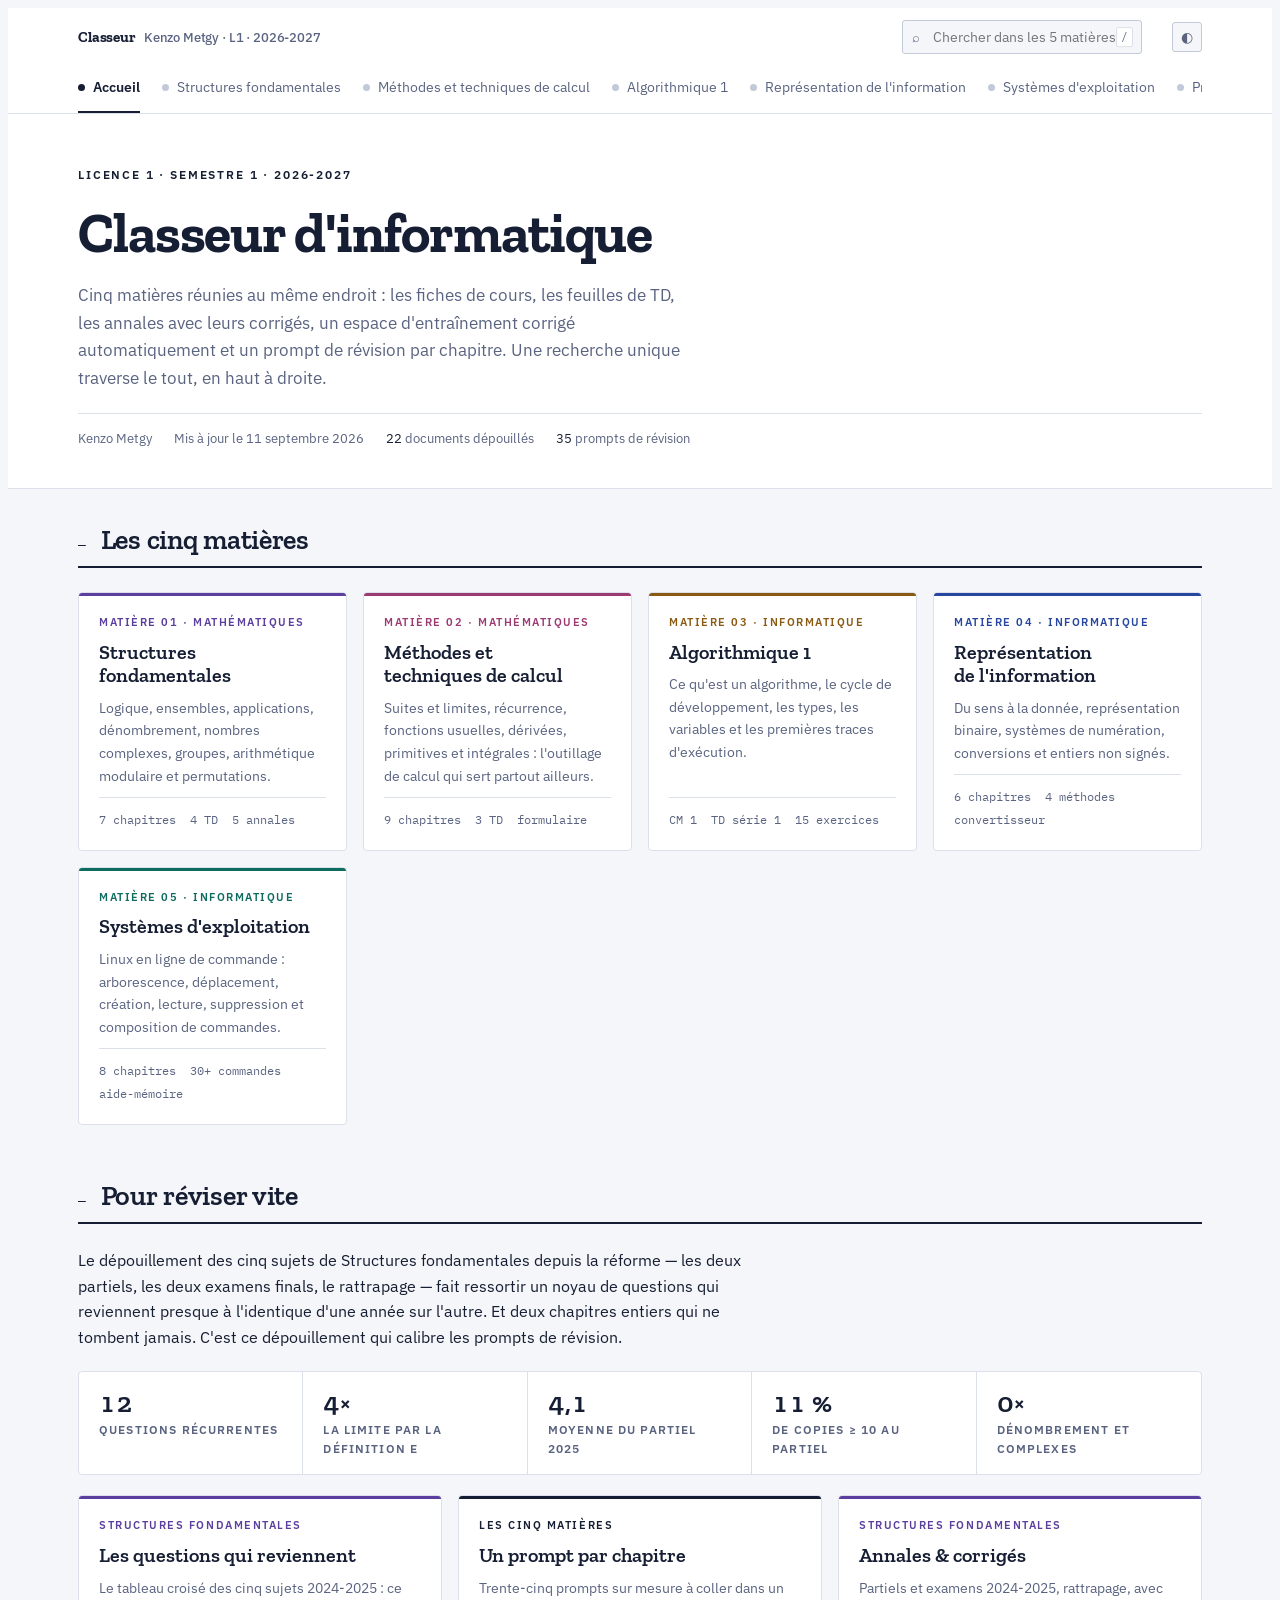
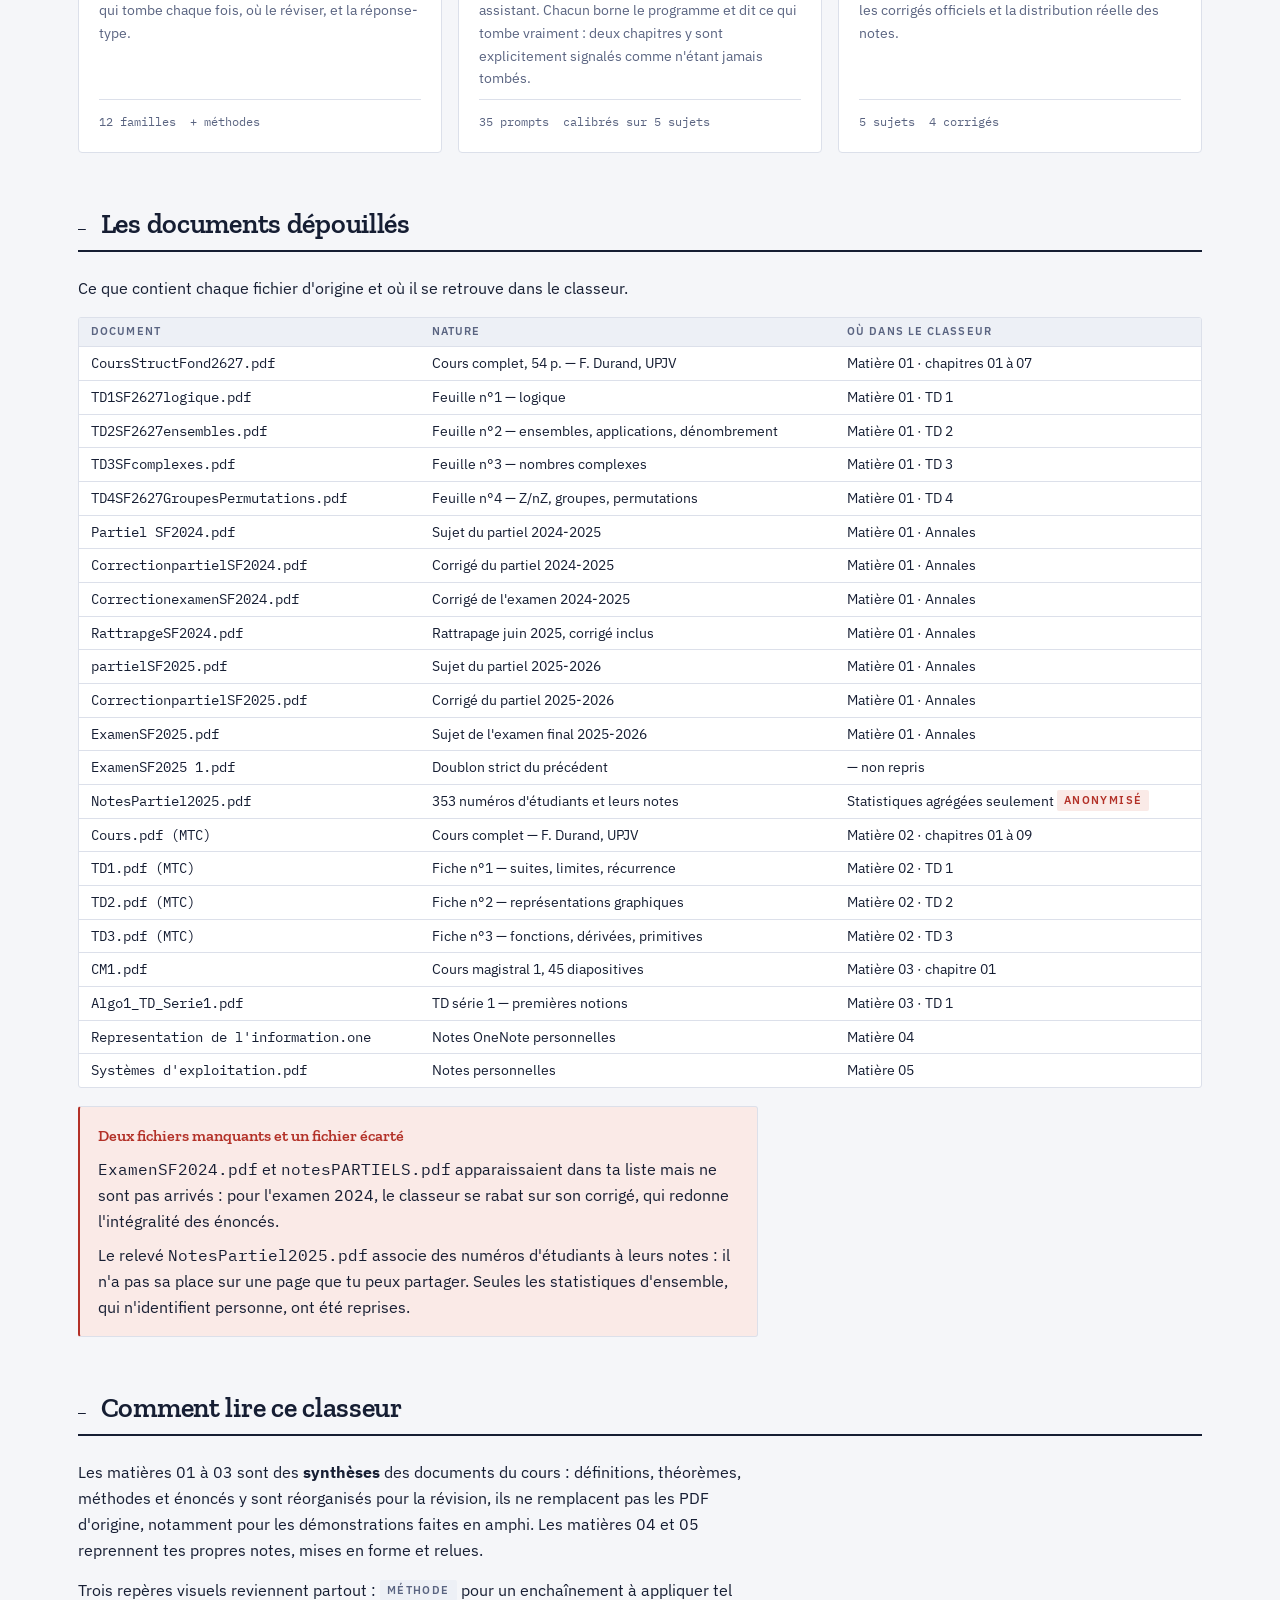
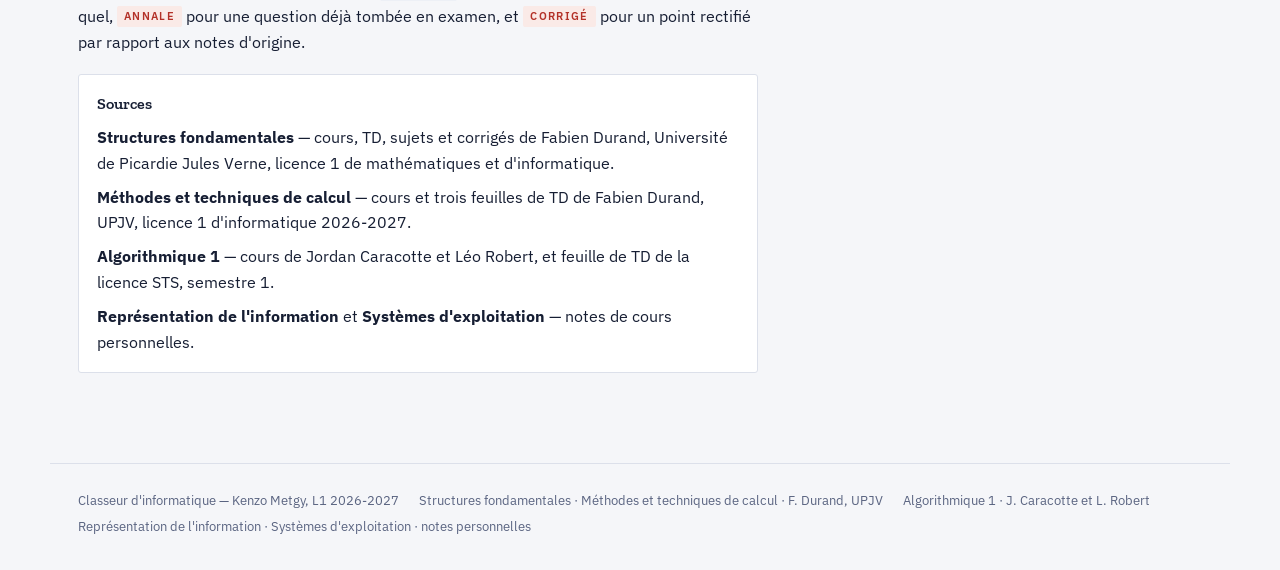
==== commit 45d6147c: "test" ====
--- a/index.html
+++ b/index.html
@@ -4,32 +4,57 @@
 <meta charset="utf-8">
 <meta name="viewport" content="width=device-width, initial-scale=1">
 <meta name="author" content="Kenzo Metgy">
-<meta name="description" content="Classeur L1 : structures fondamentales, methodes et techniques de calcul, algorithmique, representation de l'information, systemes d'exploitation.">
+<meta name="description" content="Classeur L1 : cinq matieres, fiches de cours, TD, annales, entrainement corrige et prompts de revision.">
 <meta name="theme-color" content="#F5F6F9" media="(prefers-color-scheme: light)">
 <meta name="theme-color" content="#111621" media="(prefers-color-scheme: dark)">
 <title>Classeur d'informatique</title>
 
+<link rel="icon" href="icon.svg" type="image/svg+xml">
 <link rel="manifest" href="manifest.webmanifest">
-<link rel="preconnect" href="https://fonts.googleapis.com">
-<link rel="preconnect" href="https://fonts.gstatic.com" crossorigin>
-<link rel="stylesheet" href="https://fonts.googleapis.com/css2?family=Zilla+Slab:wght@500;600;700&family=IBM+Plex+Sans:wght@400;500;600&family=IBM+Plex+Mono:wght@400;500;600&display=swap">
-
-<link data-trunk rel="css" href="style/tokens.css">
-<link data-trunk rel="css" href="style/base.css">
-<link data-trunk rel="css" href="style/components.css">
-<link data-trunk rel="css" href="style/subject-03.css">
-<link data-trunk rel="css" href="style/practice.css">
-<link data-trunk rel="css" href="style/prompts.css">
-<link data-trunk rel="css" href="style/print.css">
-
-<link data-trunk rel="copy-file" href="public/manifest.webmanifest">
-<link data-trunk rel="copy-file" href="public/sw.js">
-<link data-trunk rel="copy-file" href="public/icon.svg">
 
 <script>
 /* Applique le theme avant le premier rendu pour eviter le flash de couleurs. */
 (function(){try{var t=localStorage.getItem('classeur-theme');if(t==='light'||t==='dark')document.documentElement.setAttribute('data-theme',t);}catch(e){}})();
 </script>
+
+<link rel="stylesheet" href="assets/css/tokens.css">
+<link rel="stylesheet" href="assets/css/base.css">
+<link rel="stylesheet" href="assets/css/components.css">
+<link rel="stylesheet" href="assets/css/subject-03.css">
+<link rel="stylesheet" href="assets/css/practice.css">
+<link rel="stylesheet" href="assets/css/prompts.css">
+<link rel="stylesheet" href="assets/css/print.css">
+
+<!-- Les polices ne bloquent pas le premier rendu. -->
+<link rel="preconnect" href="https://fonts.googleapis.com">
+<link rel="preconnect" href="https://fonts.gstatic.com" crossorigin>
+<link rel="stylesheet" media="print" onload="this.media='all'"
+      href="https://fonts.googleapis.com/css2?family=Zilla+Slab:wght@500;600;700&family=IBM+Plex+Sans:wght@400;500;600&family=IBM+Plex+Mono:wght@400;500;600&display=swap">
+<noscript><link rel="stylesheet" href="https://fonts.googleapis.com/css2?family=Zilla+Slab:wght@500;600;700&family=IBM+Plex+Sans:wght@400;500;600&family=IBM+Plex+Mono:wght@400;500;600&display=swap"></noscript>
 </head>
-<body></body>
+<body>
+<div class="topbar"><div class="topbar-inner">
+<a href="index.html" class="brand">Classeur<span>Kenzo Metgy · L1 · 2026-2027</span></a>
+<nav class="tabs" aria-label="Matières"><a href="index.html" class="tab tab-home" aria-current="page"><span class="dot"></span>Accueil</a><a href="structures-fondamentales.html" class="tab tab-sf"><span class="dot"></span>Structures fondamentales</a><a href="methodes-calcul.html" class="tab tab-mtc"><span class="dot"></span>Méthodes et techniques de calcul</a><a href="algorithmique.html" class="tab tab-algo"><span class="dot"></span>Algorithmique 1</a><a href="information.html" class="tab tab-info"><span class="dot"></span>Représentation de l'information</a><a href="systemes.html" class="tab tab-os"><span class="dot"></span>Systèmes d'exploitation</a><a href="prompts.html" class="tab tab-prompt"><span class="dot"></span>Prompts</a><a href="entrainement.html" class="tab tab-train"><span class="dot"></span>Entraînement</a></nav>
+<div class="gsearch">
+<span class="icon" aria-hidden="true">⌕</span>
+<input id="gq" type="search" placeholder="Chercher dans les 5 matières…" autocomplete="off" spellcheck="false" aria-label="Chercher dans toutes les matières" aria-expanded="false" aria-controls="gres">
+<kbd>/</kbd>
+<div class="results" id="gres" role="listbox" hidden></div>
+</div>
+<button class="theme-btn" type="button" aria-label="Thème automatique" title="Thème automatique">◐</button>
+</div></div>
+
+<div class="course"><header class="hero"><div class="hero-inner"><div class="eyebrow">Licence 1 · Semestre 1 · 2026-2027</div><h1>Classeur d'informatique</h1><p class="lede">Cinq matières réunies au même endroit&nbsp;: les fiches de cours, les feuilles de TD, les annales avec leurs corrigés, un espace d'entraînement corrigé automatiquement et un prompt de révision par chapitre. Une recherche unique traverse le tout, en haut à droite.</p><div class="meta"><span>Kenzo Metgy</span><span>Mis à jour le 11 septembre 2026</span><span><span class="mono">22</span> documents dépouillés</span><span><span class="mono">35</span> prompts de révision</span></div></div></header><div class="shell wide"><main><section id="h-matieres"><div class="sec-head"><span class="num">—</span><h2>Les cinq matières</h2></div><div class="mat-grid"><a href="structures-fondamentales.html" class="mat-card c-sf"><span class="bar"></span><span class="in"><span class="k">Matière 01 · Mathématiques</span><h3>Structures fondamentales</h3><p>Logique, ensembles, applications, dénombrement, nombres complexes, groupes, arithmétique modulaire et permutations.</p><span class="facts"><span>7 chapitres</span><span>4 TD</span><span>5 annales</span></span></span></a><a href="methodes-calcul.html" class="mat-card c-mtc"><span class="bar"></span><span class="in"><span class="k">Matière 02 · Mathématiques</span><h3>Méthodes et techniques de calcul</h3><p>Suites et limites, récurrence, fonctions usuelles, dérivées, primitives et intégrales&nbsp;: l'outillage de calcul qui sert partout ailleurs.</p><span class="facts"><span>9 chapitres</span><span>3 TD</span><span>formulaire</span></span></span></a><a href="algorithmique.html" class="mat-card c-algo"><span class="bar"></span><span class="in"><span class="k">Matière 03 · Informatique</span><h3>Algorithmique 1</h3><p>Ce qu'est un algorithme, le cycle de développement, les types, les variables et les premières traces d'exécution.</p><span class="facts"><span>CM 1</span><span>TD série 1</span><span>15 exercices</span></span></span></a><a href="information.html" class="mat-card c-info"><span class="bar"></span><span class="in"><span class="k">Matière 04 · Informatique</span><h3>Représentation de l'information</h3><p>Du sens à la donnée, représentation binaire, systèmes de numération, conversions et entiers non signés.</p><span class="facts"><span>6 chapitres</span><span>4 méthodes</span><span>convertisseur</span></span></span></a><a href="systemes.html" class="mat-card c-os"><span class="bar"></span><span class="in"><span class="k">Matière 05 · Informatique</span><h3>Systèmes d'exploitation</h3><p>Linux en ligne de commande&nbsp;: arborescence, déplacement, création, lecture, suppression et composition de commandes.</p><span class="facts"><span>8 chapitres</span><span>30+ commandes</span><span>aide-mémoire</span></span></span></a></div></section><section id="h-revisions"><div class="sec-head"><span class="num">—</span><h2>Pour réviser vite</h2></div><div class="body" style="margin-bottom:20px"><p>Le dépouillement des cinq sujets de Structures fondamentales depuis la réforme — les deux partiels, les deux examens finals, le rattrapage — fait ressortir un noyau de questions qui reviennent presque à l'identique d'une année sur l'autre. Et deux chapitres entiers qui ne tombent jamais. C'est ce dépouillement qui calibre les prompts de révision.</p></div><div class="kpis" style="margin-bottom:20px"><div class="kpi"><span class="v">12</span><span class="k">questions récurrentes</span></div><div class="kpi"><span class="v">4×</span><span class="k">la limite par la définition ε</span></div><div class="kpi"><span class="v">4,1</span><span class="k">moyenne du partiel 2025</span></div><div class="kpi"><span class="v">11 %</span><span class="k">de copies ≥ 10 au partiel</span></div><div class="kpi"><span class="v">0×</span><span class="k">dénombrement et complexes</span></div></div><div class="mat-grid"><a href="structures-fondamentales.html#sf-recurrent" class="mat-card c-sf"><span class="bar"></span><span class="in"><span class="k">Structures fondamentales</span><h3>Les questions qui reviennent</h3><p>Le tableau croisé des cinq sujets 2024-2025&nbsp;: ce qui tombe chaque fois, où le réviser, et la réponse-type.</p><span class="facts"><span>12 familles</span><span>+ méthodes</span></span></span></a><a href="prompts.html" class="mat-card"><span class="bar"></span><span class="in"><span class="k">Les cinq matières</span><h3>Un prompt par chapitre</h3><p>Trente-cinq prompts sur mesure à coller dans un assistant. Chacun borne le programme et dit ce qui tombe vraiment&nbsp;: deux chapitres y sont explicitement signalés comme n'étant jamais tombés.</p><span class="facts"><span>35 prompts</span><span>calibrés sur 5 sujets</span></span></span></a><a href="structures-fondamentales.html#sf-annales" class="mat-card c-sf"><span class="bar"></span><span class="in"><span class="k">Structures fondamentales</span><h3>Annales &amp; corrigés</h3><p>Partiels et examens 2024-2025, rattrapage, avec les corrigés officiels et la distribution réelle des notes.</p><span class="facts"><span>5 sujets</span><span>4 corrigés</span></span></span></a></div></section><section id="h-docs"><div class="sec-head"><span class="num">—</span><h2>Les documents dépouillés</h2></div><div class="body" style="margin-bottom:16px"><p>Ce que contient chaque fichier d'origine et où il se retrouve dans le classeur.</p></div><div class="tw" style="max-width:none"><table class="compact"><thead><tr><th>Document</th><th>Nature</th><th>Où dans le classeur</th></tr></thead><tbody><tr><td class="mono">CoursStructFond2627.pdf</td><td>Cours complet, 54 p. — F. Durand, UPJV</td><td>Matière 01 · chapitres 01 à 07</td></tr><tr><td class="mono">TD1SF2627logique.pdf</td><td>Feuille n°1 — logique</td><td>Matière 01 · TD 1</td></tr><tr><td class="mono">TD2SF2627ensembles.pdf</td><td>Feuille n°2 — ensembles, applications, dénombrement</td><td>Matière 01 · TD 2</td></tr><tr><td class="mono">TD3SFcomplexes.pdf</td><td>Feuille n°3 — nombres complexes</td><td>Matière 01 · TD 3</td></tr><tr><td class="mono">TD4SF2627GroupesPermutations.pdf</td><td>Feuille n°4 — Z/nZ, groupes, permutations</td><td>Matière 01 · TD 4</td></tr><tr><td class="mono">Partiel SF2024.pdf</td><td>Sujet du partiel 2024-2025</td><td>Matière 01 · Annales</td></tr><tr><td class="mono">CorrectionpartielSF2024.pdf</td><td>Corrigé du partiel 2024-2025</td><td>Matière 01 · Annales</td></tr><tr><td class="mono">CorrectionexamenSF2024.pdf</td><td>Corrigé de l'examen 2024-2025</td><td>Matière 01 · Annales</td></tr><tr><td class="mono">RattrapgeSF2024.pdf</td><td>Rattrapage juin 2025, corrigé inclus</td><td>Matière 01 · Annales</td></tr><tr><td class="mono">partielSF2025.pdf</td><td>Sujet du partiel 2025-2026</td><td>Matière 01 · Annales</td></tr><tr><td class="mono">CorrectionpartielSF2025.pdf</td><td>Corrigé du partiel 2025-2026</td><td>Matière 01 · Annales</td></tr><tr><td class="mono">ExamenSF2025.pdf</td><td>Sujet de l'examen final 2025-2026</td><td>Matière 01 · Annales</td></tr><tr><td class="mono">ExamenSF2025 1.pdf</td><td>Doublon strict du précédent</td><td>— non repris</td></tr><tr><td class="mono">NotesPartiel2025.pdf</td><td>353 numéros d'étudiants et leurs notes</td><td>Statistiques agrégées seulement <span class="tag fix">anonymisé</span></td></tr><tr><td class="mono">Cours.pdf (MTC)</td><td>Cours complet — F. Durand, UPJV</td><td>Matière 02 · chapitres 01 à 09</td></tr><tr><td class="mono">TD1.pdf (MTC)</td><td>Fiche n°1 — suites, limites, récurrence</td><td>Matière 02 · TD 1</td></tr><tr><td class="mono">TD2.pdf (MTC)</td><td>Fiche n°2 — représentations graphiques</td><td>Matière 02 · TD 2</td></tr><tr><td class="mono">TD3.pdf (MTC)</td><td>Fiche n°3 — fonctions, dérivées, primitives</td><td>Matière 02 · TD 3</td></tr><tr><td class="mono">CM1.pdf</td><td>Cours magistral 1, 45 diapositives</td><td>Matière 03 · chapitre 01</td></tr><tr><td class="mono">Algo1_TD_Serie1.pdf</td><td>TD série 1 — premières notions</td><td>Matière 03 · TD 1</td></tr><tr><td class="mono">Representation de l'information.one</td><td>Notes OneNote personnelles</td><td>Matière 04</td></tr><tr><td class="mono">Systèmes d'exploitation.pdf</td><td>Notes personnelles</td><td>Matière 05</td></tr></tbody></table></div><div class="note warn" style="margin-top:18px"><span class="title">Deux fichiers manquants et un fichier écarté</span><p><span class="mono">ExamenSF2024.pdf</span> et <span class="mono">notesPARTIELS.pdf</span> apparaissaient dans ta liste mais ne sont pas arrivés&nbsp;: pour l'examen 2024, le classeur se rabat sur son corrigé, qui redonne l'intégralité des énoncés.</p><p>Le relevé <span class="mono">NotesPartiel2025.pdf</span> associe des numéros d'étudiants à leurs notes&nbsp;: il n'a pas sa place sur une page que tu peux partager. Seules les statistiques d'ensemble, qui n'identifient personne, ont été reprises.</p></div></section><section id="h-methode"><div class="sec-head"><span class="num">—</span><h2>Comment lire ce classeur</h2></div><div class="body"><p>Les matières 01 à 03 sont des <strong>synthèses</strong> des documents du cours&nbsp;: définitions, théorèmes, méthodes et énoncés y sont réorganisés pour la révision, ils ne remplacent pas les PDF d'origine, notamment pour les démonstrations faites en amphi. Les matières 04 et 05 reprennent tes propres notes, mises en forme et relues.</p><p>Trois repères visuels reviennent partout&nbsp;: <span class="tag">méthode</span> pour un enchaînement à appliquer tel quel, <span class="tag hot">annale</span> pour une question déjà tombée en examen, et <span class="tag fix">corrigé</span> pour un point rectifié par rapport aux notes d'origine.</p></div><div class="note" style="margin-top:18px"><span class="title">Sources</span><p><strong>Structures fondamentales</strong> — cours, TD, sujets et corrigés de Fabien Durand, Université de Picardie Jules Verne, licence 1 de mathématiques et d'informatique.</p><p><strong>Méthodes et techniques de calcul</strong> — cours et trois feuilles de TD de Fabien Durand, UPJV, licence 1 d'informatique 2026-2027.</p><p><strong>Algorithmique 1</strong> — cours de Jordan Caracotte et Léo Robert, et feuille de TD de la licence STS, semestre 1.</p><p><strong>Représentation de l'information</strong> et <strong>Systèmes d'exploitation</strong> — notes de cours personnelles.</p></div></section></main></div></div>
+
+<footer>
+<span>Classeur d'informatique — Kenzo Metgy, L1 2026-2027</span>
+<span>Structures fondamentales · Méthodes et techniques de calcul · F. Durand, UPJV</span>
+<span>Algorithmique 1 · J. Caracotte et L. Robert</span>
+<span>Représentation de l'information · Systèmes d'exploitation · notes personnelles</span>
+</footer>
+
+<script src="assets/js/app.js" defer></script>
+
+</body>
 </html>
--- a/assets/css/tokens.css
+++ b/assets/css/tokens.css
@@ -0,0 +1,62 @@
+/* ================= tokens ================= */
+:root{
+  --paper:#F5F6F9;
+  --surface:#FFFFFF;
+  --surface-2:#EDF0F6;
+  --ink:#161E33;
+  --ink-soft:#5A6481;
+  --rule:#DCE0EA;
+  --rule-strong:#C2C9D8;
+  --violet:#5B3E9E;  --violet-ink:#5B3E9E;  --violet-soft:#EBE6F8;
+  --ochre:#8A5A12;   --ochre-ink:#8A5A12;   --ochre-soft:#F6ECDC;
+  --blue:#26469F;    --blue-ink:#26469F;    --blue-soft:#E7ECFA;
+  --teal:#0E6B60;    --teal-ink:#0E6B60;    --teal-soft:#E0EFEC;
+  --rose:#9C3A72;    --rose-ink:#9C3A72;    --rose-soft:#F7E7F0;
+  --red:#B33128;     --red-soft:#FAEAE7;
+  --shadow:0 1px 2px rgba(22,30,51,.06), 0 8px 24px -16px rgba(22,30,51,.28);
+  --grid:rgba(38,70,159,.09);
+  --term-bg:#121A1D; --term-fg:#D5E2DE; --term-dim:#7B8C87;
+  --term-prompt:#5FCBA4; --term-out:#A9BDB8; --term-warn:#E8897C;
+  --accent:var(--ink); --accent-ink:var(--ink); --accent-soft:var(--surface-2);
+}
+@media (prefers-color-scheme: dark){
+  :root:not([data-theme="light"]){
+    --paper:#111621;
+    --surface:#171E2C;
+    --surface-2:#1D2536;
+    --ink:#E3E8F3;
+    --ink-soft:#98A2BA;
+    --rule:#2A3348;
+    --rule-strong:#3A4560;
+    --violet:#AF9AF0; --violet-ink:#BEACF5; --violet-soft:#241E3D;
+    --ochre:#D9A54A;  --ochre-ink:#E3B466;  --ochre-soft:#332715;
+    --blue:#8FA9F3;   --blue-ink:#A8BCF7;   --blue-soft:#1B2540;
+    --teal:#4EBFAF;   --teal-ink:#63CDBC;   --teal-soft:#14322F;
+    --rose:#E79BC6;   --rose-ink:#EDACD1;   --rose-soft:#331F2C;
+    --red:#E89184;    --red-soft:#33211F;
+    --shadow:0 1px 2px rgba(0,0,0,.4), 0 8px 24px -16px rgba(0,0,0,.8);
+    --grid:rgba(143,169,243,.12);
+  }
+}
+:root[data-theme="dark"]{
+  --paper:#111621;
+  --surface:#171E2C;
+  --surface-2:#1D2536;
+  --ink:#E3E8F3;
+  --ink-soft:#98A2BA;
+  --rule:#2A3348;
+  --rule-strong:#3A4560;
+  --violet:#AF9AF0; --violet-ink:#BEACF5; --violet-soft:#241E3D;
+  --ochre:#D9A54A;  --ochre-ink:#E3B466;  --ochre-soft:#332715;
+  --blue:#8FA9F3;   --blue-ink:#A8BCF7;   --blue-soft:#1B2540;
+  --teal:#4EBFAF;   --teal-ink:#63CDBC;   --teal-soft:#14322F;
+  --rose:#E79BC6;   --rose-ink:#EDACD1;   --rose-soft:#331F2C;
+  --red:#E89184;    --red-soft:#33211F;
+  --shadow:0 1px 2px rgba(0,0,0,.4), 0 8px 24px -16px rgba(0,0,0,.8);
+  --grid:rgba(143,169,243,.12);
+}
+.c-sf{--accent:var(--violet);--accent-ink:var(--violet-ink);--accent-soft:var(--violet-soft)}
+.c-algo{--accent:var(--ochre);--accent-ink:var(--ochre-ink);--accent-soft:var(--ochre-soft)}
+.c-info{--accent:var(--blue);--accent-ink:var(--blue-ink);--accent-soft:var(--blue-soft)}
+.c-os{--accent:var(--teal);--accent-ink:var(--teal-ink);--accent-soft:var(--teal-soft)}
+.c-mtc{--accent:var(--rose);--accent-ink:var(--rose-ink);--accent-soft:var(--rose-soft)}
--- a/assets/css/base.css
+++ b/assets/css/base.css
@@ -0,0 +1,133 @@
+*{box-sizing:border-box}
+body{
+  background:var(--paper);color:var(--ink);
+  font-family:"IBM Plex Sans","Segoe UI",Helvetica,Arial,sans-serif;
+  font-size:16px;line-height:1.62;-webkit-font-smoothing:antialiased;
+}
+h1,h2,h3,h4{font-family:"Zilla Slab",Georgia,serif;text-wrap:balance;margin:0;line-height:1.18}
+p{margin:0}
+a{color:var(--accent-ink)}
+code,.mono{font-family:"IBM Plex Mono",ui-monospace,Menlo,Consolas,monospace;font-variant-numeric:tabular-nums}
+
+/* ================= barre de navigation ================= */
+.topbar{position:sticky;top:0;z-index:30;background:var(--surface);border-bottom:1px solid var(--rule)}
+.topbar-inner{max-width:1180px;margin:0 auto;padding:12px 28px 0;display:flex;align-items:center;gap:14px 20px;flex-wrap:wrap}
+.brand{font-family:"Zilla Slab",serif;font-weight:700;font-size:15px;letter-spacing:-.01em;white-space:nowrap;background:none;border:0;padding:0;color:var(--ink);cursor:pointer}
+.brand span{color:var(--ink-soft);font-weight:500;font-family:"IBM Plex Sans",sans-serif;font-size:12.5px;margin-left:8px}
+.brand:focus-visible{outline:2px solid var(--ink);outline-offset:2px;border-radius:2px}
+@media (max-width:560px){.brand span{display:none}}
+.tabs{display:flex;gap:0;order:3;flex:0 0 100%;min-width:0;overflow-x:auto;scrollbar-width:none;margin-top:8px}
+.tabs::-webkit-scrollbar{display:none}
+.tab{appearance:none;border:0;background:none;cursor:pointer;font-family:"IBM Plex Sans",sans-serif;font-size:14px;color:var(--ink-soft);padding:0 0 12px;margin-right:22px;border-bottom:2px solid transparent;display:flex;align-items:center;gap:8px;white-space:nowrap}
+.tab .dot{width:7px;height:7px;border-radius:50%;background:var(--rule-strong)}
+.tab-home{--tabc:var(--ink)}
+.tab-sf{--tabc:var(--violet-ink)}
+.tab-algo{--tabc:var(--ochre-ink)}
+.tab-info{--tabc:var(--blue-ink)}
+.tab-os{--tabc:var(--teal-ink)}
+.tab-mtc{--tabc:var(--rose-ink)}
+.tab:hover{color:var(--ink)}
+.tab[aria-selected="true"]{color:var(--tabc);border-bottom-color:var(--tabc);font-weight:600}
+.tab[aria-selected="true"] .dot{background:var(--tabc)}
+.tab:focus-visible{outline:2px solid var(--ink);outline-offset:2px;border-radius:2px}
+
+
+.gsearch{position:relative;flex:0 0 auto;width:240px;margin-left:auto}
+@media (max-width:560px){.gsearch{flex:1 1 auto;width:auto;min-width:140px}}
+.gsearch input{width:100%;font-family:"IBM Plex Sans",sans-serif;font-size:13.5px;padding:7px 10px 7px 30px;border:1px solid var(--rule-strong);border-radius:3px;background:var(--paper);color:var(--ink)}
+.gsearch input:focus-visible{outline:2px solid var(--ink);outline-offset:-1px}
+.gsearch .icon{position:absolute;left:10px;top:50%;transform:translateY(-50%);color:var(--ink-soft);font-size:13px;pointer-events:none;line-height:1}
+.gsearch kbd{position:absolute;right:9px;top:50%;transform:translateY(-50%);font-family:"IBM Plex Mono",monospace;font-size:11px;color:var(--ink-soft);border:1px solid var(--rule);border-radius:2px;padding:0 4px;pointer-events:none}
+.results{position:absolute;top:calc(100% + 6px);right:0;width:min(460px,88vw);max-height:64vh;overflow:auto;background:var(--surface);border:1px solid var(--rule-strong);border-radius:4px;box-shadow:var(--shadow);padding:6px;z-index:40}
+.results button{display:grid;grid-template-columns:1fr auto;gap:12px;align-items:center;width:100%;text-align:left;background:none;border:0;cursor:pointer;padding:8px 10px;border-radius:3px;color:var(--ink);font-family:"IBM Plex Sans",sans-serif;font-size:14px}
+.results button:hover,.results button.on{background:var(--surface-2)}
+.results .lab .k{font-family:"IBM Plex Mono",monospace;font-size:13px}
+.results .lab .sub{display:block;font-size:12px;color:var(--ink-soft);margin-top:1px}
+.results .badge{font-size:10px;letter-spacing:.1em;text-transform:uppercase;font-weight:600;padding:2px 7px;border-radius:2px;white-space:nowrap}
+.badge.sf{background:var(--violet-soft);color:var(--violet-ink)}
+.badge.algo{background:var(--ochre-soft);color:var(--ochre-ink)}
+.badge.info{background:var(--blue-soft);color:var(--blue-ink)}
+.badge.os{background:var(--teal-soft);color:var(--teal-ink)}
+.badge.mtc{background:var(--rose-soft);color:var(--rose-ink)}
+.results .none{padding:12px 10px;font-size:13.5px;color:var(--ink-soft)}
+
+/* ================= masthead ================= */
+.masthead{border-bottom:1px solid var(--rule);background:var(--surface)}
+.c-info .masthead{background:repeating-linear-gradient(to right, var(--grid) 0 1px, transparent 1px 28px),repeating-linear-gradient(to bottom, var(--grid) 0 1px, transparent 1px 28px),var(--surface)}
+.masthead-inner{max-width:1180px;margin:0 auto;padding:40px 28px 32px;display:flex;flex-direction:column;gap:15px}
+.eyebrow{font-size:11.5px;letter-spacing:.16em;text-transform:uppercase;font-weight:600;color:var(--accent-ink)}
+.masthead h1{font-size:clamp(32px,5.5vw,54px);font-weight:700;letter-spacing:-.015em}
+.lede{max-width:62ch;color:var(--ink-soft);font-size:17px}
+.meta{display:flex;flex-wrap:wrap;gap:8px 22px;align-items:center;font-size:12.5px;color:var(--ink-soft);border-top:1px solid var(--rule);padding-top:14px;margin-top:4px}
+.meta .mono{color:var(--ink)}
+
+/* ================= shell ================= */
+.shell{max-width:1180px;margin:0 auto;padding:0 28px 90px;display:grid;grid-template-columns:246px minmax(0,1fr);gap:52px;align-items:start}
+@media (max-width:900px){.shell{grid-template-columns:1fr;gap:24px;padding-bottom:60px}}
+.shell.wide{grid-template-columns:minmax(0,1fr)}
+nav.toc{position:sticky;top:84px;padding:34px 0;max-height:calc(100vh - 84px);overflow:auto}
+@media (max-width:900px){nav.toc{position:static;max-height:none;padding:22px 0 0}}
+nav.toc .toc-label{font-size:11.5px;letter-spacing:.16em;text-transform:uppercase;font-weight:600;color:var(--ink-soft);margin:0 0 12px}
+nav.toc .toc-label + .toc-label,nav.toc ol + .toc-label{margin-top:22px;padding-top:16px;border-top:1px solid var(--rule)}
+nav.toc ol{list-style:none;margin:0;padding:0;display:flex;flex-direction:column;gap:2px}
+nav.toc a{display:grid;grid-template-columns:26px 1fr;gap:8px;align-items:baseline;text-decoration:none;color:var(--ink-soft);font-size:14px;padding:6px 8px 6px 12px;border-left:2px solid transparent;transition:color .15s,border-color .15s}
+nav.toc a .num{font-family:"IBM Plex Mono",monospace;font-size:11.5px;color:var(--rule-strong)}
+nav.toc a:hover{color:var(--ink)}
+nav.toc a.active{color:var(--accent-ink);border-left-color:var(--accent);font-weight:500}
+nav.toc a.active .num{color:var(--accent-ink)}
+nav.toc a:focus-visible{outline:2px solid var(--accent);outline-offset:2px;border-radius:2px}
+
+main{padding:34px 0 0;min-width:0}
+section{scroll-margin-top:104px}
+section + section{margin-top:54px}
+.sec-head{display:flex;align-items:baseline;gap:14px;border-bottom:2px solid var(--ink);padding-bottom:10px;margin-bottom:24px;flex-wrap:wrap}
+.sec-head .num{font-family:"IBM Plex Mono",monospace;font-size:13px;color:var(--accent-ink);font-weight:500;letter-spacing:.05em}
+.sec-head h2{font-size:clamp(21px,3.2vw,28px);font-weight:600;letter-spacing:-.01em}
+h3{font-size:19px;font-weight:600;margin:32px 0 12px}
+h4{font-size:15.5px;font-weight:600;margin:22px 0 8px;font-family:"IBM Plex Sans",sans-serif}
+.body{display:flex;flex-direction:column;gap:14px;max-width:68ch}
+.body p{max-width:68ch}
+@keyframes flash{from{background:var(--accent-soft)}to{background:transparent}}
+.flash{animation:flash 1.4s ease-out}
+@media (prefers-reduced-motion:reduce){.flash{animation:none}}
+
+/* ================= accueil ================= */
+.hero{border-bottom:1px solid var(--rule);background:var(--surface)}
+.hero-inner{max-width:1180px;margin:0 auto;padding:52px 28px 40px;display:flex;flex-direction:column;gap:16px}
+.hero h1{font-size:clamp(34px,6vw,56px);font-weight:700;letter-spacing:-.02em}
+.mat-grid{display:grid;grid-template-columns:repeat(auto-fit,minmax(250px,1fr));gap:16px}
+.mat-card{text-align:left;background:var(--surface);border:1px solid var(--rule);border-radius:4px;padding:0;cursor:pointer;display:flex;flex-direction:column;overflow:hidden;font-family:inherit;color:var(--ink);transition:border-color .15s,transform .15s}
+.mat-card:hover{border-color:var(--rule-strong)}
+.mat-card:focus-visible{outline:2px solid var(--accent);outline-offset:2px}
+.mat-card .bar{height:3px;background:var(--accent)}
+.mat-card .in{padding:18px 20px 20px;display:flex;flex-direction:column;gap:9px;height:100%}
+.mat-card .k{font-size:11px;letter-spacing:.14em;text-transform:uppercase;font-weight:600;color:var(--accent-ink)}
+.mat-card h3{font-family:"Zilla Slab",serif;font-size:20px;margin:0;font-weight:600}
+.mat-card p{font-size:14px;color:var(--ink-soft)}
+.mat-card .facts{margin-top:auto;padding-top:12px;border-top:1px solid var(--rule);display:flex;flex-wrap:wrap;gap:4px 14px;font-size:12px;color:var(--ink-soft);font-family:"IBM Plex Mono",monospace}
+.kpis{display:grid;grid-template-columns:repeat(auto-fit,minmax(150px,1fr));gap:0;border:1px solid var(--rule);border-radius:4px;background:var(--surface);overflow:hidden}
+.kpi{padding:16px 20px;border-right:1px solid var(--rule);display:flex;flex-direction:column;gap:2px}
+.kpi:last-child{border-right:none}
+.kpi .v{font-family:"Zilla Slab",serif;font-size:28px;font-weight:600;line-height:1.1;font-variant-numeric:tabular-nums}
+.kpi .k{font-size:11.5px;letter-spacing:.1em;text-transform:uppercase;color:var(--ink-soft);font-weight:600}
+
+/* ================= onglet actif (routing) ================= */
+/* Les onglets sont des liens : l'etat courant passe par aria-current. */
+.topbar-inner > .brand{text-decoration:none;display:inline-block}
+.tab{text-decoration:none}
+.tab[aria-current="page"]{color:var(--tabc);border-bottom-color:var(--tabc);font-weight:600}
+.tab[aria-current="page"] .dot{background:var(--tabc)}
+
+/* ================= bouton de theme ================= */
+.theme-btn{
+  flex:0 0 auto;margin-left:10px;align-self:center;
+  width:30px;height:30px;display:flex;align-items:center;justify-content:center;
+  border:1px solid var(--rule-strong);border-radius:3px;background:var(--paper);
+  color:var(--ink-soft);font-size:14px;line-height:1;cursor:pointer;
+}
+.theme-btn:hover{color:var(--ink);border-color:var(--ink-soft)}
+.theme-btn:focus-visible{outline:2px solid var(--ink);outline-offset:2px}
+
+/* ================= cartes de l'accueil en liens ================= */
+a.mat-card{text-decoration:none;color:var(--ink)}
+a.mat-card h3{color:var(--ink)}
--- a/assets/css/components.css
+++ b/assets/css/components.css
@@ -0,0 +1,108 @@
+/* ================= histogramme ================= */
+.hist{display:flex;flex-direction:column;gap:3px;max-width:64ch}
+.hist .row{display:grid;grid-template-columns:64px minmax(0,1fr) 42px;gap:10px;align-items:center;font-size:13px}
+.hist .lab{font-family:"IBM Plex Mono",monospace;font-size:12px;color:var(--ink-soft);text-align:right;font-variant-numeric:tabular-nums}
+.hist .track{background:var(--surface-2);border-radius:2px;height:17px;position:relative;overflow:hidden}
+.hist .bar{display:block;height:100%;background:var(--violet);border-radius:0 3px 3px 0;min-width:2px}
+.hist .n{font-family:"IBM Plex Mono",monospace;font-size:12.5px;color:var(--ink);font-variant-numeric:tabular-nums}
+.hist .cut{display:grid;grid-template-columns:64px minmax(0,1fr) 42px;gap:10px;align-items:center;margin:5px 0}
+.hist .cut .line{border-top:1px dashed var(--red);position:relative}
+.hist .cut .tagline{font-size:11px;color:var(--red);font-weight:600;letter-spacing:.06em;text-transform:uppercase;grid-column:1;text-align:right}
+
+/* ================= définitions / encadrés ================= */
+.def{border-left:2px solid var(--accent);padding:2px 0 2px 16px;max-width:68ch}
+.def dt{font-family:"Zilla Slab",serif;font-weight:600;font-size:17px;color:var(--accent-ink)}
+.def dd{margin:2px 0 0}
+.deflist{display:flex;flex-direction:column;gap:18px;margin:0}
+.note{background:var(--surface);border:1px solid var(--rule);border-radius:3px;padding:16px 18px;max-width:68ch;display:flex;flex-direction:column;gap:8px}
+.note.plan{background:var(--accent-soft);border-color:transparent}
+.note.plan ol{margin:0;padding-left:20px;display:flex;flex-direction:column;gap:4px}
+.note.warn{border-left:2px solid var(--red);background:var(--red-soft)}
+.note.method{border-left:2px solid var(--accent)}
+.note .title{font-family:"Zilla Slab",serif;font-weight:600;font-size:16px}
+.note.warn .title{color:var(--red)}
+.note.method .title{color:var(--accent-ink)}
+.note ul{margin:0;padding-left:20px;display:flex;flex-direction:column;gap:5px}
+.tag{display:inline-block;font-size:10.5px;letter-spacing:.13em;text-transform:uppercase;font-weight:600;padding:2px 7px;border-radius:2px;background:var(--surface-2);color:var(--ink-soft);vertical-align:2px}
+.tag.fix{background:var(--red-soft);color:var(--red)}
+.tag.add{background:var(--accent-soft);color:var(--accent-ink)}
+.tag.hot{background:var(--red-soft);color:var(--red)}
+
+/* ================= formules ================= */
+.f{display:block;font-family:"IBM Plex Mono",monospace;font-size:14.5px;background:var(--surface);border:1px solid var(--rule);border-radius:3px;padding:12px 16px;max-width:68ch;overflow-x:auto;line-height:1.8;white-space:pre-wrap}
+.f.center{text-align:center}
+.fi{font-family:"IBM Plex Mono",monospace;font-size:.94em;background:var(--surface-2);padding:1px 5px;border-radius:2px}
+
+/* ================= exemples ================= */
+.ex{border:1px solid var(--rule);border-radius:3px;background:var(--surface);box-shadow:var(--shadow);overflow:hidden;max-width:68ch}
+.ex-head{font-size:11.5px;letter-spacing:.13em;text-transform:uppercase;font-weight:600;color:var(--ink-soft);padding:10px 18px;border-bottom:1px solid var(--rule);background:var(--surface-2);display:flex;justify-content:space-between;gap:12px;align-items:center}
+.ex-body{padding:16px 18px;overflow-x:auto}
+.ex-body .mono{font-size:14px;white-space:pre;display:block;line-height:1.85}
+.ex-body p + p{margin-top:10px}
+.res{color:var(--accent-ink);font-weight:600}
+.bad{color:var(--red);font-weight:600}
+
+/* ================= étapes ================= */
+ol.steps{counter-reset:s;list-style:none;margin:0;padding:0;display:flex;flex-direction:column;gap:10px;max-width:68ch}
+ol.steps li{counter-increment:s;display:grid;grid-template-columns:24px 1fr;gap:12px;align-items:baseline}
+ol.steps li::before{content:counter(s);font-family:"IBM Plex Mono",monospace;font-size:11.5px;font-weight:600;color:var(--accent-ink);background:var(--accent-soft);border-radius:2px;text-align:center;padding:2px 0}
+
+/* ================= tableaux ================= */
+.tw{overflow-x:auto;max-width:100%;border:1px solid var(--rule);border-radius:3px;background:var(--surface)}
+table{border-collapse:collapse;width:100%;font-size:14px}
+th,td{padding:7px 14px;text-align:left;border-bottom:1px solid var(--rule);vertical-align:top}
+thead th{font-size:11px;letter-spacing:.1em;text-transform:uppercase;color:var(--ink-soft);font-weight:600;background:var(--surface-2);white-space:nowrap}
+tbody tr:last-child td{border-bottom:none}
+td.mono,th.mono{font-variant-numeric:tabular-nums}
+.compact td,.compact th{padding:5px 12px}
+table.truth td,table.truth th{text-align:center;font-family:"IBM Plex Mono",monospace}
+table.truth td:first-child,table.truth th:first-child{text-align:left}
+
+/* ================= TD / annales ================= */
+.docmeta{display:flex;flex-wrap:wrap;gap:6px 10px;margin-bottom:18px}
+.pill{font-size:11.5px;font-weight:600;letter-spacing:.04em;padding:3px 9px;border-radius:999px;background:var(--surface-2);color:var(--ink-soft);white-space:nowrap}
+.pill.on{background:var(--accent-soft);color:var(--accent-ink)}
+.exos{display:flex;flex-direction:column;max-width:68ch;border-top:1px solid var(--rule)}
+.exo{display:grid;grid-template-columns:46px 1fr;gap:14px;padding:12px 0;border-bottom:1px solid var(--rule)}
+.exo .n{font-family:"IBM Plex Mono",monospace;font-size:12.5px;color:var(--accent-ink);font-weight:600;padding-top:2px}
+.exo .c{display:flex;flex-direction:column;gap:7px;min-width:0}
+.exo .t{font-weight:500}
+.exo .sub{font-size:14px;color:var(--ink-soft)}
+.exo .mono{font-size:13.5px}
+@media (max-width:620px){.exo{grid-template-columns:1fr;gap:4px}}
+.annales{display:grid;grid-template-columns:repeat(auto-fit,minmax(250px,1fr));gap:14px}
+.an{border:1px solid var(--rule);border-radius:3px;background:var(--surface);padding:16px 18px;display:flex;flex-direction:column;gap:8px}
+.an h4{font-family:"Zilla Slab",serif;font-size:17px;margin:0}
+.an .y{font-family:"IBM Plex Mono",monospace;font-size:12px;color:var(--accent-ink);font-weight:600}
+.an ul{margin:0;padding-left:18px;font-size:13.5px;color:var(--ink-soft);display:flex;flex-direction:column;gap:3px}
+.an .foot{margin-top:auto;padding-top:10px;border-top:1px dashed var(--rule);font-size:12px;color:var(--ink-soft)}
+
+/* ================= commandes (matière 04) ================= */
+.cmds{display:flex;flex-direction:column;max-width:68ch;border-top:1px solid var(--rule)}
+.cmd{display:grid;grid-template-columns:minmax(140px,190px) 1fr;gap:18px;padding:11px 0;border-bottom:1px solid var(--rule);align-items:baseline}
+@media (max-width:620px){.cmd{grid-template-columns:1fr;gap:4px}}
+.cmd .c{font-family:"IBM Plex Mono",monospace;font-size:13.5px;font-weight:500;color:var(--accent-ink);word-break:break-word}
+.cmd .d{font-size:15px}
+.cmd .d em{color:var(--ink-soft);font-style:normal}
+.cmd.danger .c{color:var(--red)}
+.term{background:var(--term-bg);border-radius:4px;overflow:hidden;max-width:68ch;box-shadow:var(--shadow);border:1px solid rgba(255,255,255,.06)}
+.term-bar{display:flex;align-items:center;gap:7px;padding:9px 14px;border-bottom:1px solid rgba(255,255,255,.08)}
+.term-bar .dot{width:9px;height:9px;border-radius:50%;background:#3A4A4E}
+.term-bar .t{margin-left:8px;font-family:"IBM Plex Mono",monospace;font-size:11px;color:var(--term-dim);letter-spacing:.04em}
+.term pre{margin:0;padding:16px;overflow-x:auto;font-family:"IBM Plex Mono",monospace;font-size:13px;line-height:1.75;color:var(--term-out)}
+.term .p{color:var(--term-prompt)}
+.term .cm{color:var(--term-fg);font-weight:500}
+.term .hash{color:var(--term-dim)}
+.term .w{color:var(--term-warn)}
+.tree{background:var(--surface);border:1px solid var(--rule);border-radius:3px;padding:16px 18px;max-width:68ch;overflow-x:auto}
+.tree pre{margin:0;font-family:"IBM Plex Mono",monospace;font-size:13px;line-height:1.8;color:var(--ink)}
+.tree .root{color:var(--accent-ink);font-weight:700}
+.tree .cmt{color:var(--ink-soft)}
+.search{display:flex;flex-direction:column;gap:6px;max-width:340px;margin-bottom:16px}
+.search label{font-size:11px;letter-spacing:.12em;text-transform:uppercase;font-weight:600;color:var(--ink-soft)}
+.search input{font-family:"IBM Plex Mono",monospace;font-size:14px;padding:9px 11px;border:1px solid var(--rule-strong);border-radius:2px;background:var(--surface);color:var(--ink)}
+.search input:focus-visible{outline:2px solid var(--accent);outline-offset:1px}
+#recap tbody td:first-child{font-family:"IBM Plex Mono",monospace;font-size:13.5px;white-space:nowrap;color:var(--accent-ink)}
+#recap tbody tr[data-danger] td:first-child{color:var(--red)}
+.cat{font-size:11px;letter-spacing:.08em;text-transform:uppercase;color:var(--ink-soft);white-space:nowrap}
+.empty{padding:16px;font-size:14px;color:var(--ink-soft)}
--- a/assets/css/subject-03.css
+++ b/assets/css/subject-03.css
@@ -0,0 +1,35 @@
+/* ================= matière 03 ================= */
+.bases{display:grid;grid-template-columns:repeat(auto-fit,minmax(210px,1fr));gap:14px}
+.base-card{border:1px solid var(--rule);border-radius:3px;background:var(--surface);padding:16px 18px;display:flex;flex-direction:column;gap:8px}
+.base-card h4{margin:0;font-family:"Zilla Slab",serif;font-size:17px}
+.base-card .b{font-family:"IBM Plex Mono",monospace;font-size:12px;color:var(--accent-ink);font-weight:600}
+.base-card .set{font-family:"IBM Plex Mono",monospace;font-size:12.5px;color:var(--ink-soft);word-break:break-word}
+.base-card .ext{font-family:"IBM Plex Mono",monospace;font-size:12.5px;border-top:1px dashed var(--rule);padding-top:8px;margin-top:auto}
+.strip{display:flex;gap:4px;overflow-x:auto;padding:4px 0 2px}
+.bitcell{min-width:60px;flex:1;text-align:center;border:1px solid var(--rule);border-radius:2px;background:var(--surface);padding:8px 4px;display:flex;flex-direction:column;gap:3px}
+.bitcell .w{font-family:"IBM Plex Mono",monospace;font-size:11px;color:var(--ink-soft)}
+.bitcell .b{font-family:"IBM Plex Mono",monospace;font-size:22px;font-weight:600;line-height:1.1}
+.bitcell .v{font-family:"IBM Plex Mono",monospace;font-size:11.5px;color:var(--accent-ink);font-variant-numeric:tabular-nums}
+.bitcell.off{background:var(--surface-2)}
+.bitcell.off .b,.bitcell.off .v{color:var(--ink-soft);font-weight:400}
+.strip-legend{display:flex;justify-content:space-between;font-size:11.5px;color:var(--ink-soft);margin-top:6px;gap:12px}
+.conv{border:1px solid var(--rule-strong);border-radius:3px;background:var(--surface);padding:18px;display:flex;flex-direction:column;gap:14px;max-width:68ch}
+.conv-row{display:flex;flex-wrap:wrap;gap:10px;align-items:flex-end}
+.field{display:flex;flex-direction:column;gap:5px}
+.field label{font-size:11px;letter-spacing:.12em;text-transform:uppercase;font-weight:600;color:var(--ink-soft)}
+.conv input,.conv select{font-family:"IBM Plex Mono",monospace;font-size:15px;padding:8px 10px;border:1px solid var(--rule-strong);border-radius:2px;background:var(--paper);color:var(--ink)}
+.conv input{width:200px}
+.conv input:focus-visible,.conv select:focus-visible{outline:2px solid var(--accent);outline-offset:1px}
+.out{display:grid;grid-template-columns:repeat(auto-fit,minmax(130px,1fr));gap:10px}
+.out div{border-top:2px solid var(--rule);padding-top:8px;display:flex;flex-direction:column;gap:2px}
+.out .k{font-size:11px;letter-spacing:.1em;text-transform:uppercase;color:var(--ink-soft);font-weight:600}
+.out .v{font-family:"IBM Plex Mono",monospace;font-size:17px;font-weight:500;word-break:break-all}
+.conv .msg{font-size:13px;color:var(--ink-soft);min-height:1.4em}
+.conv .msg.warn{color:var(--red)}
+.quotes{display:flex;flex-direction:column;gap:18px;max-width:68ch}
+blockquote{margin:0;padding:0 0 0 20px;border-left:2px solid var(--red);font-family:"Zilla Slab",serif;font-size:19px;line-height:1.45}
+blockquote .gloss{display:block;font-family:"IBM Plex Sans",sans-serif;font-size:13.5px;color:var(--ink-soft);margin-top:8px;line-height:1.6}
+
+footer{max-width:1180px;margin:0 auto;padding:26px 28px;border-top:1px solid var(--rule);font-size:12.5px;color:var(--ink-soft);display:flex;flex-wrap:wrap;gap:6px 20px}
+sup.fix{color:var(--red);font-family:"IBM Plex Mono",monospace;font-size:11px;font-weight:600}
+@media (prefers-reduced-motion:reduce){*{transition:none!important}}
--- a/assets/css/practice.css
+++ b/assets/css/practice.css
@@ -0,0 +1,100 @@
+/* ================= entraînement ================= */
+.tab-train{--tabc:var(--ink)}
+
+.qz{display:grid;grid-template-columns:250px minmax(0,1fr);gap:40px;align-items:start}
+@media (max-width:900px){.qz{grid-template-columns:minmax(0,1fr);gap:24px}}
+.qz-side{display:flex;flex-direction:column;gap:24px}
+@media (max-width:900px){.qz-side{order:2}}
+.qz-block{display:flex;flex-direction:column;gap:8px}
+.qz-label{font-size:11.5px;letter-spacing:.16em;text-transform:uppercase;font-weight:600;color:var(--ink-soft)}
+
+.qz-chips{display:flex;flex-direction:column;gap:4px}
+.qz-chip{display:flex;justify-content:space-between;align-items:baseline;gap:10px;text-align:left;font-family:inherit;font-size:13.5px;color:var(--ink-soft);background:none;border:0;border-left:2px solid transparent;padding:6px 8px 6px 12px;cursor:pointer}
+.qz-chip:hover{color:var(--ink)}
+.qz-chip[aria-pressed="true"]{color:var(--accent-ink);border-left-color:var(--accent);font-weight:600}
+.qz-chip:focus-visible{outline:2px solid var(--accent);outline-offset:2px}
+.qz-rate{font-family:"IBM Plex Mono",monospace;font-size:11.5px;color:var(--ink-soft);font-weight:400;white-space:nowrap}
+@media (max-width:900px){.qz-chips{flex-direction:row;flex-wrap:wrap}.qz-chip{border:1px solid var(--rule);border-radius:999px;padding:4px 12px}.qz-chip[aria-pressed="true"]{border-color:var(--accent);background:var(--accent-soft)}}
+
+.qz-seg{display:inline-flex;border:1px solid var(--rule-strong);border-radius:3px;overflow:hidden;align-self:flex-start}
+.qz-seg button{font-family:"IBM Plex Mono",monospace;font-size:13px;padding:6px 14px;background:var(--surface);color:var(--ink-soft);border:0;border-right:1px solid var(--rule);cursor:pointer}
+.qz-seg button:last-child{border-right:0}
+.qz-seg button[aria-pressed="true"]{background:var(--accent-soft);color:var(--accent-ink);font-weight:600}
+.qz-seg button:focus-visible{outline:2px solid var(--accent);outline-offset:-2px}
+
+.qz-total{font-size:13.5px;color:var(--ink-soft)}
+.qz-weak{display:flex;flex-direction:column;gap:2px;text-align:left;font-family:inherit;font-size:13.5px;color:var(--ink);background:var(--red-soft);border:0;border-left:2px solid var(--red);border-radius:0 3px 3px 0;padding:9px 12px;cursor:pointer}
+.qz-weak .k{font-size:10.5px;letter-spacing:.13em;text-transform:uppercase;font-weight:600;color:var(--red)}
+.qz-weak .go{font-size:12.5px;color:var(--accent-ink);font-weight:500}
+.qz-weak:focus-visible{outline:2px solid var(--red);outline-offset:2px}
+.qz-stats{list-style:none;margin:0;padding:0;display:flex;flex-direction:column;gap:6px}
+.qz-stats li{display:grid;grid-template-columns:minmax(0,1fr) 54px 44px;gap:8px;align-items:center;font-size:12.5px}
+.qz-stats .lab{color:var(--ink-soft);overflow:hidden;text-overflow:ellipsis;white-space:nowrap}
+.qz-stats .track{height:6px;background:var(--surface-2);border-radius:3px;overflow:hidden}
+.qz-stats .fill{display:block;height:100%;background:var(--accent);border-radius:3px}
+.qz-stats .n{font-family:"IBM Plex Mono",monospace;font-size:11.5px;color:var(--ink-soft);text-align:right;font-variant-numeric:tabular-nums}
+.qz-reset{align-self:flex-start;font-family:inherit;font-size:12px;color:var(--ink-soft);background:none;border:0;padding:0;text-decoration:underline;text-underline-offset:2px;cursor:pointer}
+.qz-reset:hover{color:var(--red)}
+
+.qz-main{display:flex;flex-direction:column;gap:14px;min-width:0;max-width:72ch}
+.qz-bar{list-style:none;margin:0;padding:0;display:flex;gap:3px}
+.qz-bar li{flex:1;height:5px;border-radius:2px;background:var(--rule)}
+.qz-bar li.ok{background:var(--teal)}
+.qz-bar li.ko{background:var(--red)}
+.qz-bar li.now{background:var(--ink-soft)}
+
+.qz-card{border:1px solid var(--rule);border-radius:4px;background:var(--surface);box-shadow:var(--shadow);overflow:hidden}
+.qz-head{display:flex;justify-content:space-between;align-items:center;gap:12px;padding:10px 18px;border-bottom:1px solid var(--rule);background:var(--surface-2);font-size:11.5px;letter-spacing:.13em;text-transform:uppercase;font-weight:600;color:var(--ink-soft)}
+.qz-head .badge{font-size:10px;letter-spacing:.1em;padding:2px 7px;border-radius:2px;white-space:nowrap;overflow:hidden;text-overflow:ellipsis;max-width:60%}
+.qz-body{padding:18px 20px 20px;display:flex;flex-direction:column;gap:14px}
+.qz-prompt{font-size:17px;font-weight:500;line-height:1.5}
+.qz-code{margin:0;font-family:"IBM Plex Mono",monospace;font-size:13.5px;line-height:1.7;background:var(--paper);border:1px solid var(--rule);border-radius:3px;padding:10px 14px;overflow-x:auto;white-space:pre;color:var(--ink)}
+
+.qz-options{display:flex;flex-direction:column;gap:8px}
+.qz-opt{display:grid;grid-template-columns:26px minmax(0,1fr);gap:12px;align-items:baseline;text-align:left;font-family:inherit;font-size:15px;color:var(--ink);background:var(--surface);border:1px solid var(--rule-strong);border-radius:3px;padding:10px 14px;cursor:pointer;transition:border-color .12s,background .12s}
+.qz-opt:hover:not(:disabled){border-color:var(--accent)}
+.qz-opt:focus-visible{outline:2px solid var(--accent);outline-offset:1px}
+.qz-opt.picked{border-color:var(--accent)}
+.qz-opt.right{border-color:var(--teal);background:var(--teal-soft)}
+.qz-opt.wrong{border-color:var(--red);background:var(--red-soft)}
+.qz-opt:disabled{cursor:default}
+.qz-opt:disabled:not(.right):not(.wrong){opacity:.55}
+.qz-key{font-family:"IBM Plex Mono",monospace;font-size:11.5px;font-weight:600;color:var(--accent-ink);background:var(--accent-soft);border-radius:2px;text-align:center;padding:1px 0}
+.qz-opt-text{white-space:pre-line;overflow-wrap:anywhere}
+
+.qz-form{display:flex;flex-wrap:wrap;gap:8px}
+.qz-input{flex:1 1 220px;min-width:0;font-family:"IBM Plex Mono",monospace;font-size:15px;padding:9px 11px;border:1px solid var(--rule-strong);border-radius:3px;background:var(--paper);color:var(--ink)}
+.qz-input:focus-visible{outline:2px solid var(--accent);outline-offset:1px}
+.qz-input:disabled{opacity:.8}
+
+.btn{font-family:inherit;font-size:14px;font-weight:500;padding:8px 14px;border:1px solid var(--rule-strong);border-radius:3px;background:var(--surface);color:var(--ink);cursor:pointer;display:inline-flex;align-items:center;gap:8px}
+.btn:hover:not(:disabled){border-color:var(--ink-soft)}
+.btn.primary{background:var(--accent-ink);border-color:var(--accent-ink);color:var(--surface)}
+.btn.primary:hover:not(:disabled){opacity:.9}
+.btn:disabled{opacity:.45;cursor:default}
+.btn:focus-visible{outline:2px solid var(--accent);outline-offset:2px}
+.btn kbd{font-family:"IBM Plex Mono",monospace;font-size:10.5px;border:1px solid currentColor;border-radius:2px;padding:0 4px;opacity:.65}
+.qz-actions{display:flex;flex-wrap:wrap;gap:8px}
+
+.qz-back{background:var(--accent-soft);border-radius:3px;padding:14px 16px;white-space:pre-line;line-height:1.6}
+
+.qz-feedback{display:flex;flex-direction:column;gap:6px;border-left:3px solid var(--rule-strong);background:var(--surface-2);border-radius:0 3px 3px 0;padding:12px 16px}
+.qz-feedback.ok{border-left-color:var(--teal);background:var(--teal-soft)}
+.qz-feedback.ko{border-left-color:var(--red);background:var(--red-soft)}
+.qz-verdict{font-weight:600}
+.qz-feedback.ok .qz-verdict{color:var(--teal-ink)}
+.qz-feedback.ko .qz-verdict{color:var(--red)}
+.qz-expected .mono{font-weight:600;white-space:pre-line}
+.qz-explain{font-size:14.5px;white-space:pre-line}
+.qz-link{font-size:13.5px;color:var(--accent-ink);align-self:flex-start}
+
+.qz-summary{display:flex;flex-direction:column;gap:16px}
+.qz-summary h3{margin:8px 0 0}
+.qz-message{font-size:15.5px}
+.qz-miss{margin:0;padding-left:22px;display:flex;flex-direction:column;gap:10px}
+.qz-miss li{padding:4px 0 10px;border-bottom:1px solid var(--rule);display:flex;flex-direction:column;gap:6px}
+.qz-miss-q{font-weight:500}
+.qz-miss-a{font-size:14px;color:var(--ink-soft)}
+.qz-miss-a .mono{color:var(--ink);white-space:pre-line}
+
+kbd{font-family:"IBM Plex Mono",monospace;font-size:.85em;border:1px solid var(--rule-strong);border-radius:2px;padding:0 5px;background:var(--surface)}
--- a/assets/css/prompts.css
+++ b/assets/css/prompts.css
@@ -0,0 +1,38 @@
+/* ================= prompts ================= */
+.tab-prompt{--tabc:var(--ink)}
+
+.pr-grid{display:grid;grid-template-columns:repeat(auto-fit,minmax(320px,1fr));gap:16px;margin-top:18px}
+
+.pr-card{border:1px solid var(--rule);border-radius:3px;background:var(--surface);padding:16px 18px;display:flex;flex-direction:column;gap:12px;border-left:2px solid var(--accent)}
+
+.pr-head{display:grid;grid-template-columns:auto minmax(0,1fr) auto;gap:12px;align-items:start}
+.pr-num{font-family:"IBM Plex Mono",monospace;font-size:12.5px;font-weight:600;color:var(--accent-ink);padding-top:3px;white-space:nowrap}
+.pr-title{min-width:0}
+.pr-title h3{font-family:"Zilla Slab",serif;font-size:18px;margin:0;line-height:1.25}
+.pr-course{display:block;font-size:12px;color:var(--ink-soft);margin-top:2px}
+
+.pr-level{font-size:10.5px;letter-spacing:.1em;text-transform:uppercase;font-weight:600;padding:3px 8px;border-radius:2px;white-space:nowrap;background:var(--surface-2);color:var(--ink-soft)}
+.lv-acquis{background:var(--teal-soft);color:var(--teal-ink)}
+.lv-central{background:var(--accent-soft);color:var(--accent-ink)}
+.lv-exigeant{background:var(--ochre-soft);color:var(--ochre-ink)}
+.lv-marginal{background:var(--red-soft);color:var(--red)}
+
+.pr-evidence{font-size:13.5px;color:var(--ink-soft);margin:0;line-height:1.55}
+.pr-evidence .cat{display:block;margin-bottom:3px}
+
+.pr-body summary{font-size:13.5px;font-weight:500;cursor:pointer;color:var(--accent-ink);padding:4px 0;list-style-position:outside}
+.pr-body summary:focus-visible{outline:2px solid var(--ink);outline-offset:2px;border-radius:2px}
+.pr-body[open] summary{margin-bottom:8px}
+
+.pr-text{font-family:"IBM Plex Mono",monospace;font-size:12.5px;line-height:1.65;white-space:pre-wrap;word-break:break-word;background:var(--surface-2);border:1px solid var(--rule);border-radius:3px;padding:12px 14px;margin:0;max-height:420px;overflow-y:auto;color:var(--ink)}
+
+.pr-actions{display:flex;flex-wrap:wrap;gap:10px 16px;align-items:center;margin-top:auto;padding-top:10px;border-top:1px dashed var(--rule)}
+.pr-link{font-size:13px;color:var(--ink-soft);text-decoration:none;border-bottom:1px solid var(--rule-strong)}
+.pr-link:hover{color:var(--accent-ink);border-bottom-color:currentColor}
+.pr-link:focus-visible{outline:2px solid var(--ink);outline-offset:2px;border-radius:2px}
+
+@media (max-width:560px){
+  .pr-grid{grid-template-columns:1fr}
+  .pr-head{grid-template-columns:auto minmax(0,1fr)}
+  .pr-level{grid-column:2;justify-self:start}
+}
--- a/assets/css/print.css
+++ b/assets/css/print.css
@@ -0,0 +1,45 @@
+/* ================= impression ================= */
+@media print{
+  /* Une fiche imprimée se lit en noir sur blanc, quel que soit le thème écran. */
+  :root,:root[data-theme="dark"]{
+    --paper:#fff; --surface:#fff; --surface-2:#f4f4f4;
+    --ink:#000; --ink-soft:#444; --rule:#bbb; --rule-strong:#888;
+    --violet:#000; --violet-ink:#000; --violet-soft:#f0f0f0;
+    --ochre:#000;  --ochre-ink:#000;  --ochre-soft:#f0f0f0;
+    --blue:#000;   --blue-ink:#000;   --blue-soft:#f0f0f0;
+    --teal:#000;   --teal-ink:#000;   --teal-soft:#f0f0f0;
+    --red:#000;    --red-soft:#f0f0f0;
+    --shadow:none; --grid:transparent;
+    --term-bg:#fff; --term-fg:#000; --term-dim:#555;
+    --term-prompt:#000; --term-out:#000; --term-warn:#000;
+  }
+  @page{margin:18mm 16mm}
+  body{background:#fff;font-size:11pt;line-height:1.45}
+
+  /* Navigation, recherche et outils interactifs ne s'impriment pas. */
+  .topbar,nav.toc,.gsearch,.search,.conv,.theme-btn{display:none!important}
+
+  .shell{display:block;padding:0;max-width:none}
+  main{padding:0}
+  .masthead-inner,.hero-inner{padding:0 0 12pt}
+  .masthead,.hero{border-bottom:1px solid #000}
+  .masthead h1,.hero h1{font-size:22pt}
+  section+section{margin-top:18pt}
+  section{scroll-margin-top:0}
+
+  /* Rien ne doit être coupé en deux entre deux pages. */
+  .note,.ex,.an,.exo,.cmd,.term,.tree,.f,.base-card,.mat-card,.kpi,blockquote,
+  table,figure{break-inside:avoid;page-break-inside:avoid}
+  h2,h3,h4{break-after:avoid;page-break-after:avoid}
+  .sec-head{border-bottom-width:1px}
+
+  /* Les blocs à défilement horizontal sont dépliés. */
+  .tw,.ex-body,.term pre,.tree,.f,.strip{overflow:visible!important}
+  .term pre,.tree pre{white-space:pre-wrap;word-break:break-word}
+  .term{border:1px solid #888}
+  .term-bar .dot{display:none}
+
+  /* Les liens externes gardent leur adresse. */
+  a[href^="http"]::after{content:" (" attr(href) ")";font-size:9pt;color:#444}
+  .flash{animation:none}
+}
